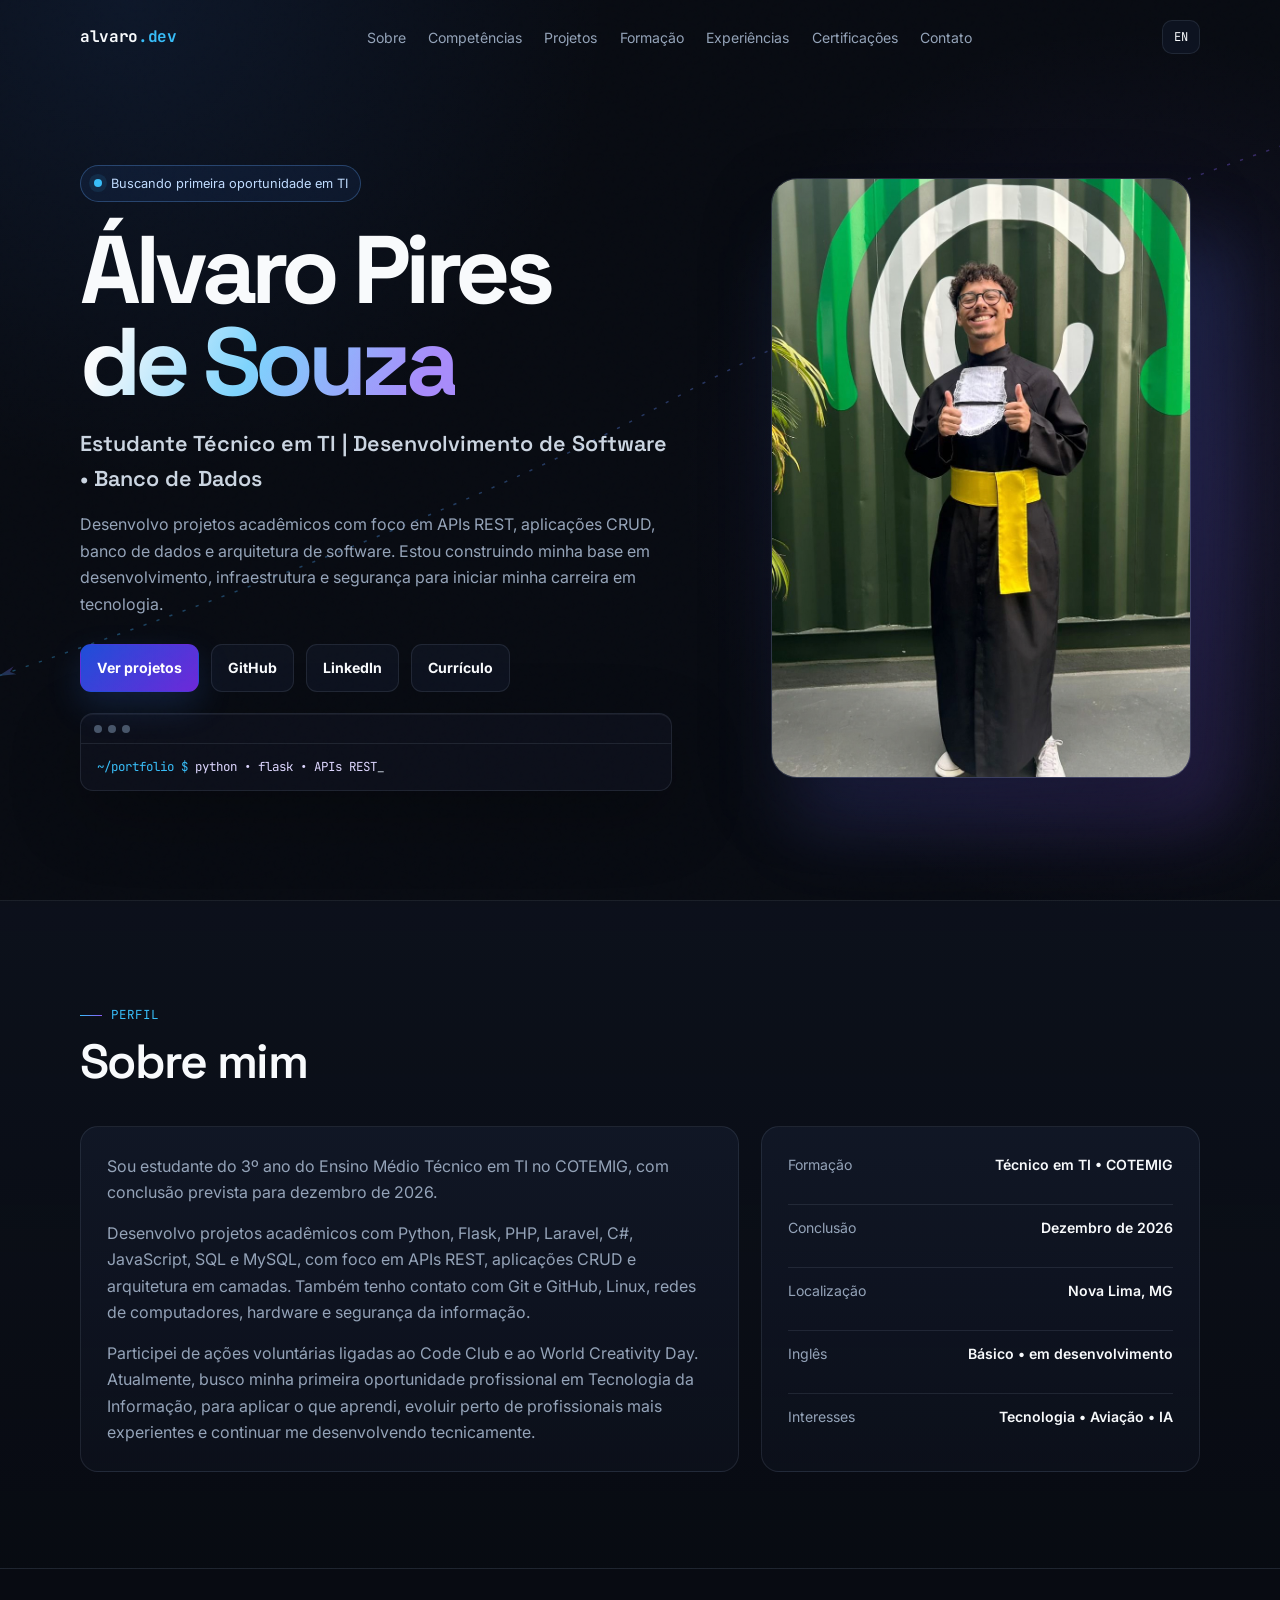
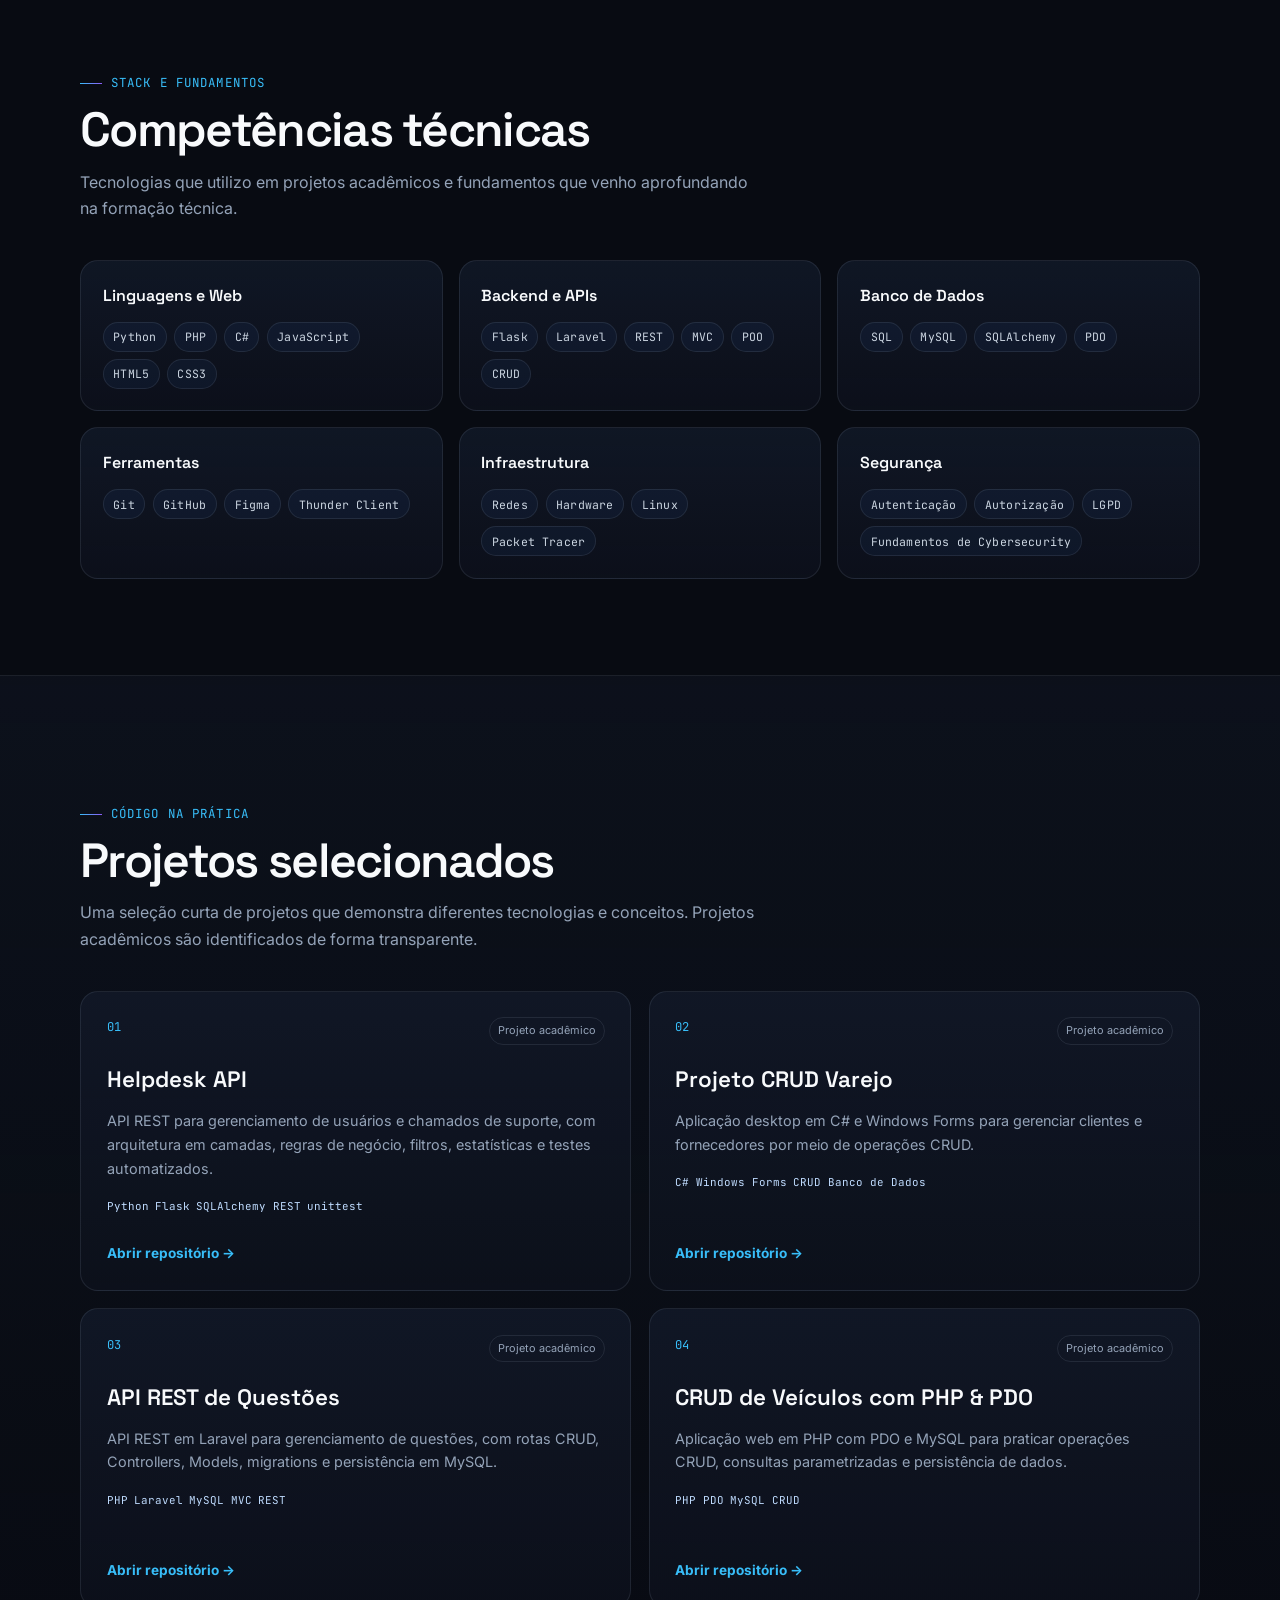
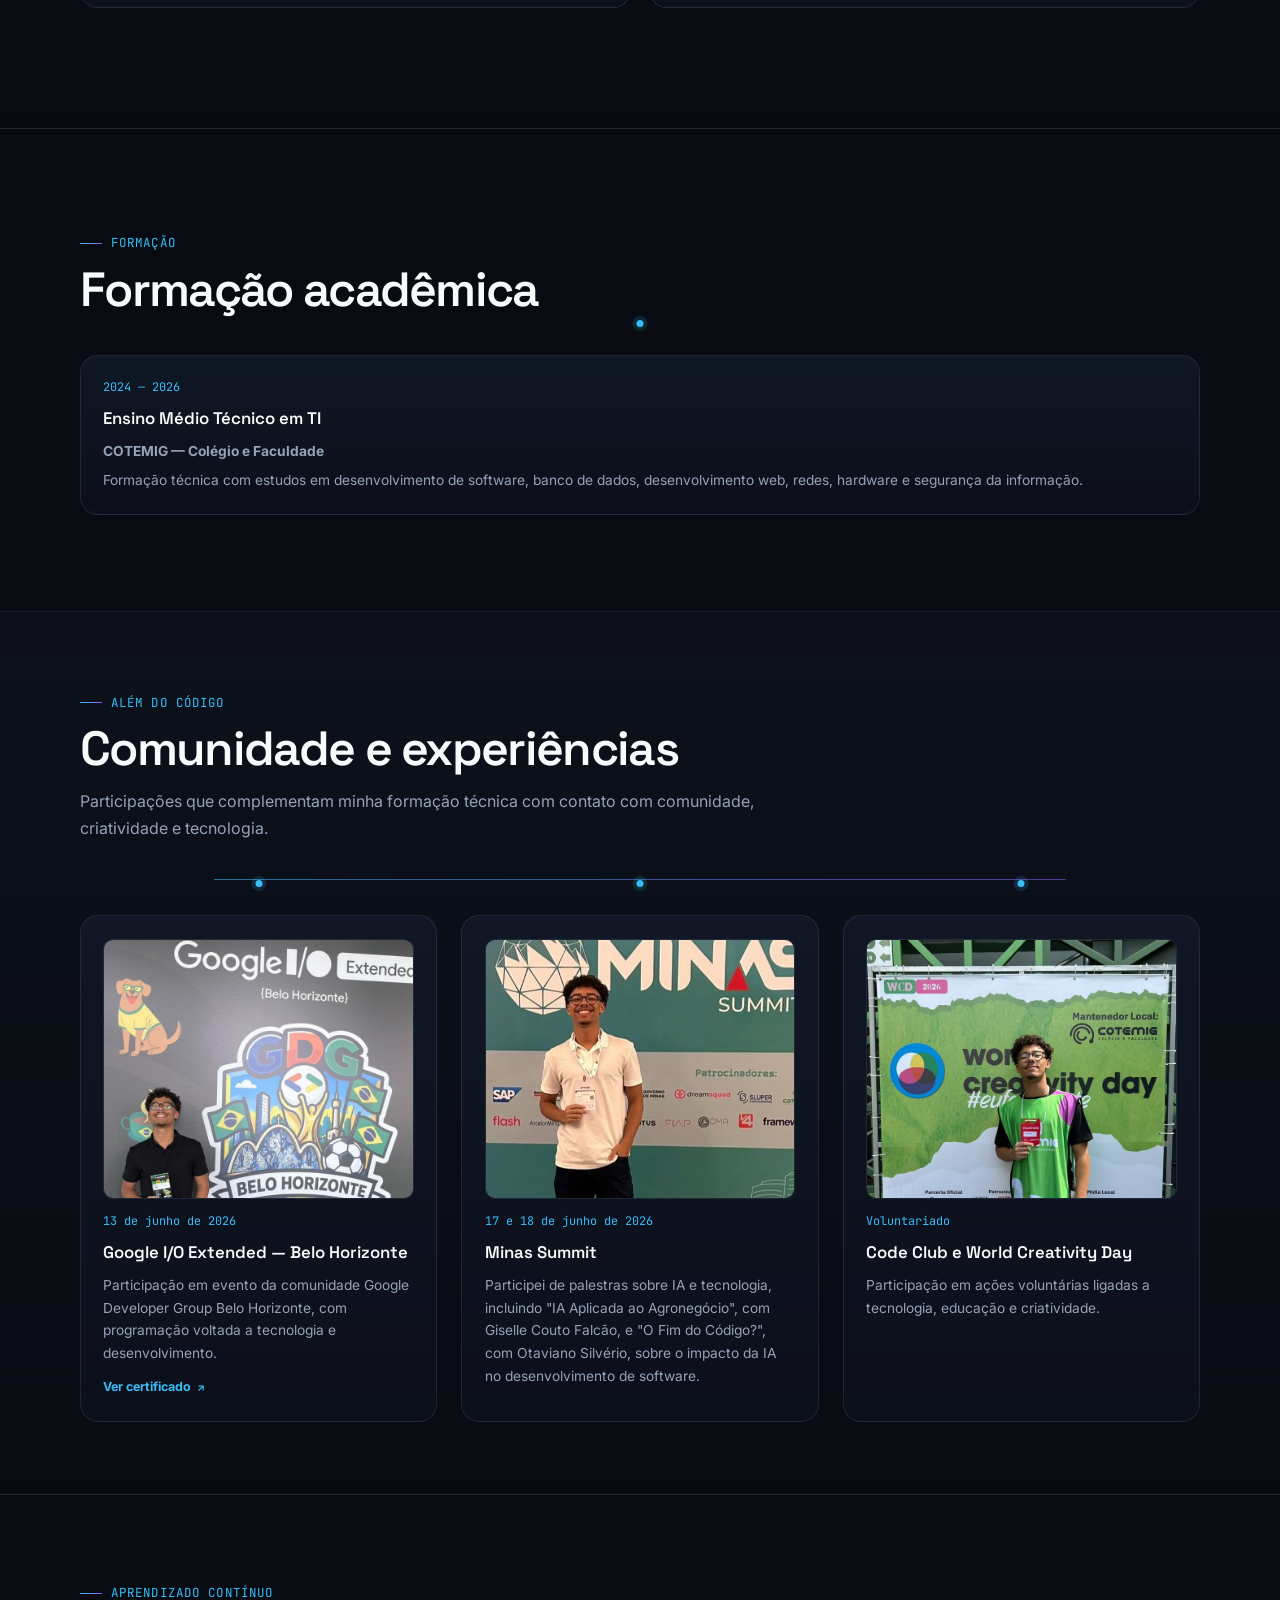
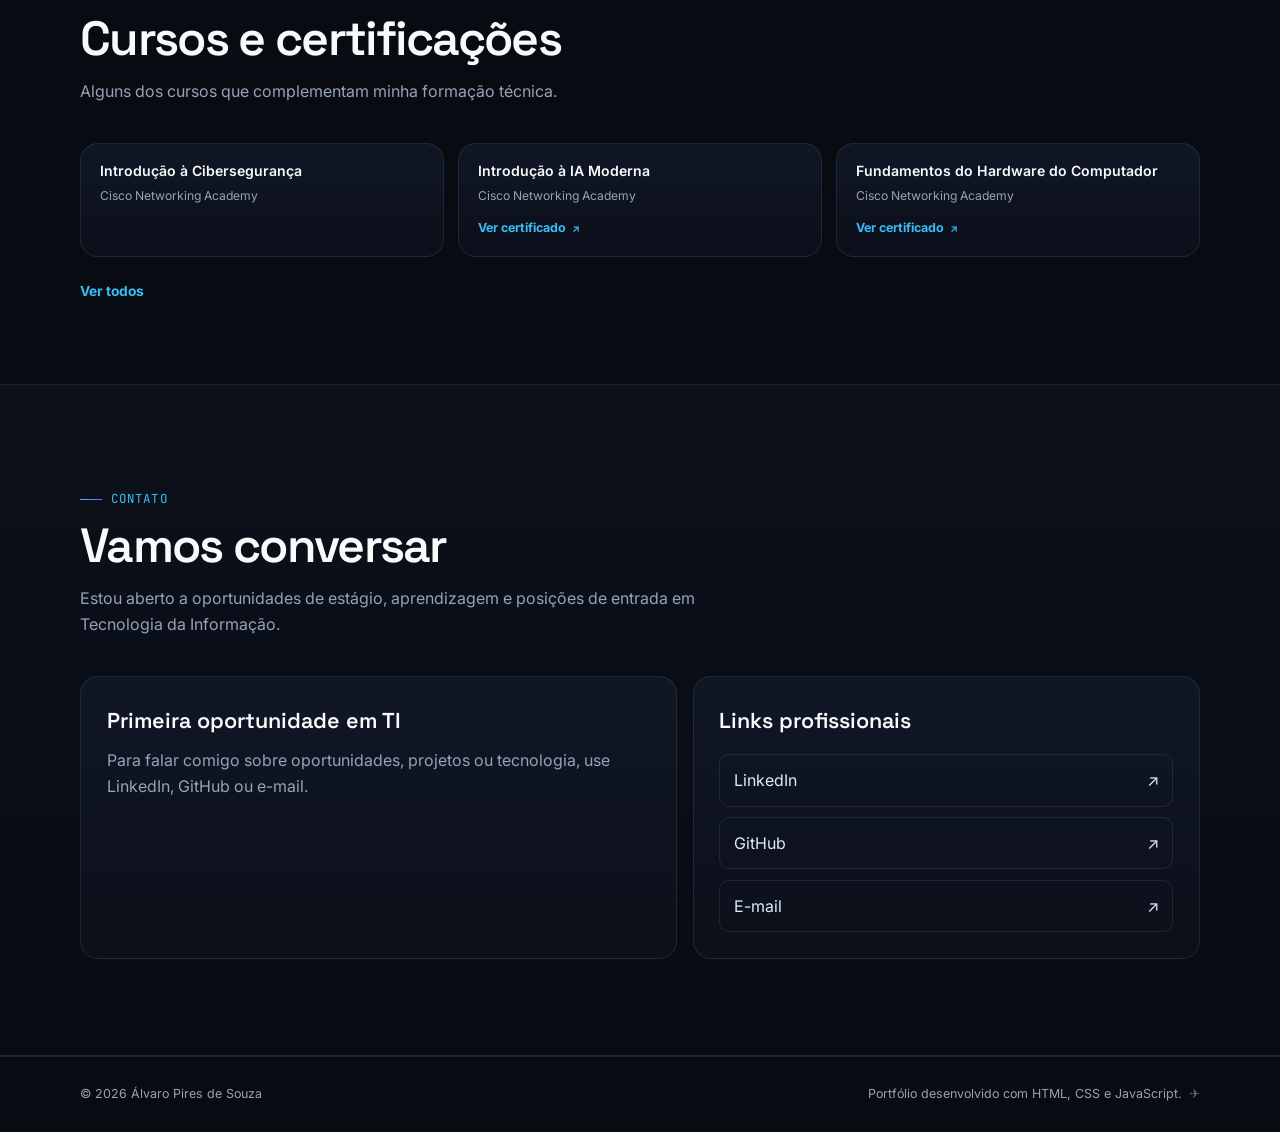
==== index.html @ 96dc8c8a "Corrigir carregamento das imagens" ====
<!DOCTYPE html>
<html lang="pt-BR">
<head>
  <meta charset="UTF-8" />
  <meta name="viewport" content="width=device-width, initial-scale=1.0" />
  <meta name="description" content="Portfólio de Álvaro Pires de Souza, estudante técnico em TI com projetos em desenvolvimento de software, APIs REST e banco de dados." />
  <meta name="theme-color" content="#080b12" />
  <meta property="og:title" content="Álvaro Pires de Souza — Portfólio" />
  <meta property="og:description" content="Estudante Técnico em TI | Desenvolvimento de Software • Banco de Dados" />
  <meta property="og:type" content="website" />
  <meta property="og:url" content="https://alvaro3105.github.io/Portfolio/" />
  <meta property="og:image" content="https://alvaro3105.github.io/Portfolio/assets/images/perfil.jpg" />
  <meta name="twitter:card" content="summary_large_image" />
  <meta name="twitter:title" content="Álvaro Pires de Souza — Portfólio" />
  <meta name="twitter:description" content="Estudante Técnico em TI | Desenvolvimento de Software • Banco de Dados" />
  <meta name="twitter:image" content="https://alvaro3105.github.io/Portfolio/assets/images/perfil.jpg" />
  <link rel="canonical" href="https://alvaro3105.github.io/Portfolio/" />
  <link rel="icon" type="image/svg+xml" href="assets/images/favicon.svg" />
  <title>Álvaro Pires de Souza — Portfólio</title>

  <link rel="preconnect" href="https://fonts.googleapis.com" />
  <link rel="preconnect" href="https://fonts.gstatic.com" crossorigin />
  <link href="https://fonts.googleapis.com/css2?family=Inter:wght@400;500;600;700&family=JetBrains+Mono:wght@400;500;600&family=Space+Grotesk:wght@500;600;700&display=swap" rel="stylesheet" />
  <link rel="stylesheet" href="assets/css/style.css" />
</head>
<body>
  <a class="skip-link" href="#main" data-i18n="skipLink">Pular para o conteúdo</a>

  <header class="site-header" id="siteHeader">
    <div class="container nav">
      <a class="logo" href="#hero" data-i18n-aria="homeLabel" aria-label="Página inicial">alvaro<span>.dev</span></a>

      <ul class="nav-links" id="navLinks">
        <li><a href="#sobre" data-i18n="navAbout">Sobre</a></li>
        <li><a href="#competencias" data-i18n="navSkills">Competências</a></li>
        <li><a href="#projetos" data-i18n="navProjects">Projetos</a></li>
        <li><a href="#formacao" data-i18n="navEducation">Formação</a></li>
        <li><a href="#experiencias" data-i18n="navJourney">Experiências</a></li>
        <li><a href="#certificacoes" data-i18n="navCertificates">Certificações</a></li>
        <li><a href="#contato" data-i18n="navContact">Contato</a></li>
      </ul>

      <div class="nav-actions">
        <button class="lang-switch" id="langSwitch" type="button" data-i18n-aria="langSwitchLabel" aria-label="Alternar idioma">EN</button>
        <button class="menu-btn" id="menuBtn" type="button" data-i18n-aria="menuOpen" aria-label="Abrir menu" aria-expanded="false" aria-controls="navLinks">☰</button>
      </div>
    </div>
  </header>

  <main id="main">
    <section class="hero" id="hero">
      <svg class="flight-path" viewBox="0 0 1200 800" preserveAspectRatio="xMidYMid slice" aria-hidden="true" focusable="false">
        <defs>
          <linearGradient id="routeGrad" x1="0%" y1="100%" x2="100%" y2="0%">
            <stop offset="0%" stop-color="#38BDF8" />
            <stop offset="100%" stop-color="#8B5CF6" />
          </linearGradient>
        </defs>
        <path id="flightRoute" class="route" d="M -50 650 Q 400 500 620 380 T 1250 120" fill="none" stroke="url(#routeGrad)" stroke-width="1.4" />
        <circle cx="-50" cy="650" r="4" fill="#38BDF8" />
        <circle cx="1250" cy="120" r="4" fill="#8B5CF6" />
        <g class="plane" opacity=".85">
          <path d="M -9 0 L 7 -4 L 2 0 L 7 4 Z" fill="url(#routeGrad)" />
          <animateMotion id="planeMotion" dur="46s" repeatCount="indefinite" rotate="auto" begin="indefinite">
            <mpath href="#flightRoute" />
          </animateMotion>
        </g>
      </svg>
      <div class="container hero-grid">
        <div class="hero-content">
          <div class="availability" data-i18n="availability">Buscando primeira oportunidade em TI</div>
          <h1>Álvaro Pires<br /><span class="gradient-text">de Souza</span></h1>
          <p class="hero-role" data-i18n="heroRole">Estudante Técnico em TI | Desenvolvimento de Software • Banco de Dados</p>
          <p class="hero-copy" data-i18n="heroCopy">Desenvolvo projetos acadêmicos com foco em APIs REST, aplicações CRUD, banco de dados e arquitetura de software. Estou construindo minha base em desenvolvimento, infraestrutura e segurança para iniciar minha carreira em tecnologia.</p>

          <div class="hero-actions">
            <a class="btn primary" href="#projetos" data-i18n="viewProjects">Ver projetos</a>
            <a class="btn secondary" href="https://github.com/Alvaro3105" target="_blank" rel="noopener" data-i18n="github">GitHub</a>
            <a class="btn secondary" href="https://www.linkedin.com/in/alvaro-pires-de-souza/" target="_blank" rel="noopener" data-i18n="linkedin">LinkedIn</a>
            <a class="btn secondary" href="assets/docs/Curriculo_Alvaro_Pires_de_Souza.pdf" target="_blank" rel="noopener" data-i18n="resume">Currículo</a>
          </div>

          <div class="terminal" data-i18n-aria="terminalLabel" aria-label="Tecnologias em destaque">
            <div class="terminal-top" aria-hidden="true"><i></i><i></i><i></i></div>
            <div class="terminal-line"><span class="prompt">~/portfolio $ </span><span class="typed" id="typedText"></span><span aria-hidden="true">_</span></div>
          </div>
        </div>

        <div class="hero-photo-wrap reveal">
          <img class="hero-photo" src="assets/images/perfil.jpg" alt="Álvaro Pires de Souza" data-i18n-alt="heroPhotoAlt" width="800" height="600" />
        </div>
      </div>
    </section>

    <section class="section alt" id="sobre">
      <div class="container">
        <div class="section-head reveal">
          <div>
            <span class="eyebrow" data-i18n="aboutEyebrow">Perfil</span>
            <h2 data-i18n="aboutTitle">Sobre mim</h2>
          </div>
        </div>

        <div class="about-grid">
          <article class="panel reveal">
            <p data-i18n="aboutP1">Sou estudante do 3º ano do Ensino Médio Técnico em TI no COTEMIG, com conclusão prevista para dezembro de 2026.</p>
            <p data-i18n="aboutP2">Desenvolvo projetos acadêmicos com Python, Flask, PHP, Laravel, C#, JavaScript, SQL e MySQL, com foco em APIs REST, aplicações CRUD e arquitetura em camadas. Também tenho contato com Git e GitHub, Linux, redes de computadores, hardware e segurança da informação.</p>
            <p data-i18n="aboutP3">Participei de ações voluntárias ligadas ao Code Club e ao World Creativity Day. Atualmente, busco minha primeira oportunidade profissional em Tecnologia da Informação, para aplicar o que aprendi, evoluir perto de profissionais mais experientes e continuar me desenvolvendo tecnicamente.</p>
          </article>

          <aside class="panel quick-facts reveal" data-i18n-aria="quickFactsLabel" aria-label="Informações rápidas">
            <div class="fact"><span data-i18n="factEducation">Formação</span><span data-i18n="factEducationValue">Técnico em TI • COTEMIG</span></div>
            <div class="fact"><span data-i18n="factConclusion">Conclusão</span><span data-i18n="factConclusionValue">Dezembro de 2026</span></div>
            <div class="fact"><span data-i18n="factLocation">Localização</span><span data-i18n="factLocationValue">Nova Lima, MG</span></div>
            <div class="fact"><span data-i18n="factEnglish">Inglês</span><span data-i18n="factEnglishValue">Básico • em desenvolvimento</span></div>
            <div class="fact"><span data-i18n="factInterests">Interesses</span><span data-i18n="factInterestsValue">Tecnologia • Aviação • IA</span></div>
          </aside>
        </div>
      </div>
    </section>

    <section class="section" id="competencias">
      <div class="container">
        <div class="section-head reveal">
          <div>
            <span class="eyebrow" data-i18n="skillsEyebrow">Stack e fundamentos</span>
            <h2 data-i18n="skillsTitle">Competências técnicas</h2>
            <p class="section-intro" data-i18n="skillsIntro">Tecnologias que utilizo em projetos acadêmicos e fundamentos que venho aprofundando na formação técnica.</p>
          </div>
        </div>

        <div class="skills-grid">
          <article class="skill-card reveal"><h3 data-i18n="langTitle">Linguagens e Web</h3><div class="pills"><span class="pill">Python</span><span class="pill">PHP</span><span class="pill">C#</span><span class="pill">JavaScript</span><span class="pill">HTML5</span><span class="pill">CSS3</span></div></article>
          <article class="skill-card reveal"><h3 data-i18n="backendTitle">Backend e APIs</h3><div class="pills"><span class="pill">Flask</span><span class="pill">Laravel</span><span class="pill">REST</span><span class="pill">MVC</span><span class="pill" data-i18n="skillOOP">POO</span><span class="pill">CRUD</span></div></article>
          <article class="skill-card reveal"><h3 data-i18n="dataTitle">Banco de Dados</h3><div class="pills"><span class="pill">SQL</span><span class="pill">MySQL</span><span class="pill">SQLAlchemy</span><span class="pill">PDO</span></div></article>
          <article class="skill-card reveal"><h3 data-i18n="toolsTitle">Ferramentas</h3><div class="pills"><span class="pill">Git</span><span class="pill">GitHub</span><span class="pill">Figma</span><span class="pill">Thunder Client</span></div></article>
          <article class="skill-card reveal"><h3 data-i18n="infraTitle">Infraestrutura</h3><div class="pills"><span class="pill" data-i18n="skillNetworks">Redes</span><span class="pill">Hardware</span><span class="pill">Linux</span><span class="pill">Packet Tracer</span></div></article>
          <article class="skill-card reveal"><h3 data-i18n="securityTitle">Segurança</h3><div class="pills"><span class="pill" data-i18n="skillAuth">Autenticação</span><span class="pill" data-i18n="skillAuthz">Autorização</span><span class="pill">LGPD</span><span class="pill" data-i18n="skillCyberFund">Fundamentos de Cybersecurity</span></div></article>
        </div>
      </div>
    </section>

    <section class="section alt" id="projetos">
      <div class="container">
        <div class="section-head reveal">
          <div>
            <span class="eyebrow" data-i18n="projectsEyebrow">Código na prática</span>
            <h2 data-i18n="projectsTitle">Projetos selecionados</h2>
            <p class="section-intro" data-i18n="projectsIntro">Uma seleção curta de projetos que demonstra diferentes tecnologias e conceitos. Projetos acadêmicos são identificados de forma transparente.</p>
          </div>
        </div>

        <div class="projects-grid">
          <article class="project-card reveal">
            <div class="project-top"><span class="project-number">01</span><span class="project-label" data-i18n="academic">Projeto acadêmico</span></div>
            <h3 data-i18n="projHelpdeskTitle">Helpdesk API</h3>
            <p data-i18n="helpdeskDesc">API REST para gerenciamento de usuários e chamados de suporte, com arquitetura em camadas, regras de negócio, filtros, estatísticas e testes automatizados.</p>
            <div class="project-tags"><span>Python</span><span>Flask</span><span>SQLAlchemy</span><span>REST</span><span>unittest</span></div>
            <a class="project-link" href="https://github.com/Alvaro3105/Heldesk" target="_blank" rel="noopener" data-i18n="repoLink">Abrir repositório →</a>
          </article>

          <article class="project-card reveal">
            <div class="project-top"><span class="project-number">02</span><span class="project-label" data-i18n="academic">Projeto acadêmico</span></div>
            <h3 data-i18n="projRetailTitle">Projeto CRUD Varejo</h3>
            <p data-i18n="retailDesc">Aplicação desktop em C# e Windows Forms para gerenciar clientes e fornecedores por meio de operações CRUD.</p>
            <div class="project-tags"><span>C#</span><span>Windows Forms</span><span>CRUD</span><span data-i18n="tagDatabase">Banco de Dados</span></div>
            <a class="project-link" href="https://github.com/Alvaro3105/projeto-final-crud-varejo" target="_blank" rel="noopener" data-i18n="repoLink">Abrir repositório →</a>
          </article>

          <article class="project-card reveal">
            <div class="project-top"><span class="project-number">03</span><span class="project-label" data-i18n="academic">Projeto acadêmico</span></div>
            <h3 data-i18n="projQuestionsTitle">API REST de Questões</h3>
            <p data-i18n="laravelDesc">API REST em Laravel para gerenciamento de questões, com rotas CRUD, Controllers, Models, migrations e persistência em MySQL.</p>
            <div class="project-tags"><span>PHP</span><span>Laravel</span><span>MySQL</span><span>MVC</span><span>REST</span></div>
            <a class="project-link" href="https://github.com/Alvaro3105/atividade_integrada" target="_blank" rel="noopener" data-i18n="repoLink">Abrir repositório →</a>
          </article>

          <article class="project-card reveal">
            <div class="project-top"><span class="project-number">04</span><span class="project-label" data-i18n="academic">Projeto acadêmico</span></div>
            <h3 data-i18n="projVehicleTitle">CRUD de Veículos com PHP &amp; PDO</h3>
            <p data-i18n="pdoDesc">Aplicação web em PHP com PDO e MySQL para praticar operações CRUD, consultas parametrizadas e persistência de dados.</p>
            <div class="project-tags"><span>PHP</span><span>PDO</span><span>MySQL</span><span>CRUD</span></div>
            <a class="project-link" href="https://github.com/Alvaro3105/CRUD-em-PHP-PDO" target="_blank" rel="noopener" data-i18n="repoLink">Abrir repositório →</a>
          </article>
        </div>
      </div>
    </section>

    <section class="section" id="formacao">
      <div class="container">
        <div class="section-head reveal"><div><span class="eyebrow" data-i18n="educationEyebrow">Formação</span><h2 data-i18n="educationTitle">Formação acadêmica</h2></div></div>
        <article class="timeline-item reveal">
          <div class="timeline-date" data-i18n="educationDate">2024 — 2026</div>
          <h3 data-i18n="educationName">Ensino Médio Técnico em TI</h3>
          <p><strong data-i18n="educationSchool">COTEMIG — Colégio e Faculdade</strong></p>
          <p data-i18n="educationDesc">Formação técnica com estudos em desenvolvimento de software, banco de dados, desenvolvimento web, redes, hardware e segurança da informação.</p>
        </article>
      </div>
    </section>

    <section class="section alt" id="experiencias">
      <div class="container">
        <div class="section-head reveal">
          <div>
            <span class="eyebrow" data-i18n="journeyEyebrow">Além do código</span>
            <h2 data-i18n="journeyTitle">Comunidade e experiências</h2>
            <p class="section-intro" data-i18n="journeyIntro">Participações que complementam minha formação técnica com contato com comunidade, criatividade e tecnologia.</p>
          </div>
        </div>

        <div class="timeline">
          <article class="timeline-item reveal">
            <img class="timeline-photo google-photo" src="assets/images/google-io.jpg" alt="Álvaro no Google I/O Extended Belo Horizonte" data-i18n-alt="googleAlt" width="760" height="1351" />
            <div class="timeline-date" data-i18n="googleDate">13 de junho de 2026</div>
            <h3 data-i18n="googleTitle">Google I/O Extended — Belo Horizonte</h3>
            <p data-i18n="googleDesc">Participação em evento da comunidade Google Developer Group Belo Horizonte, com programação voltada a tecnologia e desenvolvimento.</p>
            <a class="cert-view" href="assets/docs/certificados/google-io-extended-participacao.pdf" target="_blank" rel="noopener" data-i18n="certView">Ver certificado</a>
          </article>

          <article class="timeline-item reveal">
            <img class="timeline-photo minas-photo" src="assets/images/minas-summit.jpg" alt="Álvaro no Minas Summit" data-i18n-alt="minasAlt" width="497" height="884" />
            <div class="timeline-date" data-i18n="minasDate">17 e 18 de junho de 2026</div>
            <h3 data-i18n="minasTitle">Minas Summit</h3>
            <p data-i18n="minasDesc">Participei de palestras sobre IA e tecnologia, incluindo "IA Aplicada ao Agronegócio", com Giselle Couto Falcão, e "O Fim do Código?", com Otaviano Silvério.</p>
          </article>

          <article class="timeline-item reveal">
            <img class="timeline-photo wcd-photo" src="assets/images/world-creativity-day.jpg" alt="Álvaro em ação voluntária no World Creativity Day" data-i18n-alt="wcdAlt" width="760" height="1351" />
            <div class="timeline-date" data-i18n="volunteerDate">Voluntariado</div>
            <h3 data-i18n="volunteerTitle">Code Club e World Creativity Day</h3>
            <p data-i18n="volunteerDesc">Participação em ações voluntárias ligadas a tecnologia, educação e criatividade.</p>
          </article>
        </div>
      </div>
    </section>

    <section class="section" id="certificacoes">
      <div class="container">
        <div class="section-head reveal">
          <div>
            <span class="eyebrow" data-i18n="certificatesEyebrow">Aprendizado contínuo</span>
            <h2 data-i18n="certificatesTitle">Cursos e certificações</h2>
            <p class="section-intro" data-i18n="certificatesIntro">Alguns dos cursos que complementam minha formação técnica.</p>
          </div>
        </div>

        <div class="certificates-grid" id="certificatesGrid">
          <article class="certificate-card reveal"><h3 data-i18n="certCyber">Introdução à Cibersegurança</h3><p data-i18n="cisco">Cisco Networking Academy</p></article>
          <article class="certificate-card reveal"><h3 data-i18n="certAI">Introdução à IA Moderna</h3><p data-i18n="cisco">Cisco Networking Academy</p><a class="cert-view" href="assets/docs/certificados/cisco-introducao-ia-moderna.pdf" target="_blank" rel="noopener" data-i18n="certView">Ver certificado</a></article>
          <article class="certificate-card reveal"><h3 data-i18n="certHardware">Fundamentos do Hardware do Computador</h3><p data-i18n="cisco">Cisco Networking Academy</p><a class="cert-view" href="assets/docs/certificados/cisco-fundamentos-hardware.pdf" target="_blank" rel="noopener" data-i18n="certView">Ver certificado</a></article>
          <article class="certificate-card hidden-cert reveal"><h3 data-i18n="certPacket">Começando com Cisco Packet Tracer</h3><p data-i18n="cisco">Cisco Networking Academy</p></article>
          <article class="certificate-card hidden-cert reveal"><h3 data-i18n="certWeb">Crie um Site Simples usando HTML, CSS e JavaScript</h3><p data-i18n="bradesco">Fundação Bradesco • 2026</p><a class="cert-view" href="assets/docs/certificados/fundacao-bradesco-site-simples.pdf" target="_blank" rel="noopener" data-i18n="certView">Ver certificado</a></article>
          <article class="certificate-card hidden-cert reveal"><h3 data-i18n="certDigital">Conscientização Digital</h3><p data-i18n="cisco">Cisco Networking Academy</p><a class="cert-view" href="assets/docs/certificados/cisco-conscientizacao-digital.pdf" target="_blank" rel="noopener" data-i18n="certView">Ver certificado</a></article>
          <article class="certificate-card hidden-cert reveal"><h3 data-i18n="certDevices">Using Computer and Mobile Devices</h3><p data-i18n="cisco">Cisco Networking Academy</p><a class="cert-view" href="assets/docs/certificados/cisco-using-computer-mobile-devices.pdf" target="_blank" rel="noopener" data-i18n="certView">Ver certificado</a></article>
          <article class="certificate-card hidden-cert reveal"><h3 data-i18n="certCoke">Coletivo Coca-Cola Jovem</h3><p data-i18n="coke">Coletivo Coca-Cola • 2026</p><a class="cert-view" href="assets/docs/certificados/coletivo-coca-cola-jovem.pdf" target="_blank" rel="noopener" data-i18n="certView">Ver certificado</a></article>
        </div>
        <div class="cert-actions reveal"><button type="button" class="text-button" id="certToggle" aria-expanded="false" aria-controls="certificatesGrid" data-i18n="showAll">Ver todos</button></div>
      </div>
    </section>

    <section class="section alt" id="contato">
      <div class="container">
        <div class="section-head reveal">
          <div>
            <span class="eyebrow" data-i18n="contactEyebrow">Contato</span>
            <h2 data-i18n="contactTitle">Vamos conversar</h2>
            <p class="section-intro" data-i18n="contactIntro">Estou aberto a oportunidades de estágio, aprendizagem e posições de entrada em Tecnologia da Informação.</p>
          </div>
        </div>

        <div class="contact-wrap">
          <article class="contact-card reveal">
            <h3 data-i18n="contactCardTitle">Primeira oportunidade em TI</h3>
            <p data-i18n="contactCardText">Para falar comigo sobre oportunidades, projetos ou tecnologia, use LinkedIn, GitHub ou e-mail.</p>
          </article>
          <aside class="contact-card reveal">
            <h3 data-i18n="contactLinksTitle">Links profissionais</h3>
            <div class="contact-links">
              <a href="https://www.linkedin.com/in/alvaro-pires-de-souza/" target="_blank" rel="noopener"><span>LinkedIn</span><span>↗</span></a>
              <a href="https://github.com/Alvaro3105" target="_blank" rel="noopener"><span>GitHub</span><span>↗</span></a>
              <a href="mailto:ap4321316@gmail.com"><span data-i18n="contactEmailLabel">E-mail</span><span>↗</span></a>
            </div>
          </aside>
        </div>
      </div>
    </section>
  </main>

  <footer>
    <div class="container footer-inner">
      <span>© <span id="year"></span> Álvaro Pires de Souza</span>
      <span class="footer-tech"><span data-i18n="footer">Portfólio desenvolvido com HTML, CSS e JavaScript.</span> <span class="footer-plane" aria-hidden="true">✈</span></span>
    </div>
  </footer>

  <script src="assets/js/main.js" defer></script>
</body>
</html>
---- assets/css/style.css ----
:root {
  --bg: #080b12;
  --bg-soft: #0d111c;
  --surface: #111827;
  --surface-2: #151d2d;
  --text: #f8fafc;
  --muted: #94a3b8;
  --blue: #3b82f6;
  --blue-light: #38bdf8;
  --purple: #8b5cf6;
  --blue-deep: #1d4ed8;
  --purple-deep: #6d28d9;
  --border: rgba(148, 163, 184, 0.14);
  --border-strong: rgba(96, 165, 250, 0.3);
  --shadow: 0 24px 70px rgba(0, 0, 0, 0.28);
  --radius: 18px;
  --ease: cubic-bezier(.16, .8, .24, 1);
  --display: "Space Grotesk", system-ui, sans-serif;
  --body: "Inter", system-ui, sans-serif;
  --mono: "JetBrains Mono", ui-monospace, monospace;
}

* { box-sizing: border-box; margin: 0; padding: 0; }
html { scroll-behavior: smooth; scroll-padding-top: 90px; }
body {
  background:
    radial-gradient(circle at 10% 0%, rgba(59, 130, 246, .10), transparent 30rem),
    radial-gradient(circle at 88% 8%, rgba(139, 92, 246, .10), transparent 28rem),
    var(--bg);
  color: var(--text);
  font-family: var(--body);
  line-height: 1.65;
  overflow-x: hidden;
  position: relative;
}
body::after {
  content: "";
  position: fixed;
  inset: 0;
  z-index: 2;
  opacity: .035;
  mix-blend-mode: overlay;
  pointer-events: none;
  background-image: url("data:image/svg+xml,%3Csvg xmlns='http://www.w3.org/2000/svg' viewBox='0 0 220 220'%3E%3Cfilter id='n'%3E%3CfeTurbulence type='fractalNoise' baseFrequency='0.85' numOctaves='2' stitchTiles='stitch'/%3E%3C/filter%3E%3Crect width='100%25' height='100%25' filter='url(%23n)'/%3E%3C/svg%3E");
}

a { color: inherit; }
button, a { -webkit-tap-highlight-color: transparent; }
img { max-width: 100%; display: block; }
::selection { background: rgba(59, 130, 246, .32); color: #fff; }

a:focus-visible, button:focus-visible, [tabindex]:focus-visible {
  outline: 2px solid var(--blue-light);
  outline-offset: 3px;
  border-radius: 6px;
}

.skip-link {
  position: fixed;
  left: 1rem;
  top: -5rem;
  z-index: 999;
  padding: .7rem 1rem;
  border-radius: 10px;
  background: var(--text);
  color: var(--bg);
  text-decoration: none;
  font-weight: 700;
}
.skip-link:focus { top: 1rem; }

.container { width: min(1120px, calc(100% - 2.5rem)); margin-inline: auto; }
.section { padding: 6rem 0; position: relative; }
.section.alt { background: linear-gradient(180deg, rgba(17,24,39,.42), rgba(8,11,18,.2)); border-block: 1px solid var(--border); }
.section-head { display: flex; align-items: end; justify-content: space-between; gap: 2rem; margin-bottom: 2.4rem; }
.eyebrow {
  display: inline-flex;
  align-items: center;
  gap: .55rem;
  font-family: var(--mono);
  color: var(--blue-light);
  font-size: .78rem;
  letter-spacing: .09em;
  text-transform: uppercase;
  margin-bottom: .7rem;
}
.eyebrow::before { content: ""; width: 22px; height: 1px; background: linear-gradient(90deg, var(--blue-light), var(--purple)); }
.section h2 { font-family: var(--display); font-weight: 600; font-size: clamp(2rem, 4vw, 3rem); line-height: 1.06; letter-spacing: -.035em; }
.section-intro { max-width: 680px; color: var(--muted); margin-top: .8rem; }

/* Nav */
.site-header {
  position: fixed;
  inset: 0 0 auto;
  z-index: 100;
  border-bottom: 1px solid transparent;
  transition: background .25s var(--ease), border-color .25s var(--ease);
}
.site-header.scrolled { background: rgba(8, 11, 18, .86); backdrop-filter: blur(18px); border-color: var(--border); }
.nav { min-height: 74px; display: flex; align-items: center; justify-content: space-between; gap: 1rem; }
.logo { font-family: var(--mono); font-weight: 700; text-decoration: none; letter-spacing: -.02em; }
.logo span { color: var(--blue-light); }
.nav-links { display: flex; gap: 1.4rem; list-style: none; align-items: center; }
.nav-links a { text-decoration: none; color: var(--muted); font-size: .88rem; transition: color .2s var(--ease); }
.nav-links a:hover, .nav-links a:focus-visible { color: var(--text); }
.nav-actions { display: flex; align-items: center; gap: .65rem; }
.lang-switch {
  border: 1px solid var(--border);
  background: rgba(17,24,39,.7);
  color: var(--text);
  border-radius: 10px;
  padding: .48rem .7rem;
  font-family: var(--mono);
  font-size: .76rem;
  cursor: pointer;
  transition: border-color .2s var(--ease), background .2s var(--ease);
}
.lang-switch:hover { border-color: var(--border-strong); background: var(--surface-2); }
.menu-btn { display: none; background: transparent; color: var(--text); border: 1px solid var(--border); border-radius: 10px; width: 42px; height: 42px; font-size: 1.15rem; }

/* Hero */
.hero { min-height: 100vh; display: grid; align-items: center; padding: 8.5rem 0 5rem; position: relative; isolation: isolate; }
.hero-grid { display: grid; grid-template-columns: 1.15fr .85fr; align-items: center; gap: clamp(2.5rem, 7vw, 6rem); }

/* Aviação */
.flight-path { position: absolute; inset: 0; z-index: -1; opacity: .34; pointer-events: none; }
.flight-path path.route { stroke-dasharray: 3 10; }
.flight-path circle { opacity: .8; }
@media (prefers-reduced-motion: no-preference) {
  .flight-path .route { animation: flight-dash 70s linear infinite; }
}
@keyframes flight-dash { to { stroke-dashoffset: -2000; } }
@media (max-width: 900px) { .flight-path { opacity: .2; } }

.availability {
  display: inline-flex; align-items: center; gap: .55rem;
  padding: .45rem .8rem;
  border: 1px solid var(--border-strong);
  background: rgba(59,130,246,.08);
  border-radius: 999px;
  color: #bfdbfe;
  font-size: .8rem;
  margin-bottom: 1.35rem;
}
.availability::before { content: ""; width: 8px; height: 8px; border-radius: 50%; background: var(--blue-light); box-shadow: 0 0 0 5px rgba(56,189,248,.10); }
@media (prefers-reduced-motion: no-preference) {
  .availability::before { animation: pulse-dot 2.6s ease-in-out infinite; }
}
@keyframes pulse-dot {
  0%, 100% { box-shadow: 0 0 0 5px rgba(56,189,248,.10); }
  50% { box-shadow: 0 0 0 8px rgba(56,189,248,.16); }
}
.hero h1 { font-family: var(--display); font-weight: 700; font-size: clamp(3.2rem, 7.5vw, 6.2rem); line-height: .96; letter-spacing: -.06em; margin-bottom: 1.1rem; }
.gradient-text { background: linear-gradient(115deg, #f8fafc 10%, #7dd3fc 46%, #a78bfa 88%); -webkit-background-clip: text; background-clip: text; color: transparent; }
.hero-role { color: #cbd5e1; font-family: var(--display); font-size: clamp(1.05rem, 2vw, 1.35rem); font-weight: 600; margin-bottom: .9rem; }
.hero-copy { color: var(--muted); max-width: 640px; font-size: 1rem; }
.hero-actions { display: flex; flex-wrap: wrap; gap: .75rem; margin-top: 1.7rem; }
.btn {
  display: inline-flex; align-items: center; justify-content: center; gap: .5rem;
  min-height: 44px;
  padding: .7rem 1rem;
  border-radius: 11px;
  text-decoration: none;
  font-weight: 700;
  font-size: .88rem;
  border: 1px solid var(--border);
  transition: transform .2s var(--ease), border-color .2s var(--ease), background .2s var(--ease), box-shadow .25s var(--ease);
}
.btn:hover { transform: translateY(-2px); }
.btn.primary { background: linear-gradient(135deg, var(--blue-deep), var(--purple-deep)); color: #fff; border-color: transparent; box-shadow: 0 14px 34px rgba(59,130,246,.18); }
.btn.primary:hover { box-shadow: 0 18px 46px rgba(59,130,246,.3); }
.btn.secondary { background: rgba(17,24,39,.62); color: var(--text); }
.btn.secondary:hover { border-color: var(--border-strong); background: var(--surface-2); }
.terminal {
  margin-top: 1.35rem;
  width: min(100%, 620px);
  border: 1px solid var(--border);
  background: rgba(13,17,28,.86);
  border-radius: 13px;
  overflow: hidden;
  box-shadow: var(--shadow), inset 0 1px 0 rgba(248,250,252,.05);
}
.terminal-top { display: flex; gap: 6px; padding: .65rem .8rem; border-bottom: 1px solid var(--border); }
.terminal-top i { width: 8px; height: 8px; border-radius: 50%; background: #475569; }
.terminal-line { padding: .8rem 1rem; font-family: var(--mono); font-size: .78rem; color: #cbd5e1; min-height: 46px; }
.terminal-line .prompt { color: var(--blue-light); }
.terminal-line .typed { color: #ddd6fe; }

.hero-photo-wrap { position: relative; isolation: isolate; }
.hero-photo-wrap::before {
  content: "";
  position: absolute;
  inset: 10% -7% -8% 7%;
  border-radius: 28px;
  background: linear-gradient(135deg, rgba(59,130,246,.24), rgba(139,92,246,.2));
  filter: blur(35px);
  z-index: -1;
}
.hero-photo {
  width: min(100%, 420px);
  margin-inline: auto;
  aspect-ratio: 3 / 4;
  object-fit: cover;
  object-position: center 90%;
  border-radius: 26px;
  border: 1px solid rgba(148,163,184,.24);
  box-shadow: var(--shadow);
}

/* Cards */
.about-grid { display: grid; grid-template-columns: 1.2fr .8fr; gap: 1.4rem; }
.panel, .project-card, .skill-card, .timeline-item, .certificate-card, .contact-card {
  border: 1px solid var(--border);
  background: linear-gradient(180deg, rgba(17,24,39,.9), rgba(13,17,28,.82));
  border-radius: var(--radius);
}
.panel { padding: 1.6rem; }
.panel p { color: var(--muted); }
.panel p + p { margin-top: .9rem; }
.quick-facts { display: grid; gap: .7rem; }
.fact { display: flex; justify-content: space-between; gap: 1rem; padding-bottom: .65rem; border-bottom: 1px solid var(--border); font-size: .88rem; }
.fact:last-child { border-bottom: 0; padding-bottom: 0; }
.fact span:first-child { color: var(--muted); }
.fact span:last-child { text-align: right; font-weight: 600; }

.skills-grid { display: grid; grid-template-columns: repeat(3, 1fr); gap: 1rem; }
.skill-card { padding: 1.35rem; transition: border-color .25s var(--ease); }
.skill-card:hover { border-color: var(--border-strong); }
.skill-card h3 { font-family: var(--display); font-weight: 600; font-size: 1rem; margin-bottom: .8rem; }
.pills { display: flex; flex-wrap: wrap; gap: .45rem; }
.pill { padding: .28rem .6rem; border-radius: 999px; border: 1px solid var(--border); background: rgba(59,130,246,.06); color: #cbd5e1; font-family: var(--mono); font-size: .72rem; letter-spacing: .015em; }

.projects-grid { display: grid; grid-template-columns: repeat(2, 1fr); gap: 1.1rem; }
.project-card {
  padding: 1.6rem;
  display: flex;
  flex-direction: column;
  min-height: 300px;
  position: relative;
  overflow: hidden;
  transition: transform .3s var(--ease), border-color .3s var(--ease);
}
.project-card::before {
  content: "";
  position: absolute;
  inset: 0 0 auto 0;
  height: 2px;
  background: linear-gradient(90deg, var(--blue-light), var(--purple));
  opacity: 0;
  transition: opacity .3s var(--ease);
}
.project-card:hover { transform: translateY(-4px); border-color: var(--border-strong); }
.project-card:hover::before { opacity: 1; }
.project-top { display: flex; align-items: flex-start; justify-content: space-between; gap: 1rem; }
.project-number { font-family: var(--mono); color: var(--blue-light); font-size: .76rem; }
.project-label { padding: .24rem .5rem; border-radius: 999px; border: 1px solid var(--border); color: var(--muted); font-size: .68rem; }
.project-card h3 { font-family: var(--display); font-weight: 600; font-size: 1.4rem; margin: 1.1rem 0 .6rem; }
.project-card p { color: var(--muted); font-size: .9rem; }
.project-tags { display: flex; flex-wrap: wrap; gap: .4rem; margin: 1.1rem 0 1.3rem; }
.project-tags span { font-family: var(--mono); font-size: .68rem; color: #bfdbfe; }
.project-link { margin-top: auto; text-decoration: none; font-weight: 700; font-size: .85rem; color: var(--blue-light); transition: color .2s var(--ease); }
.project-link:hover { color: #fff; }

.timeline { position: relative; display: grid; grid-template-columns: repeat(3, 1fr); gap: 1.5rem; padding-top: 2.25rem; }
.timeline::before {
  content: "";
  position: absolute;
  top: 0;
  left: 12%;
  right: 12%;
  height: 1px;
  background: linear-gradient(90deg, rgba(56,189,248,.55), rgba(139,92,246,.55));
}
.timeline-item { padding: 1.4rem; position: relative; }
.timeline-item::after {
  content: "";
  position: absolute;
  top: -2.25rem;
  left: 50%;
  transform: translateX(-50%);
  width: 7px;
  height: 7px;
  border-radius: 50%;
  background: var(--blue-light);
  box-shadow: 0 0 0 4px rgba(56,189,248,.15);
}
.timeline-date { color: var(--blue-light); font-family: var(--mono); font-size: .74rem; margin-bottom: .45rem; }
.timeline-item h3 { font-family: var(--display); font-weight: 600; font-size: 1.05rem; }
.timeline-item p { color: var(--muted); font-size: .86rem; margin-top: .45rem; }

.certificates-grid { display: grid; grid-template-columns: repeat(3, 1fr); gap: .85rem; }
.certificate-card { padding: 1.05rem 1.2rem; }
.certificate-card h3 { font-size: .88rem; line-height: 1.35; font-weight: 600; }
.certificate-card p { color: var(--muted); font-size: .76rem; margin-top: .4rem; }
.certificate-card.hidden-cert { display: none; }
.show-all-certs .certificate-card.hidden-cert { display: block; }
.cert-actions { margin-top: 1.25rem; }
.text-button { background: transparent; color: var(--blue-light); border: 0; font: 700 .86rem var(--body); cursor: pointer; padding: .3rem 0; }
.cert-view { display: inline-flex; align-items: center; gap: .35rem; margin-top: .75rem; color: var(--blue-light); text-decoration: none; font-size: .78rem; font-weight: 700; }
.cert-view:hover { color: #fff; }
.cert-view::after { content: "↗"; font-size: .82em; }

.timeline-photo {
  width: min(100%, 360px);
  height: clamp(180px, 22vw, 260px);
  aspect-ratio: 4 / 3;
  object-fit: cover;
  border-radius: 10px;
  border: 1px solid var(--border);
  margin-bottom: .85rem;
  margin-inline: auto;
}
#experiencias { padding-block: 4.5rem; }
#projetos { padding-block: 7.5rem; }
#certificacoes { padding-block: 5rem; }
.google-photo { object-position: center 27%; }
.minas-photo { object-position: center 28%; }
.wcd-photo { object-position: center 26%; }

.contact-wrap { display: grid; grid-template-columns: 1fr .85fr; gap: 1rem; }
.contact-card { padding: 1.6rem; }
.contact-card h3 { font-family: var(--display); font-weight: 600; font-size: 1.35rem; margin-bottom: .55rem; }
.contact-card p { color: var(--muted); }
.contact-links { display: grid; gap: .65rem; margin-top: 1rem; }
.contact-links a { display: flex; align-items: center; justify-content: space-between; gap: 1rem; text-decoration: none; padding: .75rem .85rem; border: 1px solid var(--border); border-radius: 10px; color: #dbeafe; transition: border-color .2s var(--ease), background .2s var(--ease); }
.contact-links a:hover { border-color: var(--border-strong); background: var(--surface-2); }

footer { border-top: 1px solid var(--border); padding: 1.7rem 0; color: var(--muted); font-size: .78rem; }
.footer-inner { display: flex; justify-content: space-between; gap: 1rem; align-items: center; flex-wrap: wrap; }
.footer-tech { display: inline-flex; align-items: center; }
.footer-plane { margin-left: .45rem; opacity: .6; }

.reveal { opacity: 0; transform: translateY(18px); transition: opacity .55s var(--ease), transform .55s var(--ease); }
.reveal.visible { opacity: 1; transform: translateY(0); }

@media (max-width: 900px) {
  .nav-links { position: fixed; top: 74px; left: 1rem; right: 1rem; display: none; flex-direction: column; align-items: stretch; gap: 0; padding: .7rem; background: rgba(13,17,28,.97); border: 1px solid var(--border); border-radius: 14px; box-shadow: var(--shadow); }
  .nav-links.open { display: flex; }
  .nav-links a { display: block; padding: .8rem; }
  .menu-btn { display: inline-grid; place-items: center; }
  .hero-grid, .about-grid, .contact-wrap { grid-template-columns: 1fr; }
  .hero-copy { max-width: 100%; }
  .hero-photo-wrap { width: min(70vw, 330px); margin: 2rem auto 0; }
  .skills-grid { grid-template-columns: repeat(2, 1fr); }
  .certificates-grid { grid-template-columns: repeat(2, 1fr); }
  .timeline { grid-template-columns: 1fr; padding-top: 0; }
  .timeline::before, .timeline-item::after { display: none; }
  #projetos { padding-block: 6rem; }
}

@media (max-width: 620px) {
  .container { width: min(100% - 1.4rem, 1120px); }
  .section { padding: 4.5rem 0; }
  #experiencias { padding-block: 3.25rem; }
  #projetos { padding-block: 4.5rem; }
  #certificacoes { padding-block: 4rem; }
  .hero { padding-top: 6.5rem; }
  .hero h1 { font-size: clamp(2.65rem, 15vw, 4rem); }
  .hero-actions .btn { flex: 1 1 46%; }
  .skills-grid, .projects-grid, .timeline, .certificates-grid { grid-template-columns: 1fr; }
  .section-head { align-items: flex-start; flex-direction: column; }
  .footer-inner { flex-direction: column; align-items: flex-start; }
  .nav { min-height: 68px; }
  .nav-links { top: 68px; }
}

@media (prefers-reduced-motion: reduce) {
  html { scroll-behavior: auto; }
  *, *::before, *::after { animation: none !important; transition: none !important; }
  .reveal { opacity: 1; transform: none; }
}
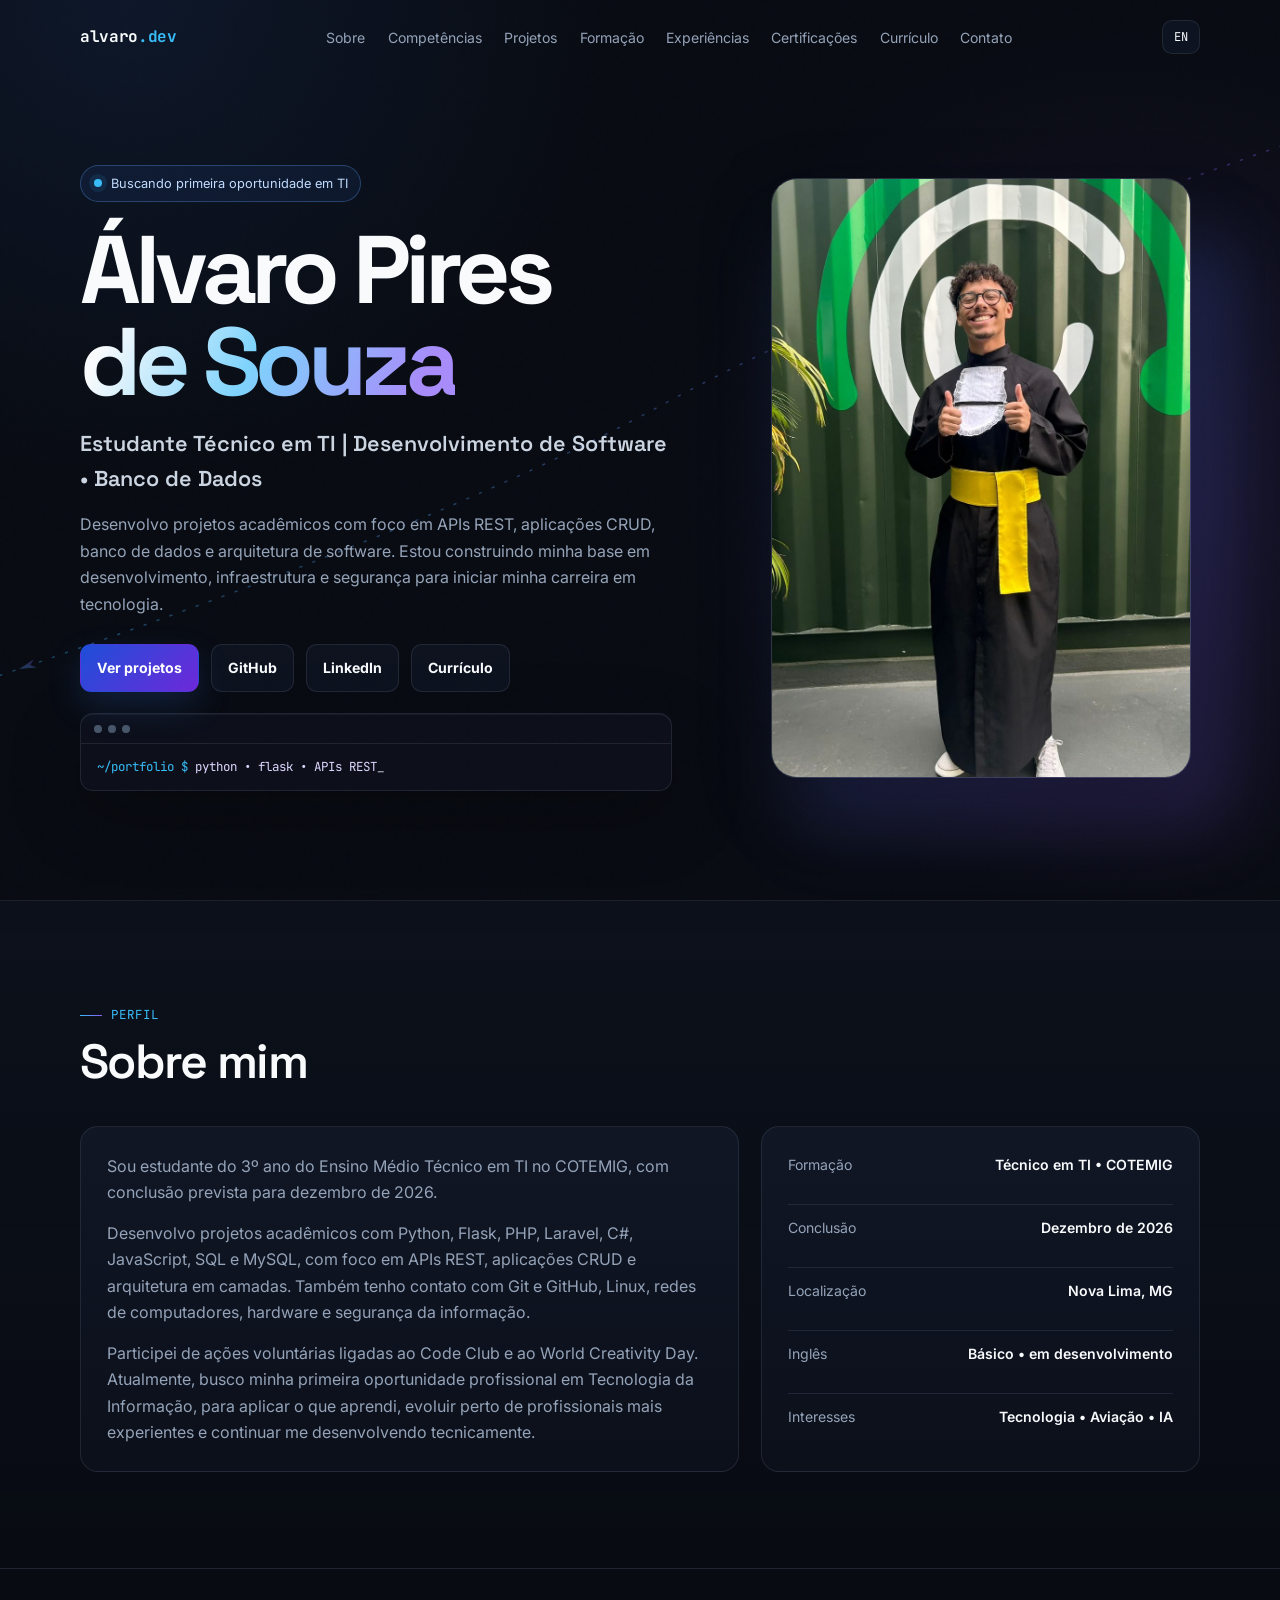
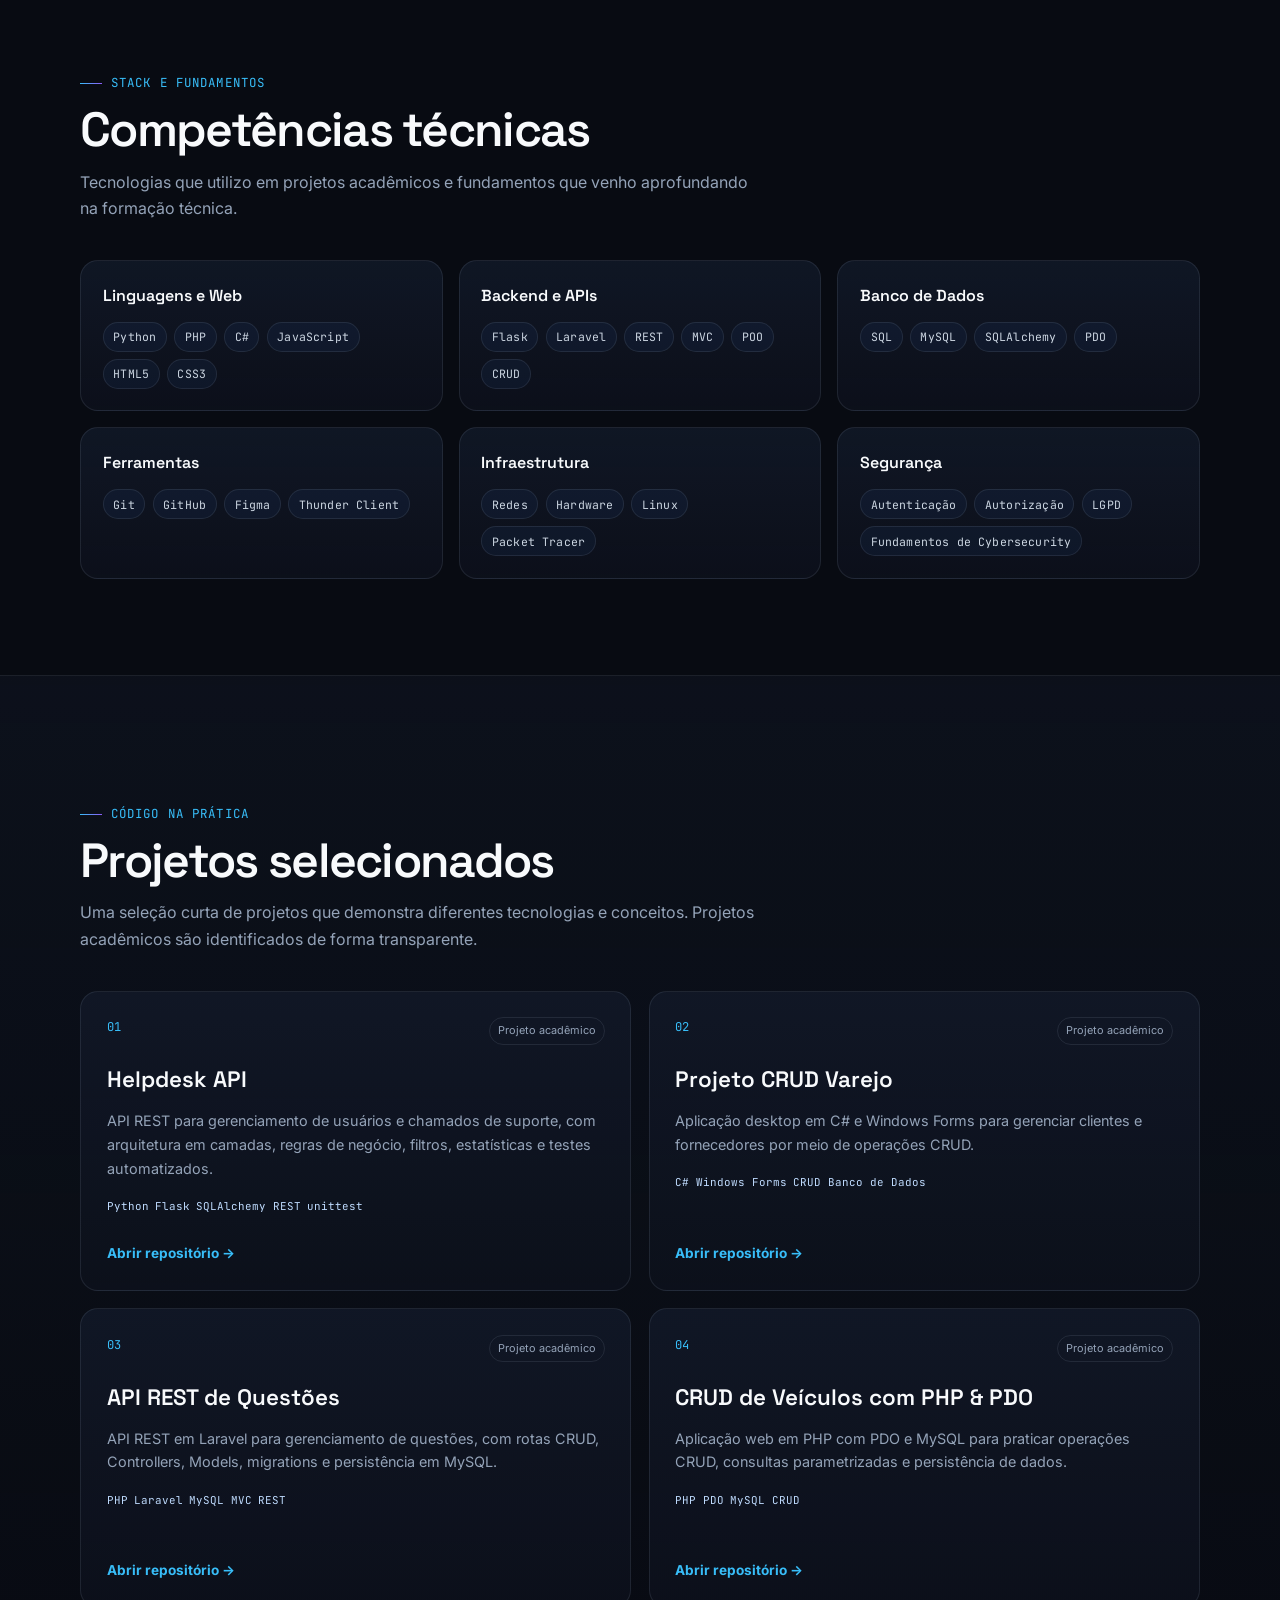
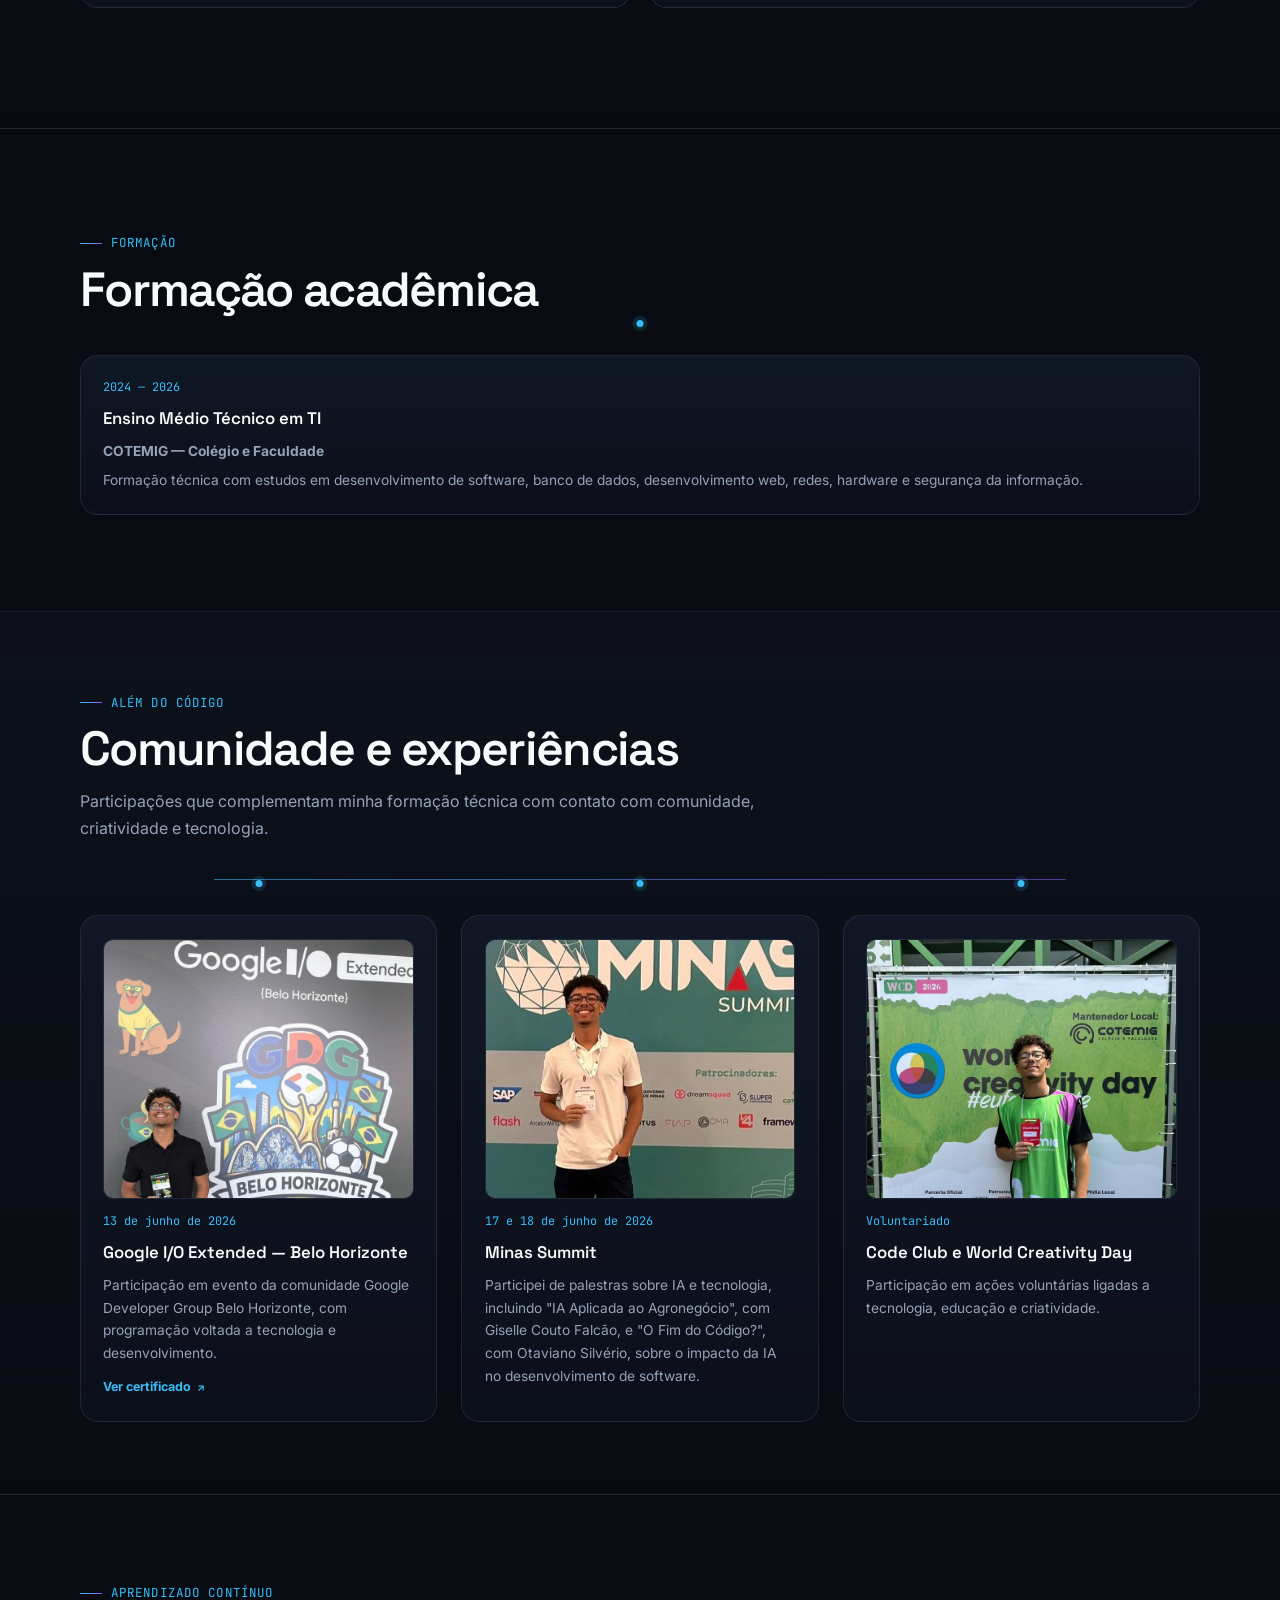
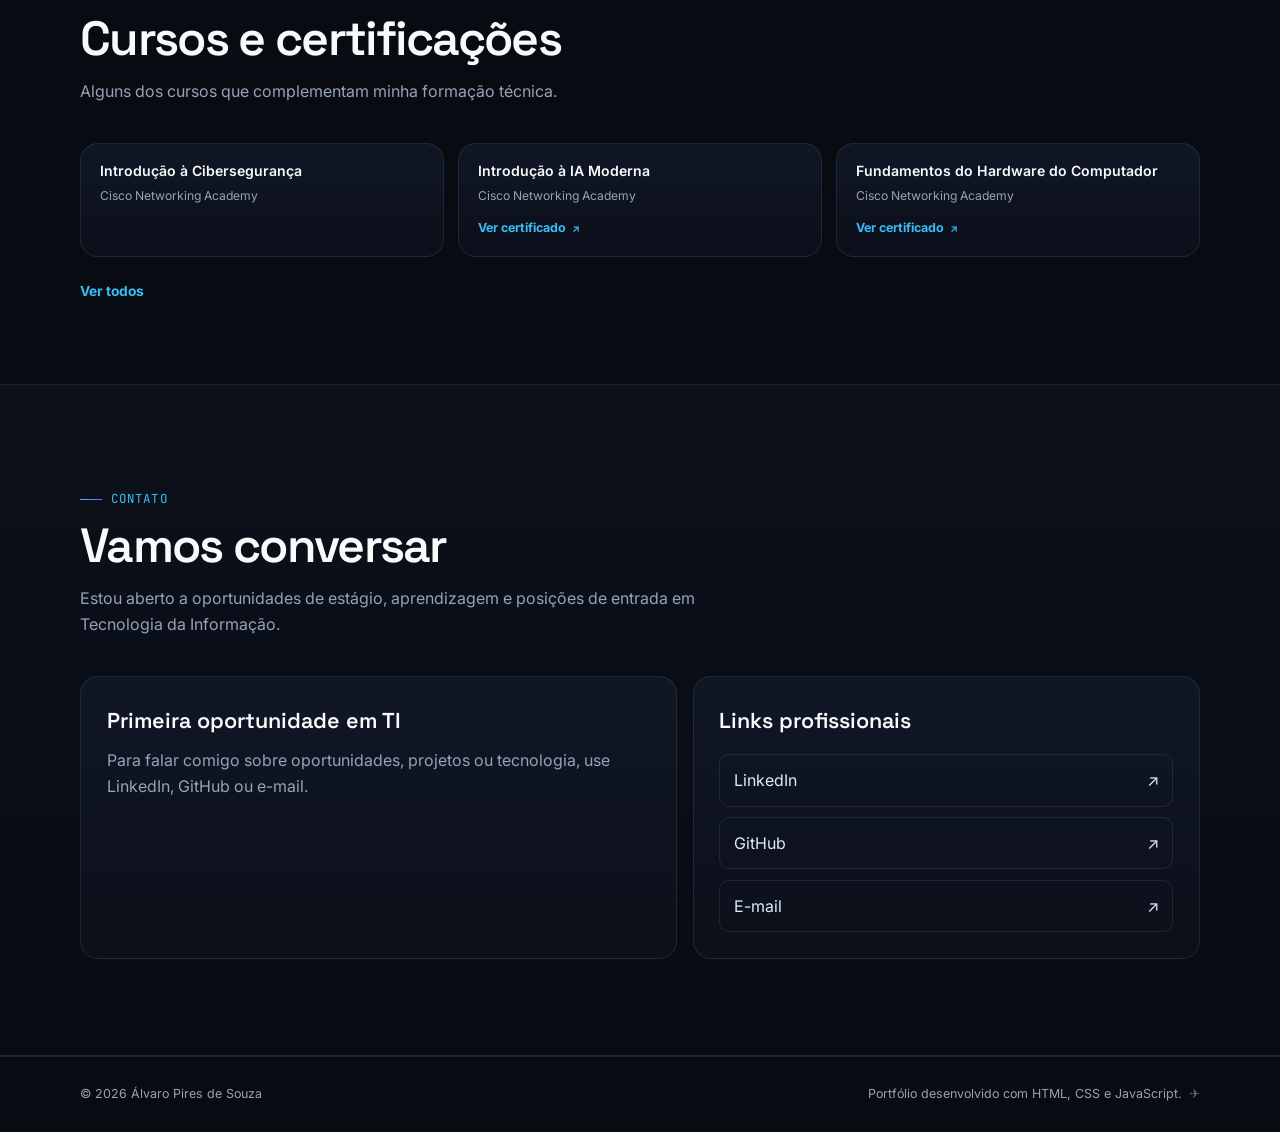
==== commit 58021d2a: "Adicionar download do currículo ao portfólio" ====
--- a/index.html
+++ b/index.html
@@ -37,6 +37,7 @@
         <li><a href="#formacao" data-i18n="navEducation">Formação</a></li>
         <li><a href="#experiencias" data-i18n="navJourney">Experiências</a></li>
         <li><a href="#certificacoes" data-i18n="navCertificates">Certificações</a></li>
+        <li><a href="assets/docs/Curriculo_Alvaro_Pires_de_Souza.pdf" download="Curriculo_Alvaro_Pires_de_Souza.pdf" data-i18n="resume">Currículo</a></li>
         <li><a href="#contato" data-i18n="navContact">Contato</a></li>
       </ul>
 
@@ -77,7 +78,7 @@
             <a class="btn primary" href="#projetos" data-i18n="viewProjects">Ver projetos</a>
             <a class="btn secondary" href="https://github.com/Alvaro3105" target="_blank" rel="noopener" data-i18n="github">GitHub</a>
             <a class="btn secondary" href="https://www.linkedin.com/in/alvaro-pires-de-souza/" target="_blank" rel="noopener" data-i18n="linkedin">LinkedIn</a>
-            <a class="btn secondary" href="assets/docs/Curriculo_Alvaro_Pires_de_Souza.pdf" target="_blank" rel="noopener" data-i18n="resume">Currículo</a>
+            <a class="btn secondary" href="assets/docs/Curriculo_Alvaro_Pires_de_Souza.pdf" download="Curriculo_Alvaro_Pires_de_Souza.pdf" data-i18n="resume">Currículo</a>
           </div>
 
           <div class="terminal" data-i18n-aria="terminalLabel" aria-label="Tecnologias em destaque">
@@ -295,4 +296,4 @@
 
   <script src="assets/js/main.js" defer></script>
 </body>
-</html>
+</html>
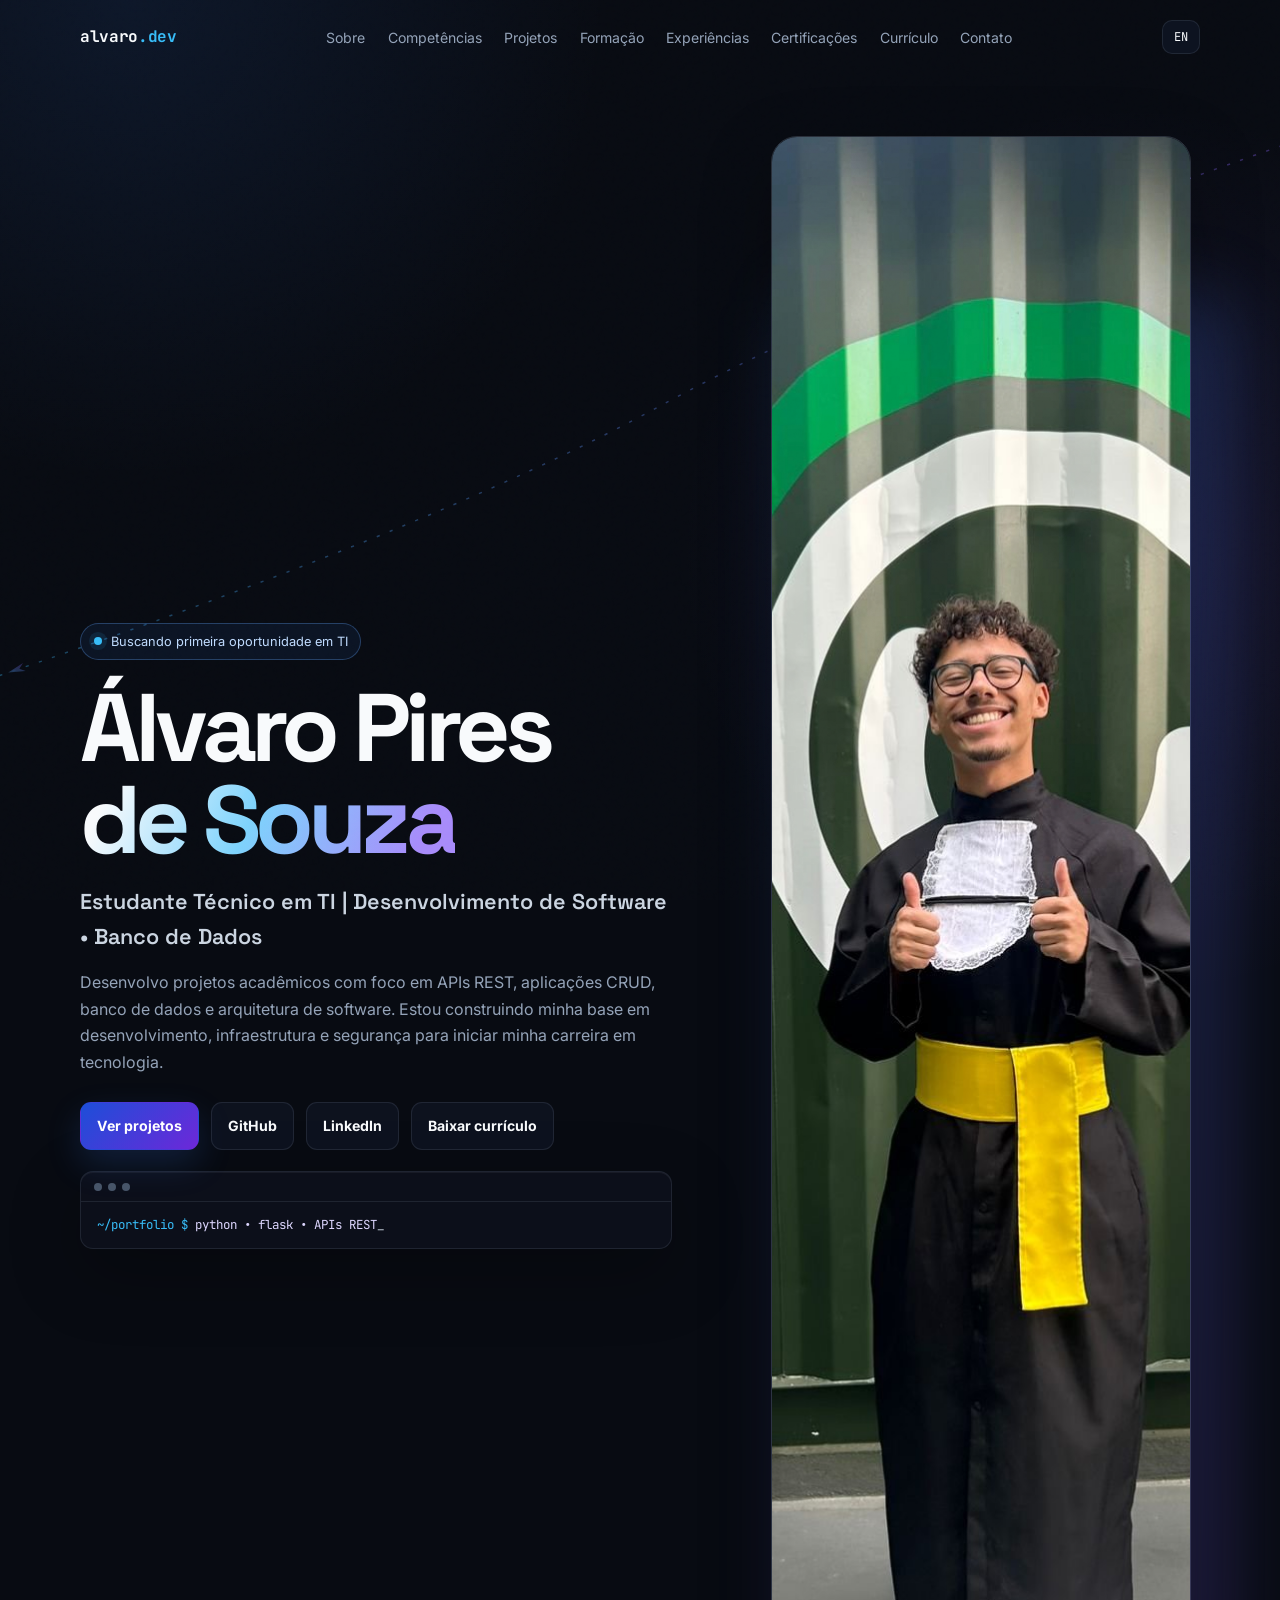
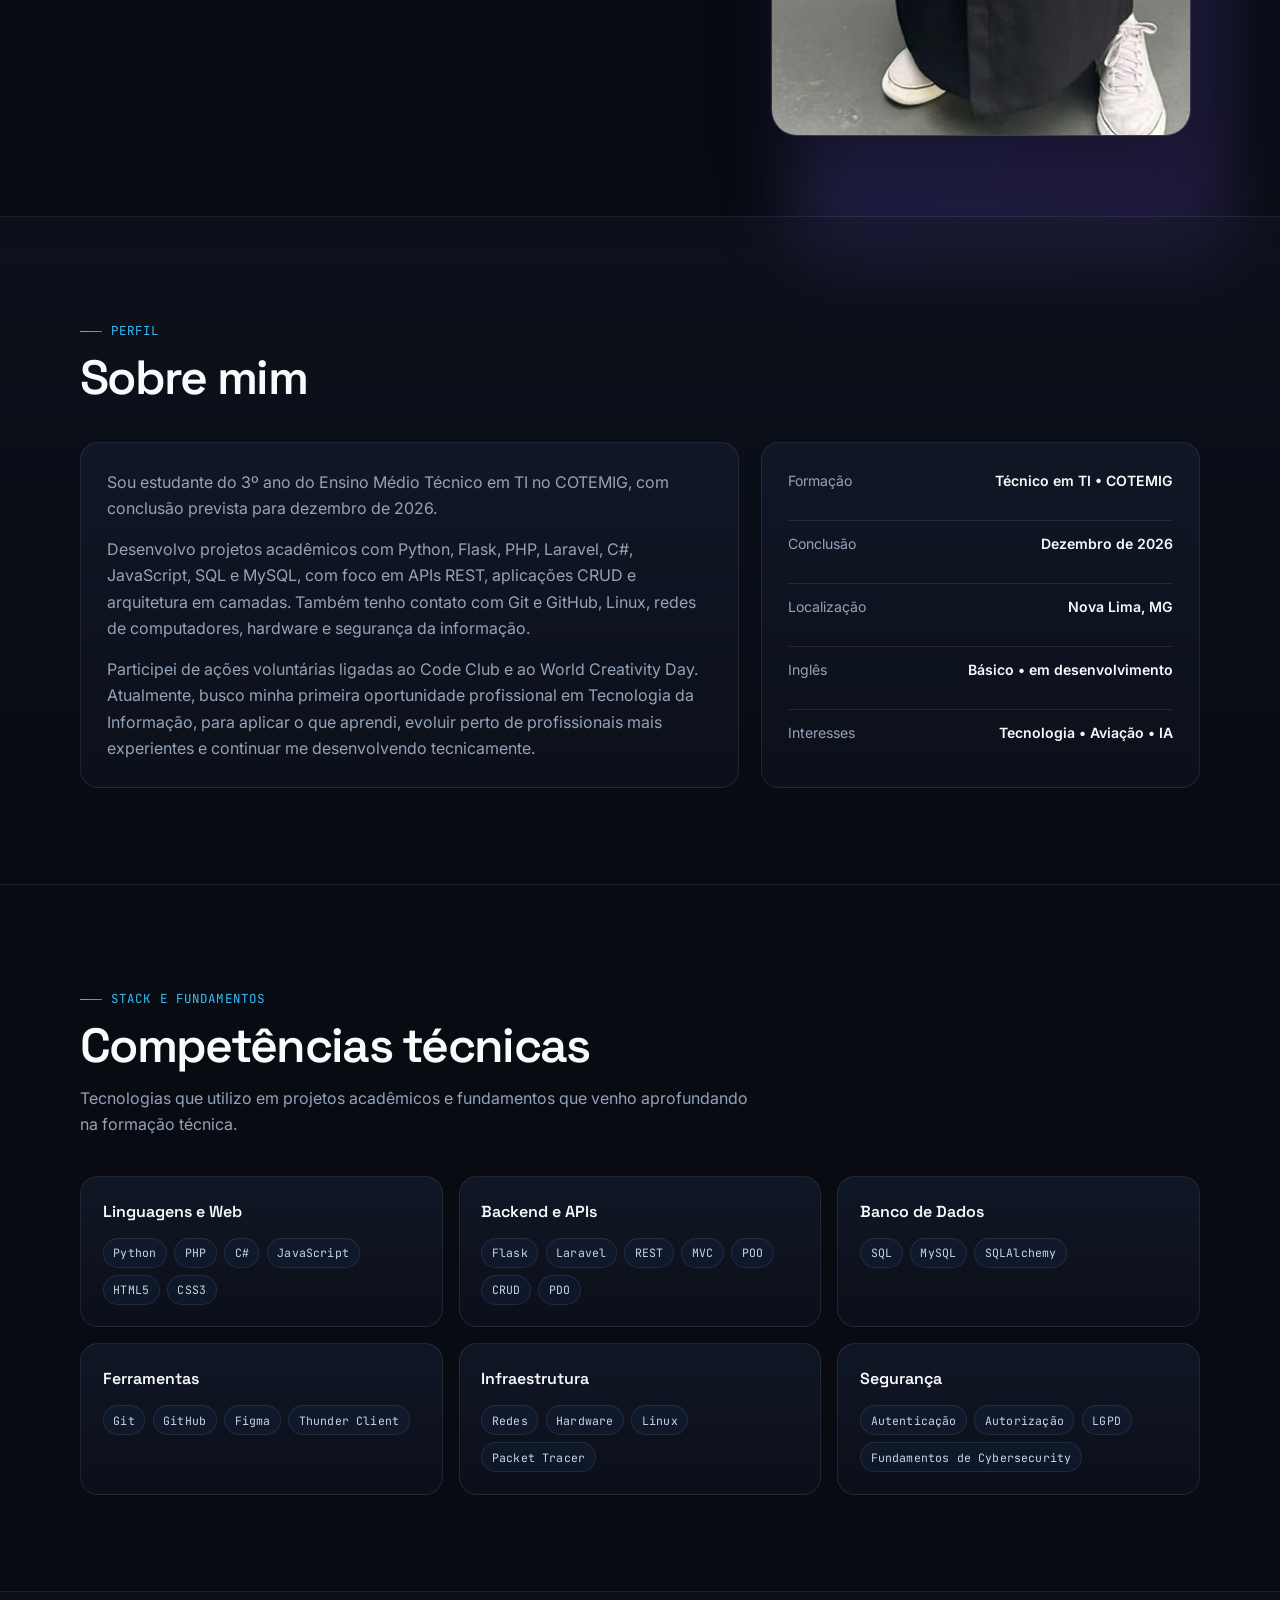
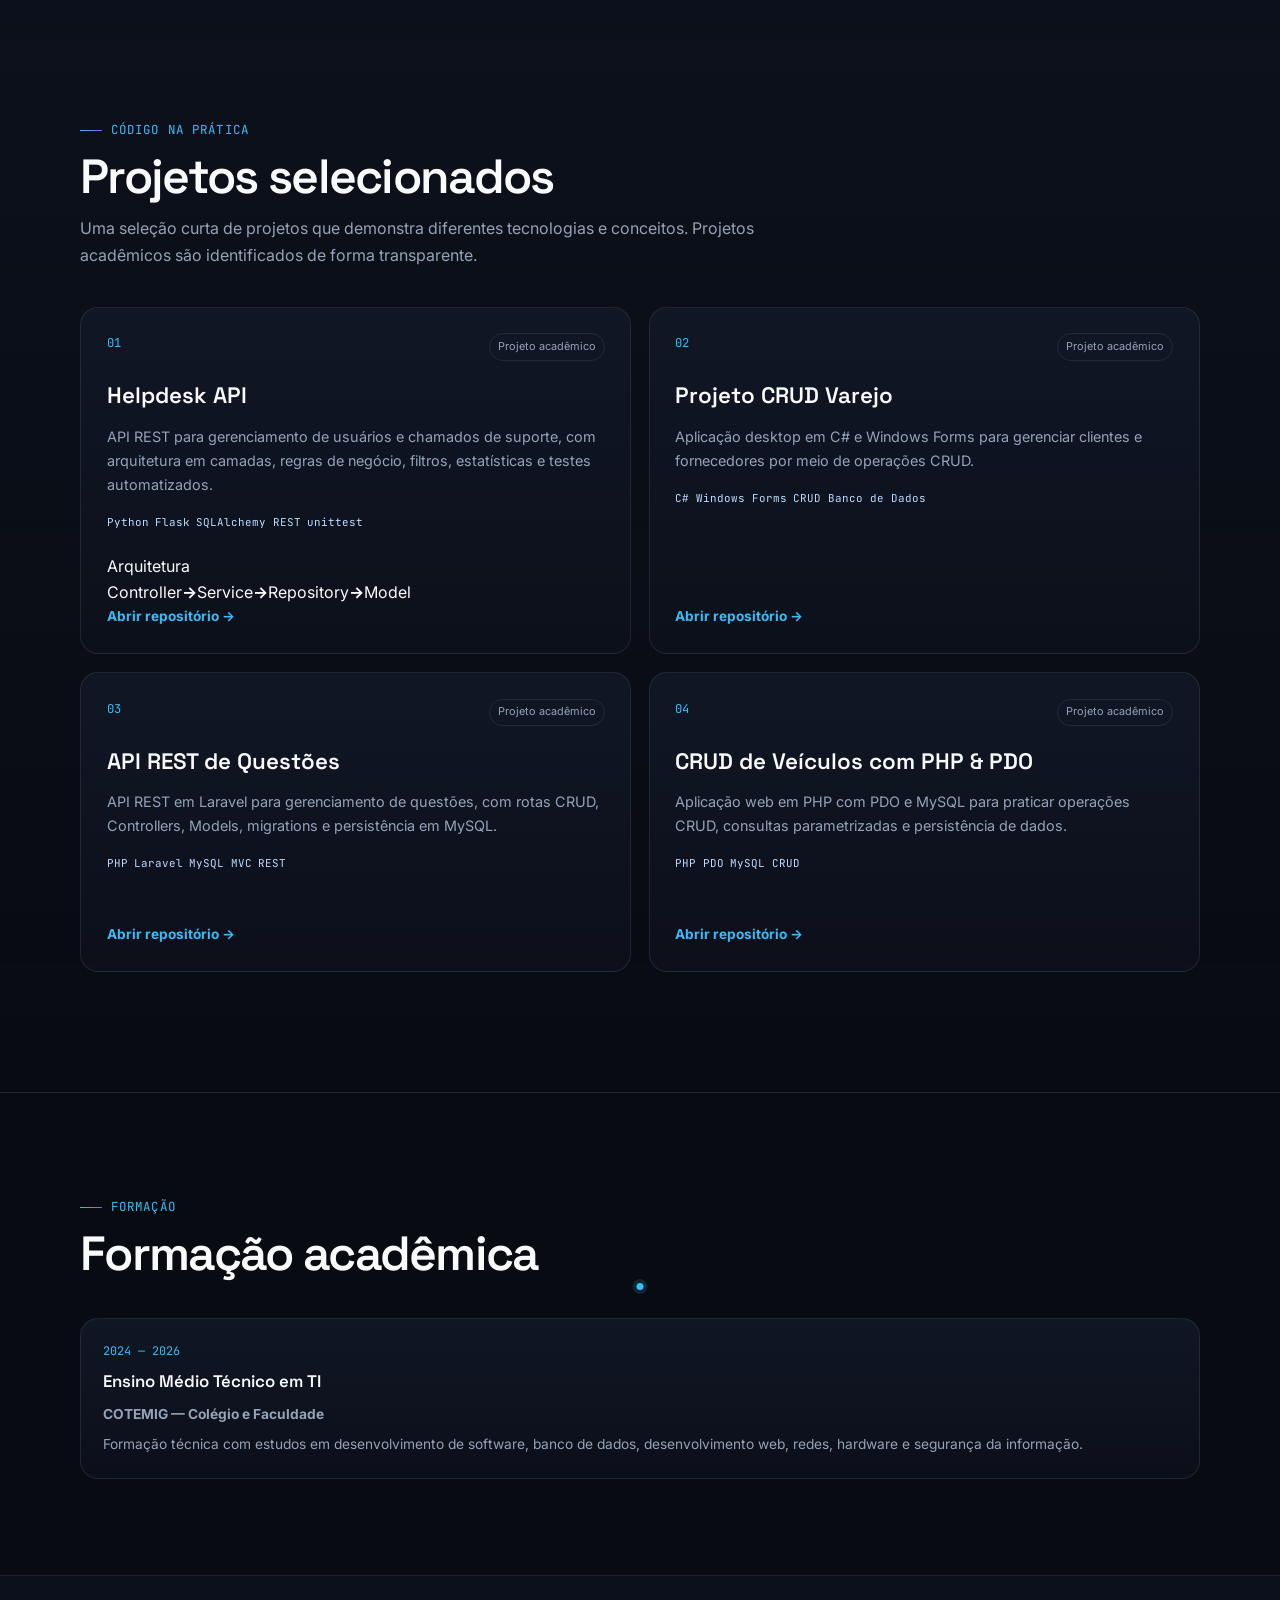
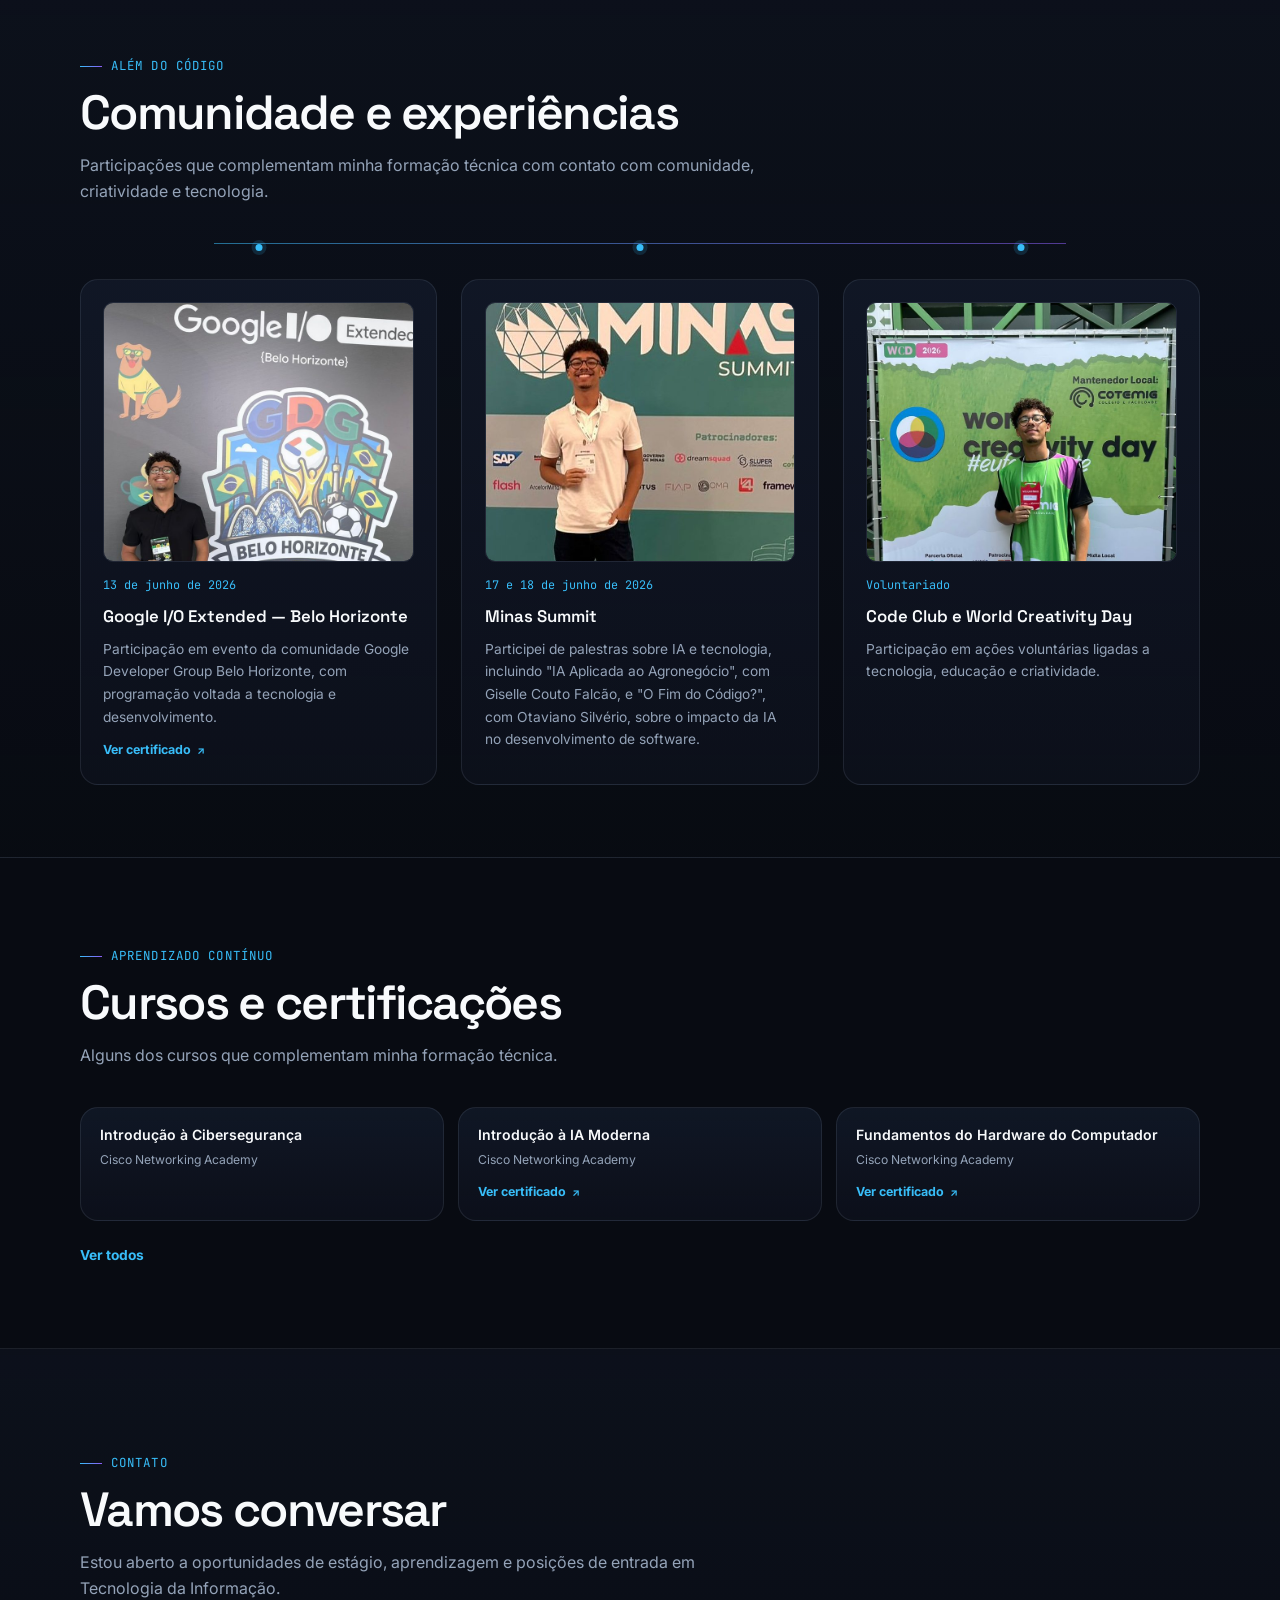
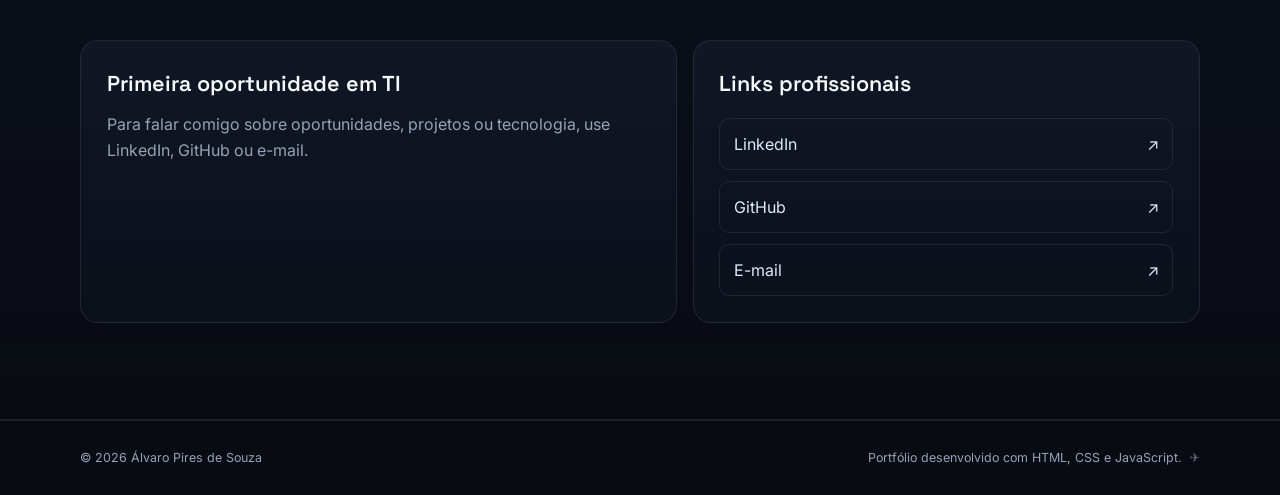
==== commit fd58732a: "Melhorar acessibilidade, performance e apresentação dos projetos" ====
--- a/index.html
+++ b/index.html
@@ -10,10 +10,14 @@
   <meta property="og:type" content="website" />
   <meta property="og:url" content="https://alvaro3105.github.io/Portfolio/" />
   <meta property="og:image" content="https://alvaro3105.github.io/Portfolio/assets/images/perfil.jpg" />
+  <meta property="og:image:width" content="900" />
+  <meta property="og:image:height" content="1600" />
+  <meta property="og:image:alt" content="Álvaro Pires de Souza" />
   <meta name="twitter:card" content="summary_large_image" />
   <meta name="twitter:title" content="Álvaro Pires de Souza — Portfólio" />
   <meta name="twitter:description" content="Estudante Técnico em TI | Desenvolvimento de Software • Banco de Dados" />
   <meta name="twitter:image" content="https://alvaro3105.github.io/Portfolio/assets/images/perfil.jpg" />
+  <meta name="twitter:image:alt" content="Álvaro Pires de Souza" />
   <link rel="canonical" href="https://alvaro3105.github.io/Portfolio/" />
   <link rel="icon" type="image/svg+xml" href="assets/images/favicon.svg" />
   <title>Álvaro Pires de Souza — Portfólio</title>
@@ -37,7 +41,7 @@
         <li><a href="#formacao" data-i18n="navEducation">Formação</a></li>
         <li><a href="#experiencias" data-i18n="navJourney">Experiências</a></li>
         <li><a href="#certificacoes" data-i18n="navCertificates">Certificações</a></li>
-        <li><a href="assets/docs/Curriculo_Alvaro_Pires_de_Souza.pdf" download="Curriculo_Alvaro_Pires_de_Souza.pdf" data-i18n="resume">Currículo</a></li>
+        <li><a href="assets/docs/Curriculo_Alvaro_Pires_de_Souza.pdf" download="Curriculo_Alvaro_Pires_de_Souza.pdf" data-i18n="resumeNav">Currículo</a></li>
         <li><a href="#contato" data-i18n="navContact">Contato</a></li>
       </ul>
 
@@ -78,7 +82,7 @@
             <a class="btn primary" href="#projetos" data-i18n="viewProjects">Ver projetos</a>
             <a class="btn secondary" href="https://github.com/Alvaro3105" target="_blank" rel="noopener" data-i18n="github">GitHub</a>
             <a class="btn secondary" href="https://www.linkedin.com/in/alvaro-pires-de-souza/" target="_blank" rel="noopener" data-i18n="linkedin">LinkedIn</a>
-            <a class="btn secondary" href="assets/docs/Curriculo_Alvaro_Pires_de_Souza.pdf" download="Curriculo_Alvaro_Pires_de_Souza.pdf" data-i18n="resume">Currículo</a>
+            <a class="btn secondary" href="assets/docs/Curriculo_Alvaro_Pires_de_Souza.pdf" download="Curriculo_Alvaro_Pires_de_Souza.pdf" data-i18n="resumeDownload">Baixar currículo</a>
           </div>
 
           <div class="terminal" data-i18n-aria="terminalLabel" aria-label="Tecnologias em destaque">
@@ -88,7 +92,7 @@
         </div>
 
         <div class="hero-photo-wrap reveal">
-          <img class="hero-photo" src="assets/images/perfil.jpg" alt="Álvaro Pires de Souza" data-i18n-alt="heroPhotoAlt" width="800" height="600" />
+          <img class="hero-photo" src="assets/images/perfil.jpg" alt="Álvaro Pires de Souza" data-i18n-alt="heroPhotoAlt" width="900" height="1600" decoding="async" fetchpriority="high" />
         </div>
       </div>
     </section>
@@ -132,11 +136,11 @@
 
         <div class="skills-grid">
           <article class="skill-card reveal"><h3 data-i18n="langTitle">Linguagens e Web</h3><div class="pills"><span class="pill">Python</span><span class="pill">PHP</span><span class="pill">C#</span><span class="pill">JavaScript</span><span class="pill">HTML5</span><span class="pill">CSS3</span></div></article>
-          <article class="skill-card reveal"><h3 data-i18n="backendTitle">Backend e APIs</h3><div class="pills"><span class="pill">Flask</span><span class="pill">Laravel</span><span class="pill">REST</span><span class="pill">MVC</span><span class="pill" data-i18n="skillOOP">POO</span><span class="pill">CRUD</span></div></article>
-          <article class="skill-card reveal"><h3 data-i18n="dataTitle">Banco de Dados</h3><div class="pills"><span class="pill">SQL</span><span class="pill">MySQL</span><span class="pill">SQLAlchemy</span><span class="pill">PDO</span></div></article>
+          <article class="skill-card reveal"><h3 data-i18n="backendTitle">Backend e APIs</h3><div class="pills"><span class="pill">Flask</span><span class="pill">Laravel</span><span class="pill">REST</span><span class="pill">MVC</span><span class="pill" data-i18n="skillOOP">POO</span><span class="pill">CRUD</span><span class="pill">PDO</span></div></article>
+          <article class="skill-card reveal"><h3 data-i18n="dataTitle">Banco de Dados</h3><div class="pills"><span class="pill">SQL</span><span class="pill">MySQL</span><span class="pill">SQLAlchemy</span></div></article>
           <article class="skill-card reveal"><h3 data-i18n="toolsTitle">Ferramentas</h3><div class="pills"><span class="pill">Git</span><span class="pill">GitHub</span><span class="pill">Figma</span><span class="pill">Thunder Client</span></div></article>
           <article class="skill-card reveal"><h3 data-i18n="infraTitle">Infraestrutura</h3><div class="pills"><span class="pill" data-i18n="skillNetworks">Redes</span><span class="pill">Hardware</span><span class="pill">Linux</span><span class="pill">Packet Tracer</span></div></article>
-          <article class="skill-card reveal"><h3 data-i18n="securityTitle">Segurança</h3><div class="pills"><span class="pill" data-i18n="skillAuth">Autenticação</span><span class="pill" data-i18n="skillAuthz">Autorização</span><span class="pill">LGPD</span><span class="pill" data-i18n="skillCyberFund">Fundamentos de Cybersecurity</span></div></article>
+          <article class="skill-card reveal"><h3 data-i18n="securityTitle">Segurança</h3><div class="pills"><span class="pill" data-i18n="skillAuth">Autenticação</span><span class="pill" data-i18n="skillAuthz">Autorização</span><span class="pill">LGPD</span><span class="pill" data-i18n="skillCyberFund">Fundamentos de Cibersegurança</span></div></article>
         </div>
       </div>
     </section>
@@ -157,6 +161,10 @@
             <h3 data-i18n="projHelpdeskTitle">Helpdesk API</h3>
             <p data-i18n="helpdeskDesc">API REST para gerenciamento de usuários e chamados de suporte, com arquitetura em camadas, regras de negócio, filtros, estatísticas e testes automatizados.</p>
             <div class="project-tags"><span>Python</span><span>Flask</span><span>SQLAlchemy</span><span>REST</span><span>unittest</span></div>
+            <div class="architecture-block" aria-label="Fluxo da arquitetura do Helpdesk">
+              <span class="architecture-label" data-i18n="architectureTitle">Arquitetura</span>
+              <div class="architecture-flow" aria-hidden="true"><span>Controller</span><b>→</b><span>Service</span><b>→</b><span>Repository</span><b>→</b><span>Model</span></div>
+            </div>
             <a class="project-link" href="https://github.com/Alvaro3105/Heldesk" target="_blank" rel="noopener" data-i18n="repoLink">Abrir repositório →</a>
           </article>
 
@@ -211,7 +219,7 @@
 
         <div class="timeline">
           <article class="timeline-item reveal">
-            <img class="timeline-photo google-photo" src="assets/images/google-io.jpg" alt="Álvaro no Google I/O Extended Belo Horizonte" data-i18n-alt="googleAlt" width="760" height="1351" />
+            <img class="timeline-photo google-photo" src="assets/images/google-io.jpg" loading="lazy" decoding="async" alt="Álvaro no Google I/O Extended Belo Horizonte" data-i18n-alt="googleAlt" width="760" height="1351" />
             <div class="timeline-date" data-i18n="googleDate">13 de junho de 2026</div>
             <h3 data-i18n="googleTitle">Google I/O Extended — Belo Horizonte</h3>
             <p data-i18n="googleDesc">Participação em evento da comunidade Google Developer Group Belo Horizonte, com programação voltada a tecnologia e desenvolvimento.</p>
@@ -219,14 +227,14 @@
           </article>
 
           <article class="timeline-item reveal">
-            <img class="timeline-photo minas-photo" src="assets/images/minas-summit.jpg" alt="Álvaro no Minas Summit" data-i18n-alt="minasAlt" width="497" height="884" />
+            <img class="timeline-photo minas-photo" src="assets/images/minas-summit.jpg" loading="lazy" decoding="async" alt="Álvaro no Minas Summit" data-i18n-alt="minasAlt" width="497" height="884" />
             <div class="timeline-date" data-i18n="minasDate">17 e 18 de junho de 2026</div>
             <h3 data-i18n="minasTitle">Minas Summit</h3>
             <p data-i18n="minasDesc">Participei de palestras sobre IA e tecnologia, incluindo "IA Aplicada ao Agronegócio", com Giselle Couto Falcão, e "O Fim do Código?", com Otaviano Silvério.</p>
           </article>
 
           <article class="timeline-item reveal">
-            <img class="timeline-photo wcd-photo" src="assets/images/world-creativity-day.jpg" alt="Álvaro em ação voluntária no World Creativity Day" data-i18n-alt="wcdAlt" width="760" height="1351" />
+            <img class="timeline-photo wcd-photo" src="assets/images/world-creativity-day.jpg" loading="lazy" decoding="async" alt="Álvaro em ação voluntária no World Creativity Day" data-i18n-alt="wcdAlt" width="760" height="1351" />
             <div class="timeline-date" data-i18n="volunteerDate">Voluntariado</div>
             <h3 data-i18n="volunteerTitle">Code Club e World Creativity Day</h3>
             <p data-i18n="volunteerDesc">Participação em ações voluntárias ligadas a tecnologia, educação e criatividade.</p>
@@ -241,7 +249,7 @@
           <div>
             <span class="eyebrow" data-i18n="certificatesEyebrow">Aprendizado contínuo</span>
             <h2 data-i18n="certificatesTitle">Cursos e certificações</h2>
-            <p class="section-intro" data-i18n="certificatesIntro">Alguns dos cursos que complementam minha formação técnica.</p>
+            <p class="section-intro" data-i18n="certificatesIntro">Cursos que complementam minha formação técnica. Quando o PDF foi fornecido, o certificado pode ser aberto diretamente.</p>
           </div>
         </div>
 
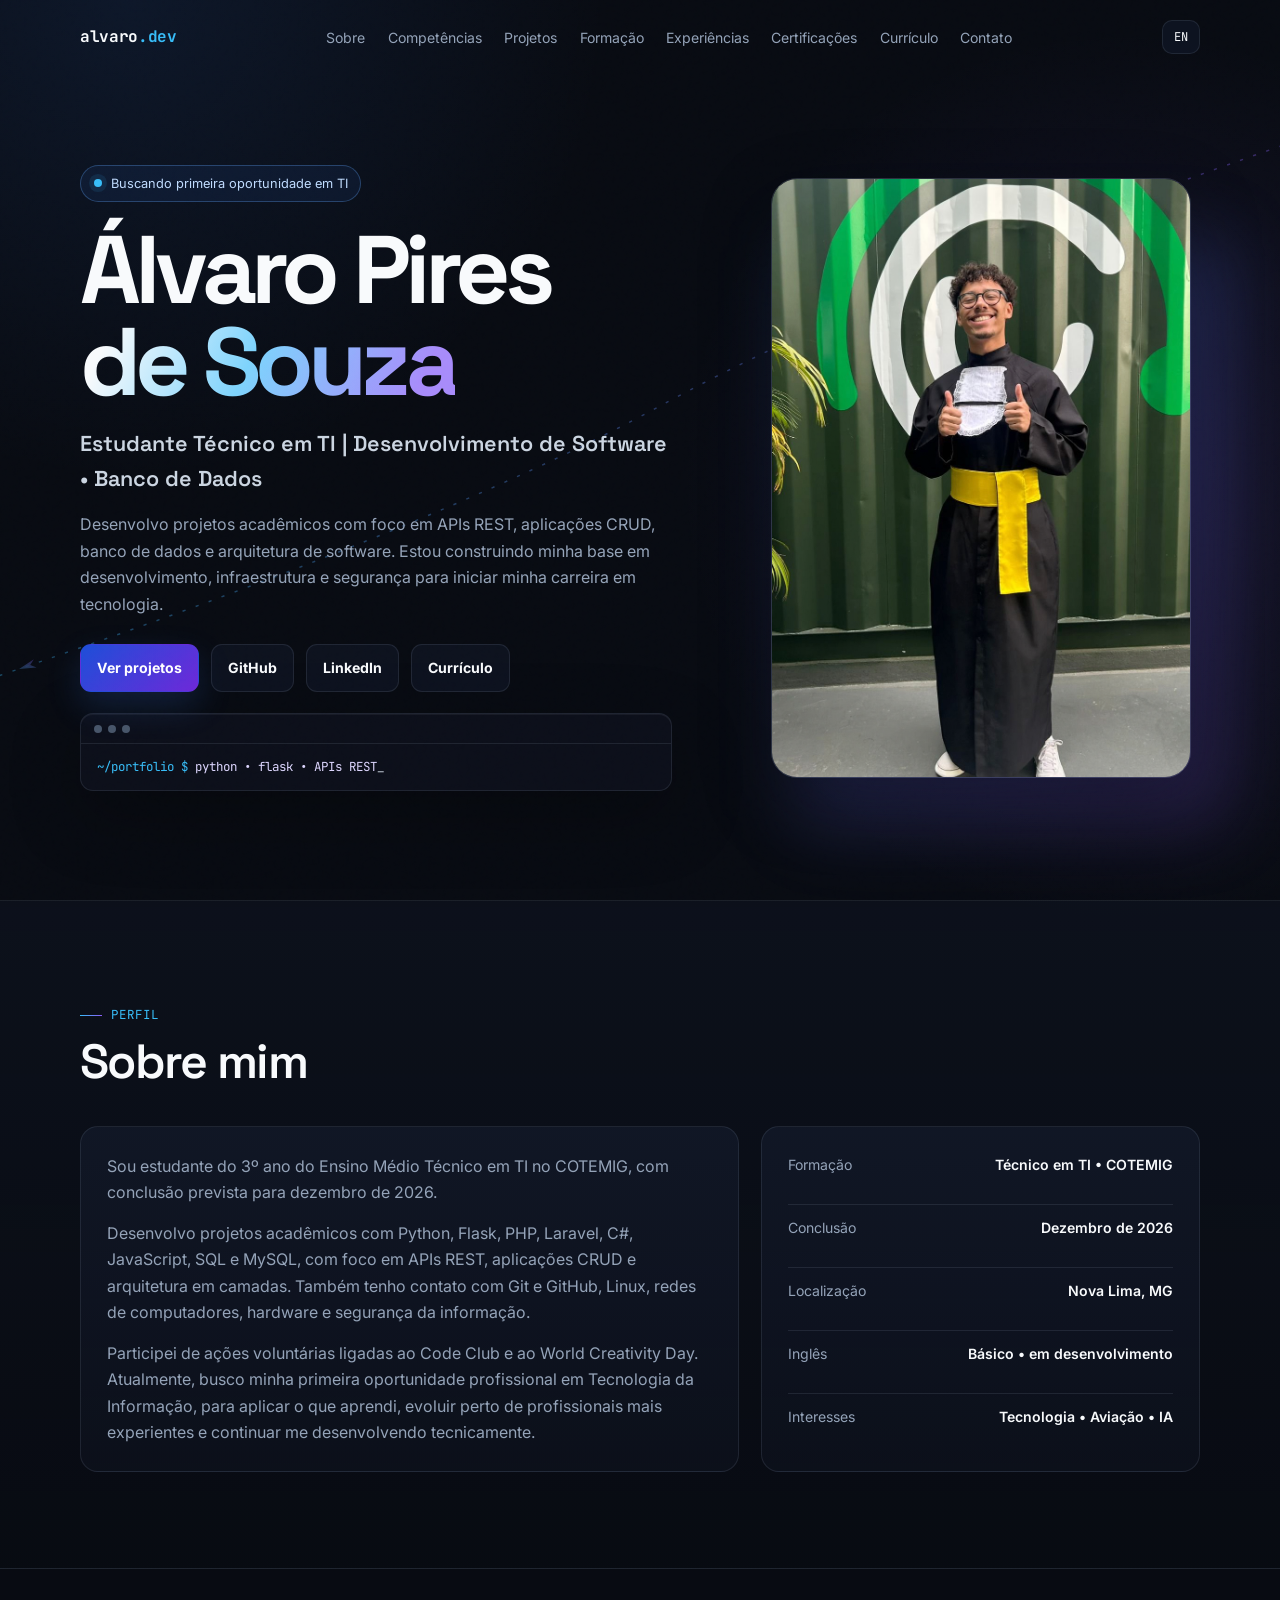
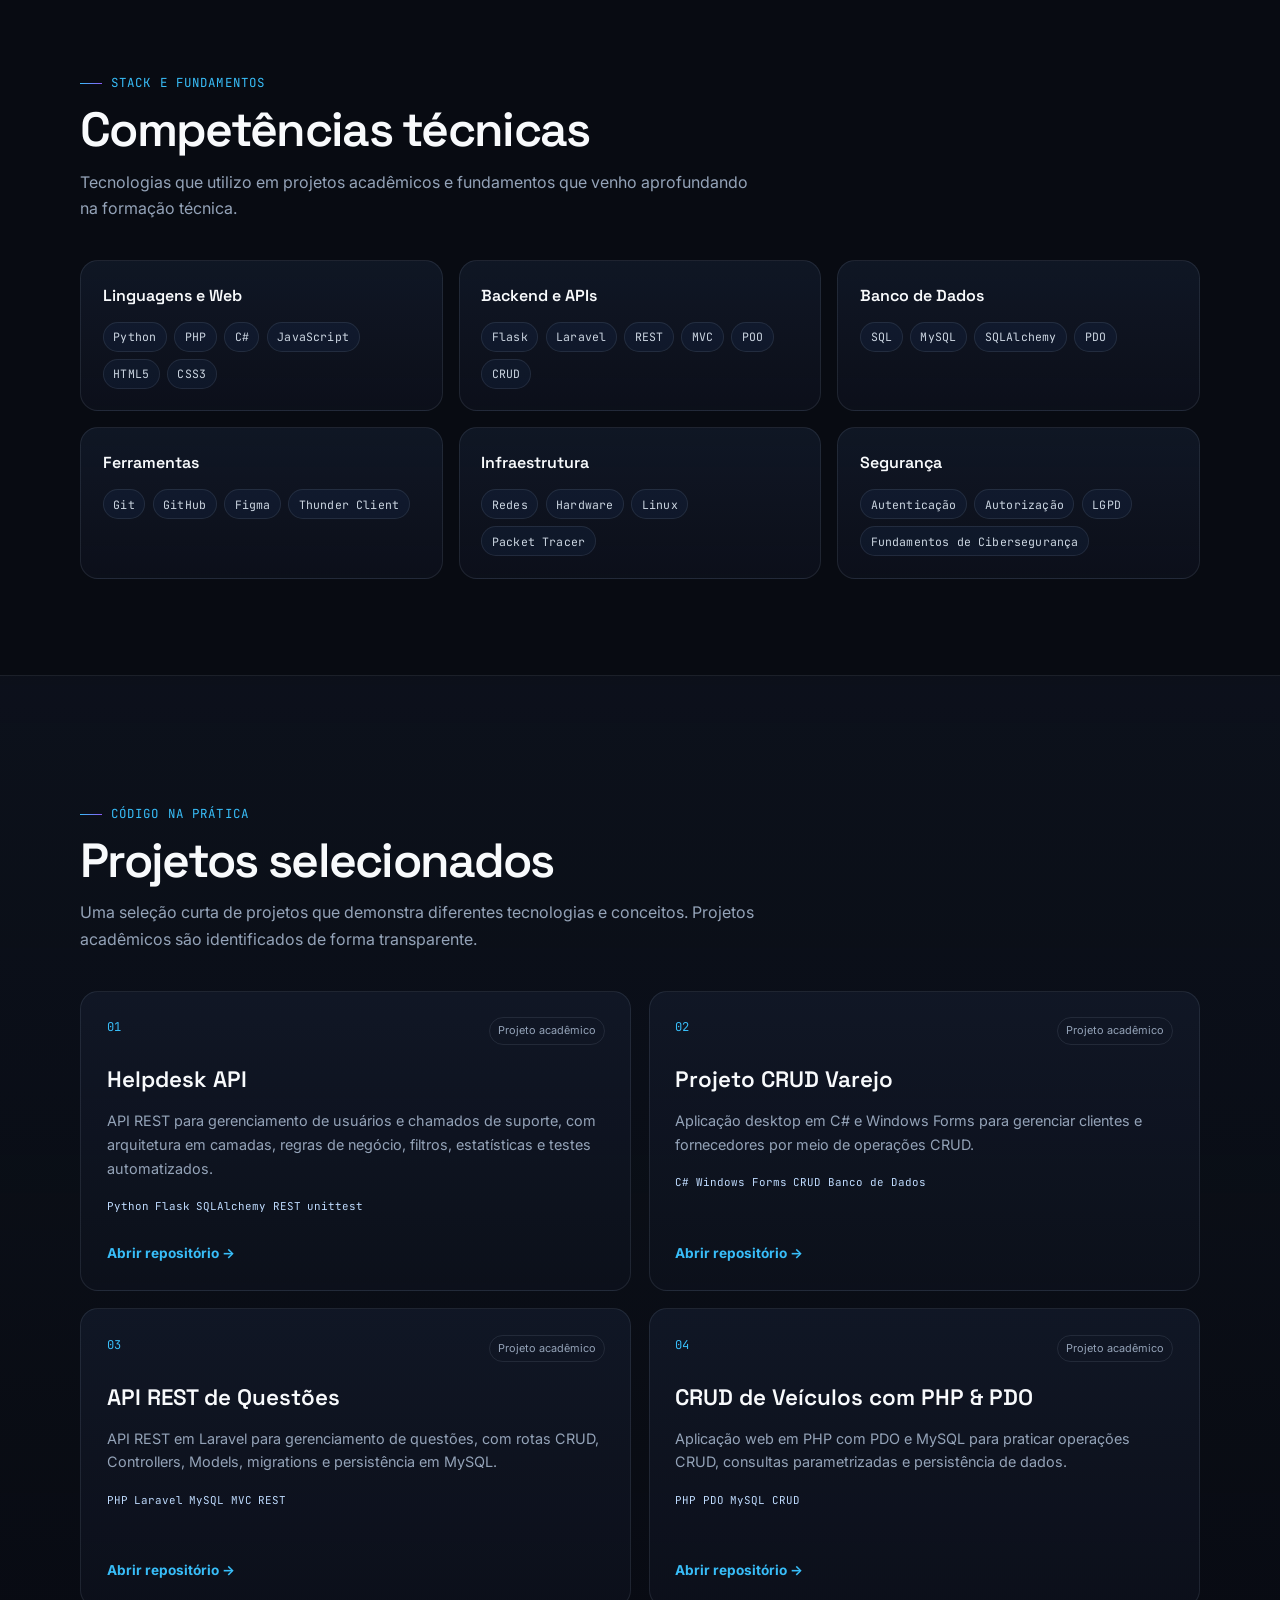
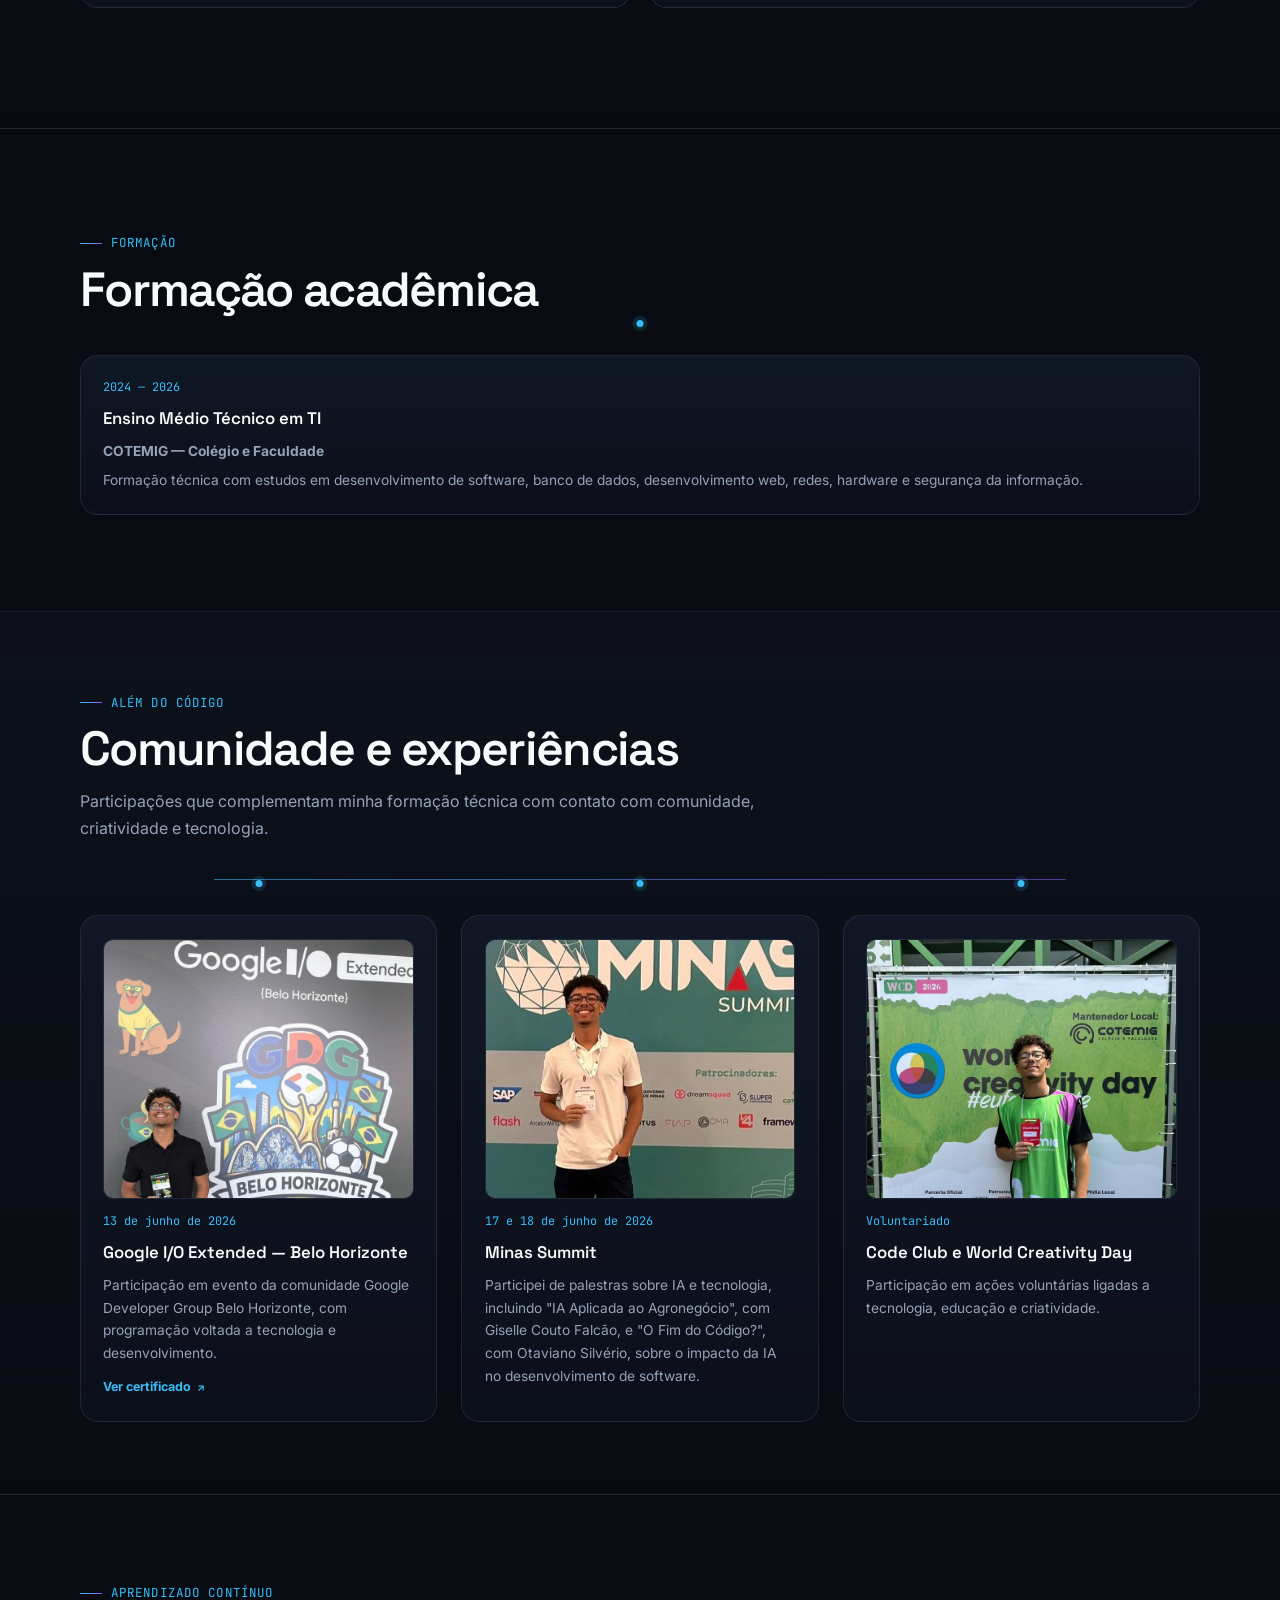
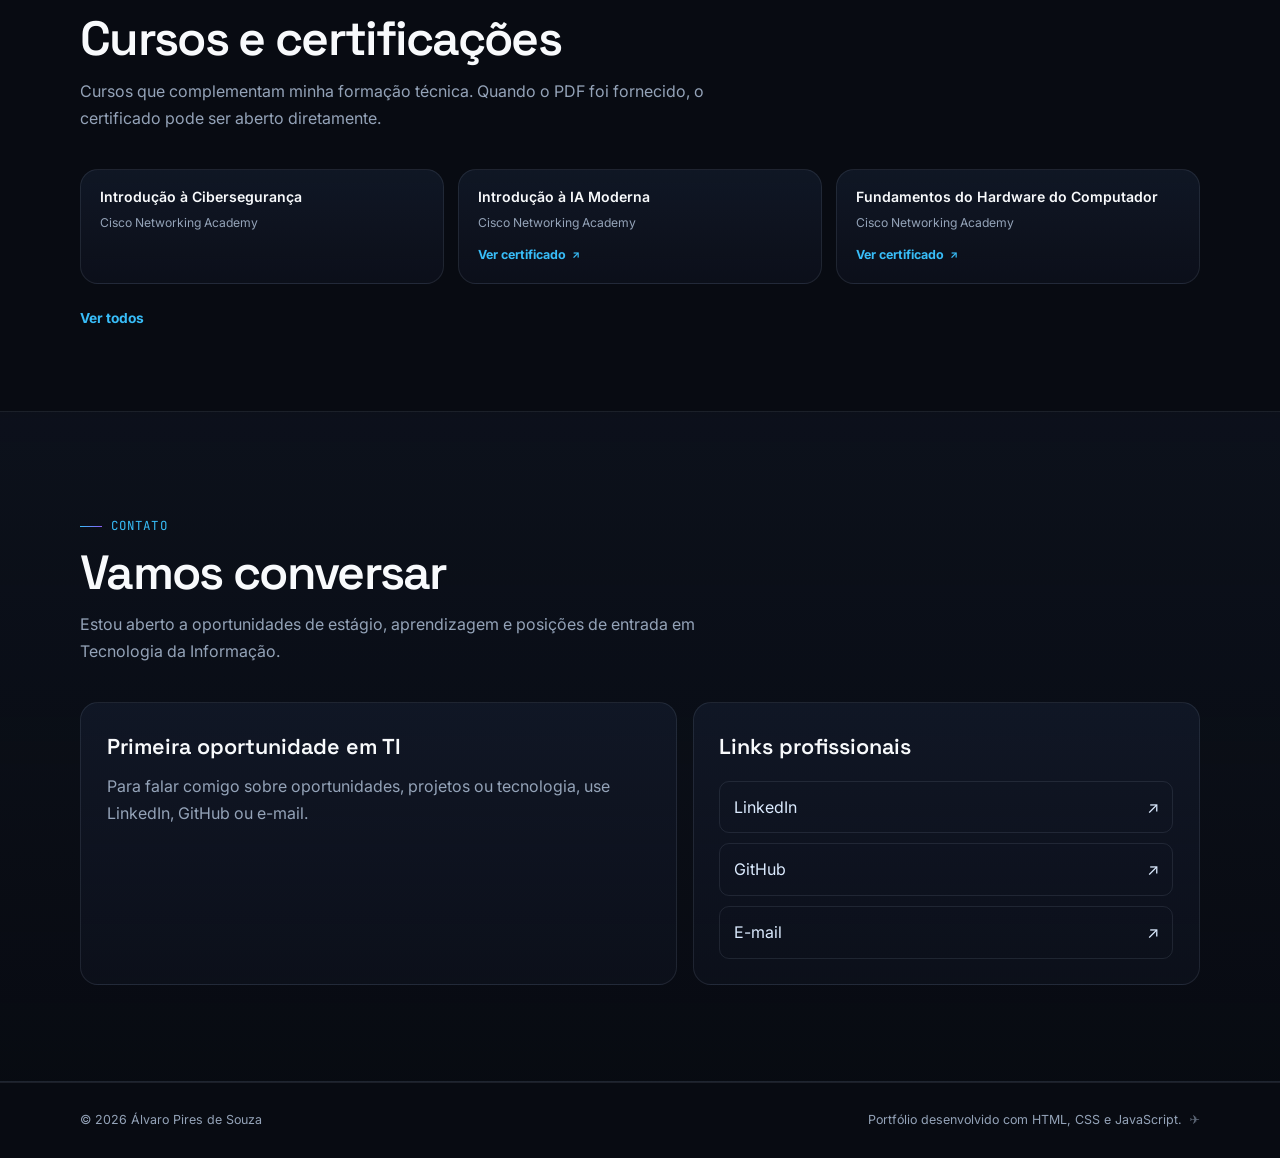
==== commit 409bb549: "Restaurar visual anterior do portfólio" ====
--- a/index.html
+++ b/index.html
@@ -10,14 +10,10 @@
   <meta property="og:type" content="website" />
   <meta property="og:url" content="https://alvaro3105.github.io/Portfolio/" />
   <meta property="og:image" content="https://alvaro3105.github.io/Portfolio/assets/images/perfil.jpg" />
-  <meta property="og:image:width" content="900" />
-  <meta property="og:image:height" content="1600" />
-  <meta property="og:image:alt" content="Álvaro Pires de Souza" />
   <meta name="twitter:card" content="summary_large_image" />
   <meta name="twitter:title" content="Álvaro Pires de Souza — Portfólio" />
   <meta name="twitter:description" content="Estudante Técnico em TI | Desenvolvimento de Software • Banco de Dados" />
   <meta name="twitter:image" content="https://alvaro3105.github.io/Portfolio/assets/images/perfil.jpg" />
-  <meta name="twitter:image:alt" content="Álvaro Pires de Souza" />
   <link rel="canonical" href="https://alvaro3105.github.io/Portfolio/" />
   <link rel="icon" type="image/svg+xml" href="assets/images/favicon.svg" />
   <title>Álvaro Pires de Souza — Portfólio</title>
@@ -41,7 +37,7 @@
         <li><a href="#formacao" data-i18n="navEducation">Formação</a></li>
         <li><a href="#experiencias" data-i18n="navJourney">Experiências</a></li>
         <li><a href="#certificacoes" data-i18n="navCertificates">Certificações</a></li>
-        <li><a href="assets/docs/Curriculo_Alvaro_Pires_de_Souza.pdf" download="Curriculo_Alvaro_Pires_de_Souza.pdf" data-i18n="resumeNav">Currículo</a></li>
+        <li><a href="assets/docs/Curriculo_Alvaro_Pires_de_Souza.pdf" download="Curriculo_Alvaro_Pires_de_Souza.pdf" data-i18n="resume">Currículo</a></li>
         <li><a href="#contato" data-i18n="navContact">Contato</a></li>
       </ul>
 
@@ -82,7 +78,7 @@
             <a class="btn primary" href="#projetos" data-i18n="viewProjects">Ver projetos</a>
             <a class="btn secondary" href="https://github.com/Alvaro3105" target="_blank" rel="noopener" data-i18n="github">GitHub</a>
             <a class="btn secondary" href="https://www.linkedin.com/in/alvaro-pires-de-souza/" target="_blank" rel="noopener" data-i18n="linkedin">LinkedIn</a>
-            <a class="btn secondary" href="assets/docs/Curriculo_Alvaro_Pires_de_Souza.pdf" download="Curriculo_Alvaro_Pires_de_Souza.pdf" data-i18n="resumeDownload">Baixar currículo</a>
+            <a class="btn secondary" href="assets/docs/Curriculo_Alvaro_Pires_de_Souza.pdf" download="Curriculo_Alvaro_Pires_de_Souza.pdf" data-i18n="resume">Currículo</a>
           </div>
 
           <div class="terminal" data-i18n-aria="terminalLabel" aria-label="Tecnologias em destaque">
@@ -92,7 +88,7 @@
         </div>
 
         <div class="hero-photo-wrap reveal">
-          <img class="hero-photo" src="assets/images/perfil.jpg" alt="Álvaro Pires de Souza" data-i18n-alt="heroPhotoAlt" width="900" height="1600" decoding="async" fetchpriority="high" />
+          <img class="hero-photo" src="assets/images/perfil.jpg" alt="Álvaro Pires de Souza" data-i18n-alt="heroPhotoAlt" width="800" height="600" />
         </div>
       </div>
     </section>
@@ -136,11 +132,11 @@
 
         <div class="skills-grid">
           <article class="skill-card reveal"><h3 data-i18n="langTitle">Linguagens e Web</h3><div class="pills"><span class="pill">Python</span><span class="pill">PHP</span><span class="pill">C#</span><span class="pill">JavaScript</span><span class="pill">HTML5</span><span class="pill">CSS3</span></div></article>
-          <article class="skill-card reveal"><h3 data-i18n="backendTitle">Backend e APIs</h3><div class="pills"><span class="pill">Flask</span><span class="pill">Laravel</span><span class="pill">REST</span><span class="pill">MVC</span><span class="pill" data-i18n="skillOOP">POO</span><span class="pill">CRUD</span><span class="pill">PDO</span></div></article>
-          <article class="skill-card reveal"><h3 data-i18n="dataTitle">Banco de Dados</h3><div class="pills"><span class="pill">SQL</span><span class="pill">MySQL</span><span class="pill">SQLAlchemy</span></div></article>
+          <article class="skill-card reveal"><h3 data-i18n="backendTitle">Backend e APIs</h3><div class="pills"><span class="pill">Flask</span><span class="pill">Laravel</span><span class="pill">REST</span><span class="pill">MVC</span><span class="pill" data-i18n="skillOOP">POO</span><span class="pill">CRUD</span></div></article>
+          <article class="skill-card reveal"><h3 data-i18n="dataTitle">Banco de Dados</h3><div class="pills"><span class="pill">SQL</span><span class="pill">MySQL</span><span class="pill">SQLAlchemy</span><span class="pill">PDO</span></div></article>
           <article class="skill-card reveal"><h3 data-i18n="toolsTitle">Ferramentas</h3><div class="pills"><span class="pill">Git</span><span class="pill">GitHub</span><span class="pill">Figma</span><span class="pill">Thunder Client</span></div></article>
           <article class="skill-card reveal"><h3 data-i18n="infraTitle">Infraestrutura</h3><div class="pills"><span class="pill" data-i18n="skillNetworks">Redes</span><span class="pill">Hardware</span><span class="pill">Linux</span><span class="pill">Packet Tracer</span></div></article>
-          <article class="skill-card reveal"><h3 data-i18n="securityTitle">Segurança</h3><div class="pills"><span class="pill" data-i18n="skillAuth">Autenticação</span><span class="pill" data-i18n="skillAuthz">Autorização</span><span class="pill">LGPD</span><span class="pill" data-i18n="skillCyberFund">Fundamentos de Cibersegurança</span></div></article>
+          <article class="skill-card reveal"><h3 data-i18n="securityTitle">Segurança</h3><div class="pills"><span class="pill" data-i18n="skillAuth">Autenticação</span><span class="pill" data-i18n="skillAuthz">Autorização</span><span class="pill">LGPD</span><span class="pill" data-i18n="skillCyberFund">Fundamentos de Cybersecurity</span></div></article>
         </div>
       </div>
     </section>
@@ -161,10 +157,6 @@
             <h3 data-i18n="projHelpdeskTitle">Helpdesk API</h3>
             <p data-i18n="helpdeskDesc">API REST para gerenciamento de usuários e chamados de suporte, com arquitetura em camadas, regras de negócio, filtros, estatísticas e testes automatizados.</p>
             <div class="project-tags"><span>Python</span><span>Flask</span><span>SQLAlchemy</span><span>REST</span><span>unittest</span></div>
-            <div class="architecture-block" aria-label="Fluxo da arquitetura do Helpdesk">
-              <span class="architecture-label" data-i18n="architectureTitle">Arquitetura</span>
-              <div class="architecture-flow" aria-hidden="true"><span>Controller</span><b>→</b><span>Service</span><b>→</b><span>Repository</span><b>→</b><span>Model</span></div>
-            </div>
             <a class="project-link" href="https://github.com/Alvaro3105/Heldesk" target="_blank" rel="noopener" data-i18n="repoLink">Abrir repositório →</a>
           </article>
 
@@ -219,7 +211,7 @@
 
         <div class="timeline">
           <article class="timeline-item reveal">
-            <img class="timeline-photo google-photo" src="assets/images/google-io.jpg" loading="lazy" decoding="async" alt="Álvaro no Google I/O Extended Belo Horizonte" data-i18n-alt="googleAlt" width="760" height="1351" />
+            <img class="timeline-photo google-photo" src="assets/images/google-io.jpg" alt="Álvaro no Google I/O Extended Belo Horizonte" data-i18n-alt="googleAlt" width="760" height="1351" />
             <div class="timeline-date" data-i18n="googleDate">13 de junho de 2026</div>
             <h3 data-i18n="googleTitle">Google I/O Extended — Belo Horizonte</h3>
             <p data-i18n="googleDesc">Participação em evento da comunidade Google Developer Group Belo Horizonte, com programação voltada a tecnologia e desenvolvimento.</p>
@@ -227,14 +219,14 @@
           </article>
 
           <article class="timeline-item reveal">
-            <img class="timeline-photo minas-photo" src="assets/images/minas-summit.jpg" loading="lazy" decoding="async" alt="Álvaro no Minas Summit" data-i18n-alt="minasAlt" width="497" height="884" />
+            <img class="timeline-photo minas-photo" src="assets/images/minas-summit.jpg" alt="Álvaro no Minas Summit" data-i18n-alt="minasAlt" width="497" height="884" />
             <div class="timeline-date" data-i18n="minasDate">17 e 18 de junho de 2026</div>
             <h3 data-i18n="minasTitle">Minas Summit</h3>
             <p data-i18n="minasDesc">Participei de palestras sobre IA e tecnologia, incluindo "IA Aplicada ao Agronegócio", com Giselle Couto Falcão, e "O Fim do Código?", com Otaviano Silvério.</p>
           </article>
 
           <article class="timeline-item reveal">
-            <img class="timeline-photo wcd-photo" src="assets/images/world-creativity-day.jpg" loading="lazy" decoding="async" alt="Álvaro em ação voluntária no World Creativity Day" data-i18n-alt="wcdAlt" width="760" height="1351" />
+            <img class="timeline-photo wcd-photo" src="assets/images/world-creativity-day.jpg" alt="Álvaro em ação voluntária no World Creativity Day" data-i18n-alt="wcdAlt" width="760" height="1351" />
             <div class="timeline-date" data-i18n="volunteerDate">Voluntariado</div>
             <h3 data-i18n="volunteerTitle">Code Club e World Creativity Day</h3>
             <p data-i18n="volunteerDesc">Participação em ações voluntárias ligadas a tecnologia, educação e criatividade.</p>
@@ -249,7 +241,7 @@
           <div>
             <span class="eyebrow" data-i18n="certificatesEyebrow">Aprendizado contínuo</span>
             <h2 data-i18n="certificatesTitle">Cursos e certificações</h2>
-            <p class="section-intro" data-i18n="certificatesIntro">Cursos que complementam minha formação técnica. Quando o PDF foi fornecido, o certificado pode ser aberto diretamente.</p>
+            <p class="section-intro" data-i18n="certificatesIntro">Alguns dos cursos que complementam minha formação técnica.</p>
           </div>
         </div>
 
--- a/assets/css/style.css
+++ b/assets/css/style.css
@@ -130,7 +130,7 @@
   .flight-path .route { animation: flight-dash 70s linear infinite; }
 }
 @keyframes flight-dash { to { stroke-dashoffset: -2000; } }
-@media (max-width: 900px) { .flight-path { opacity: .2; } }
+@media (max-width: 1024px) { .flight-path { opacity: .2; } }
 
 .availability {
   display: inline-flex; align-items: center; gap: .55rem;
@@ -333,7 +333,7 @@
 .reveal { opacity: 0; transform: translateY(18px); transition: opacity .55s var(--ease), transform .55s var(--ease); }
 .reveal.visible { opacity: 1; transform: translateY(0); }
 
-@media (max-width: 900px) {
+@media (max-width: 1024px) {
   .nav-links { position: fixed; top: 74px; left: 1rem; right: 1rem; display: none; flex-direction: column; align-items: stretch; gap: 0; padding: .7rem; background: rgba(13,17,28,.97); border: 1px solid var(--border); border-radius: 14px; box-shadow: var(--shadow); }
   .nav-links.open { display: flex; }
   .nav-links a { display: block; padding: .8rem; }
@@ -369,3 +369,44 @@
   *, *::before, *::after { animation: none !important; transition: none !important; }
   .reveal { opacity: 1; transform: none; }
 }
+
+
+/* Evidence of architecture used in the Helpdesk project */
+.architecture-block {
+  margin-top: 1rem;
+  padding: .85rem .9rem;
+  border: 1px solid var(--border);
+  border-radius: 12px;
+  background: rgba(15, 23, 42, .42);
+}
+.architecture-label {
+  display: block;
+  margin-bottom: .6rem;
+  color: var(--muted);
+  font-size: .72rem;
+  font-family: "JetBrains Mono", monospace;
+  text-transform: uppercase;
+  letter-spacing: .08em;
+}
+.architecture-flow {
+  display: flex;
+  align-items: center;
+  flex-wrap: wrap;
+  gap: .45rem;
+  color: var(--text);
+  font-family: "JetBrains Mono", monospace;
+  font-size: .72rem;
+}
+.architecture-flow span {
+  padding: .35rem .5rem;
+  border: 1px solid var(--border-strong);
+  border-radius: 8px;
+  background: rgba(59, 130, 246, .06);
+}
+.architecture-flow b {
+  color: var(--blue-light);
+  font-weight: 500;
+}
+@media (max-width: 620px) {
+  .architecture-flow { gap: .35rem; font-size: .68rem; }
+}
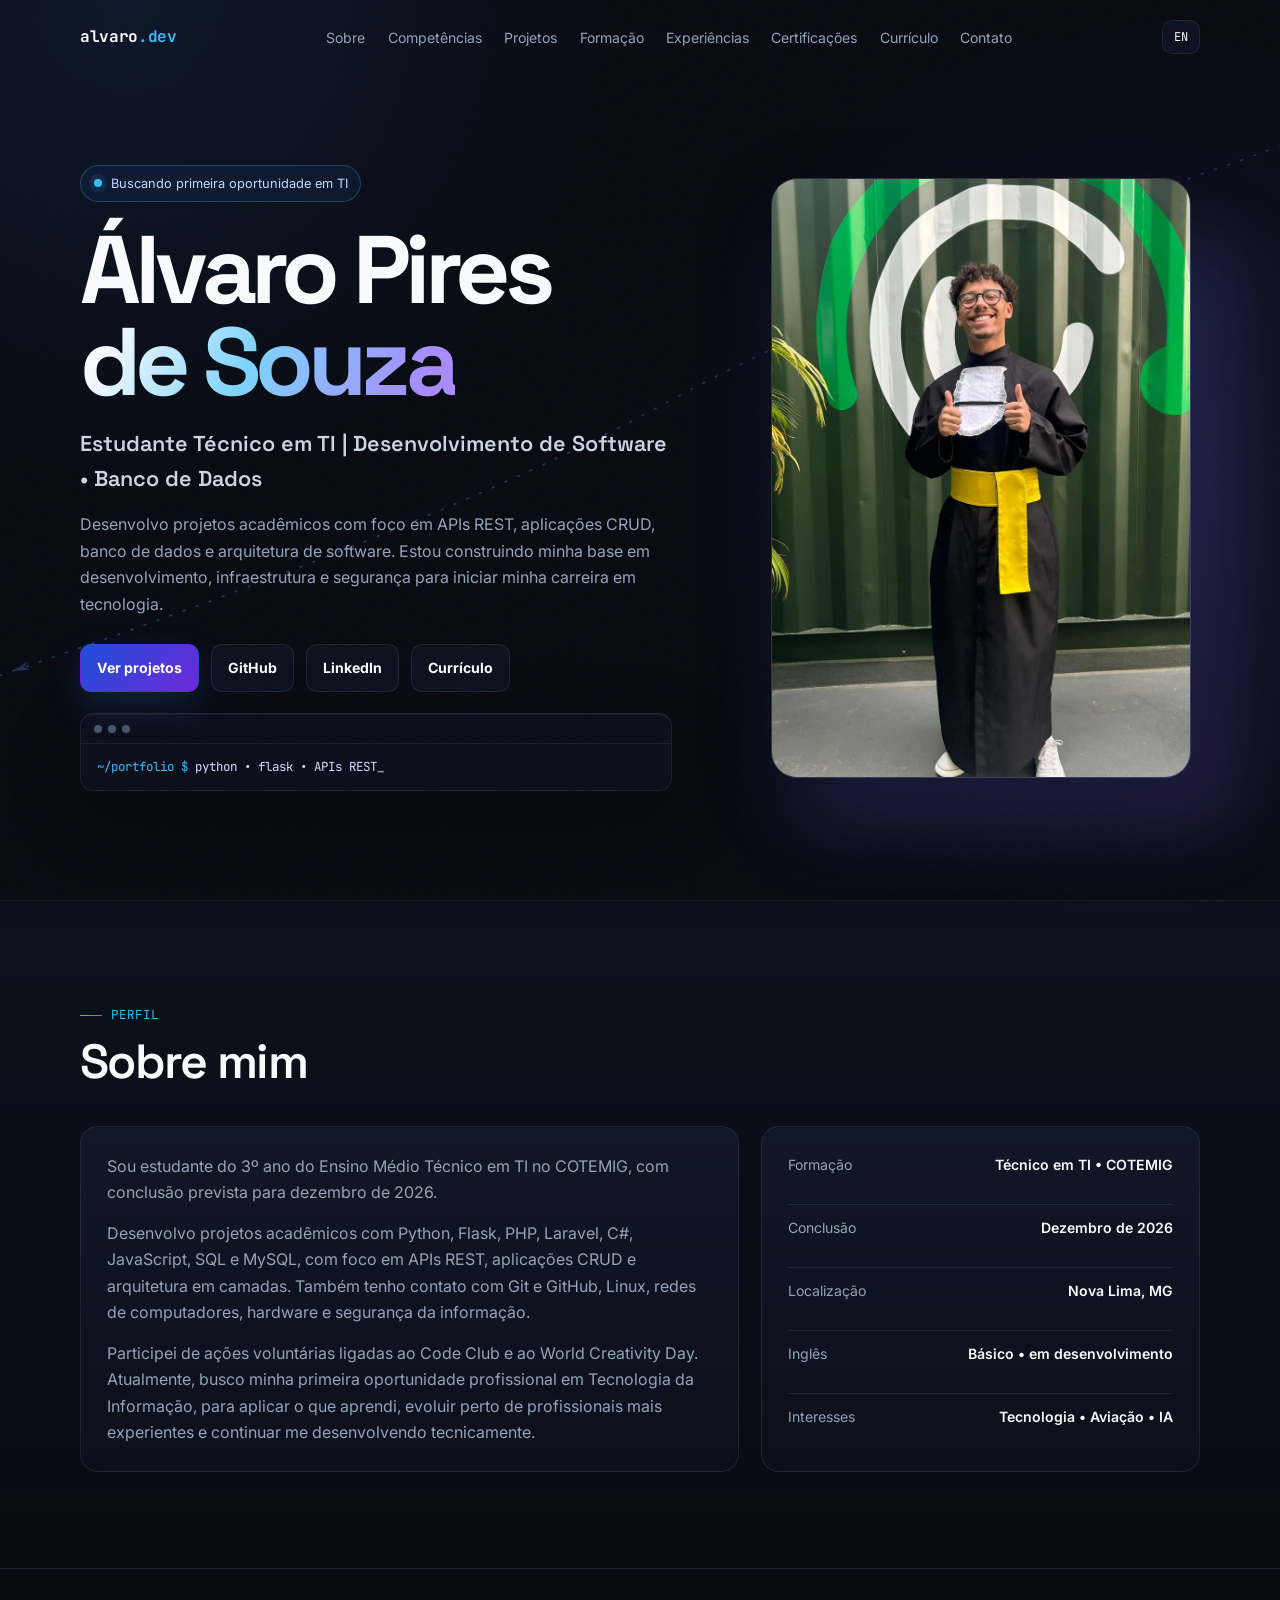
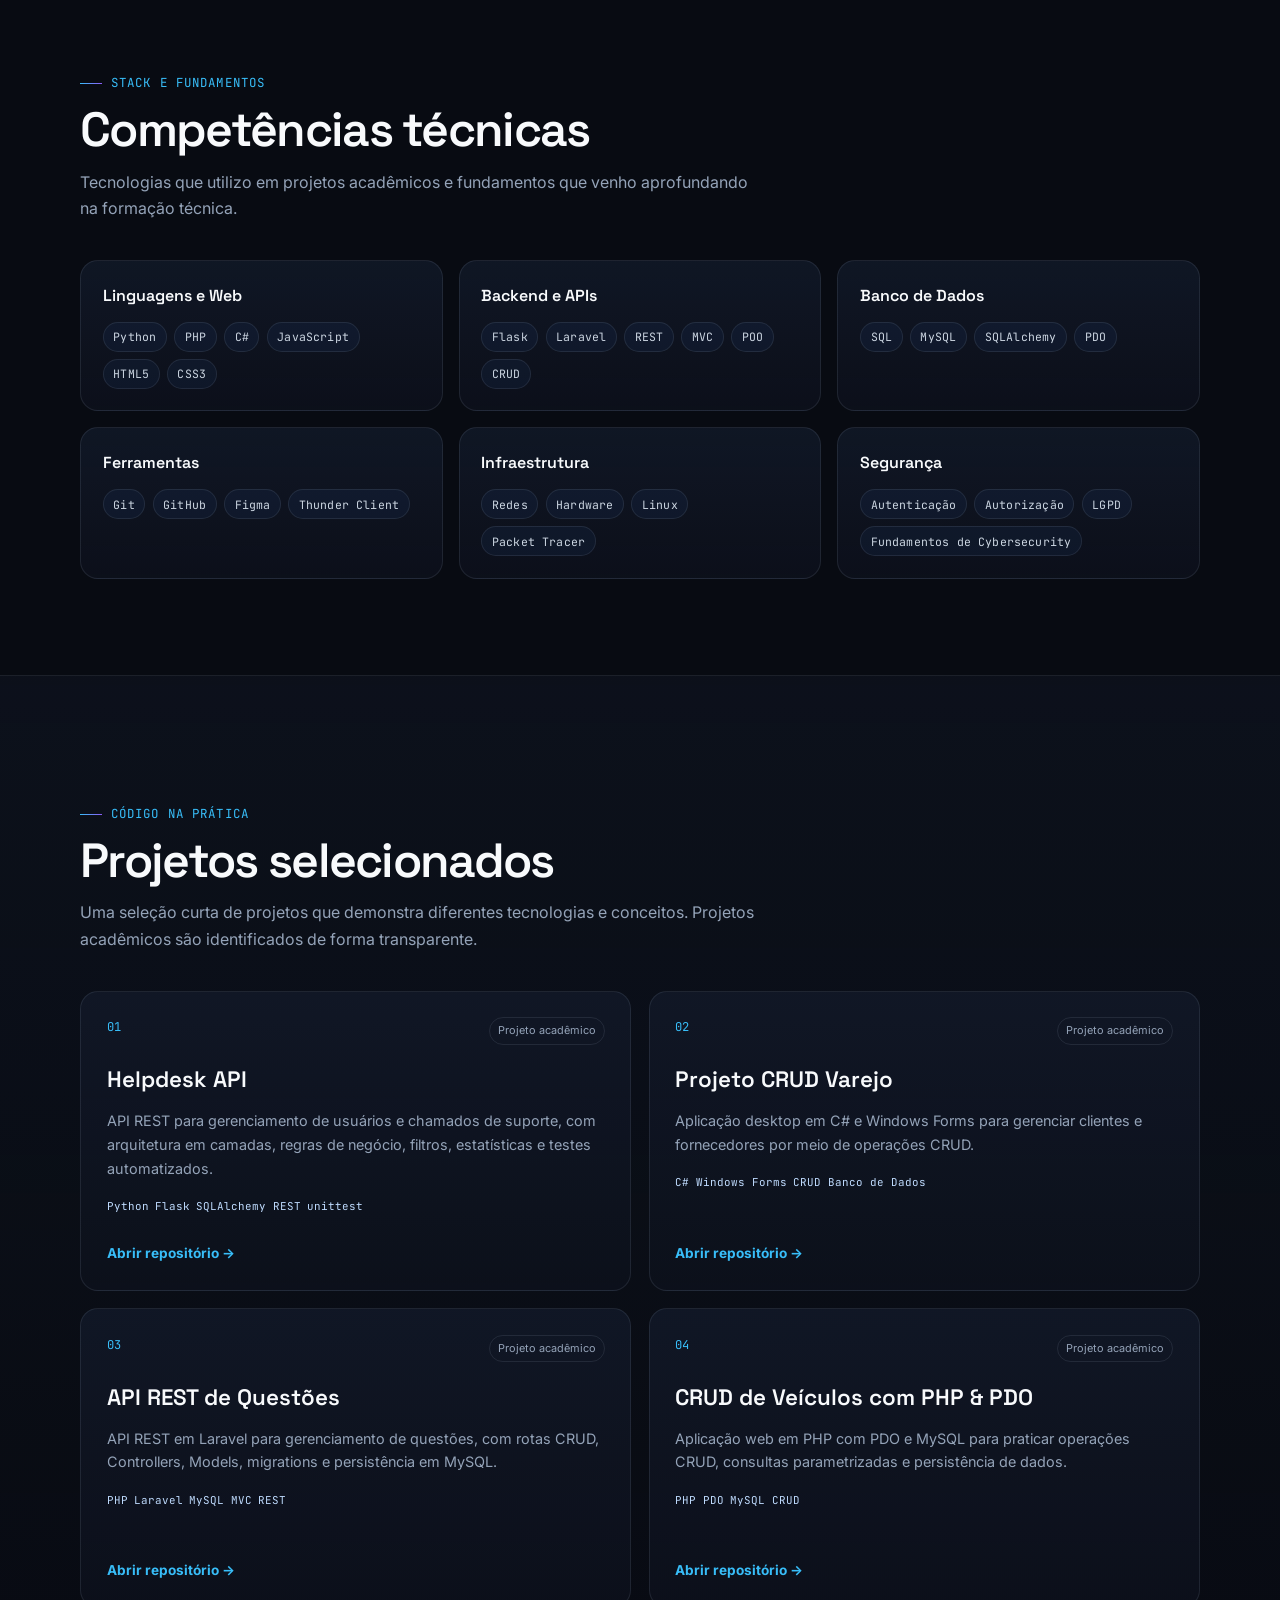
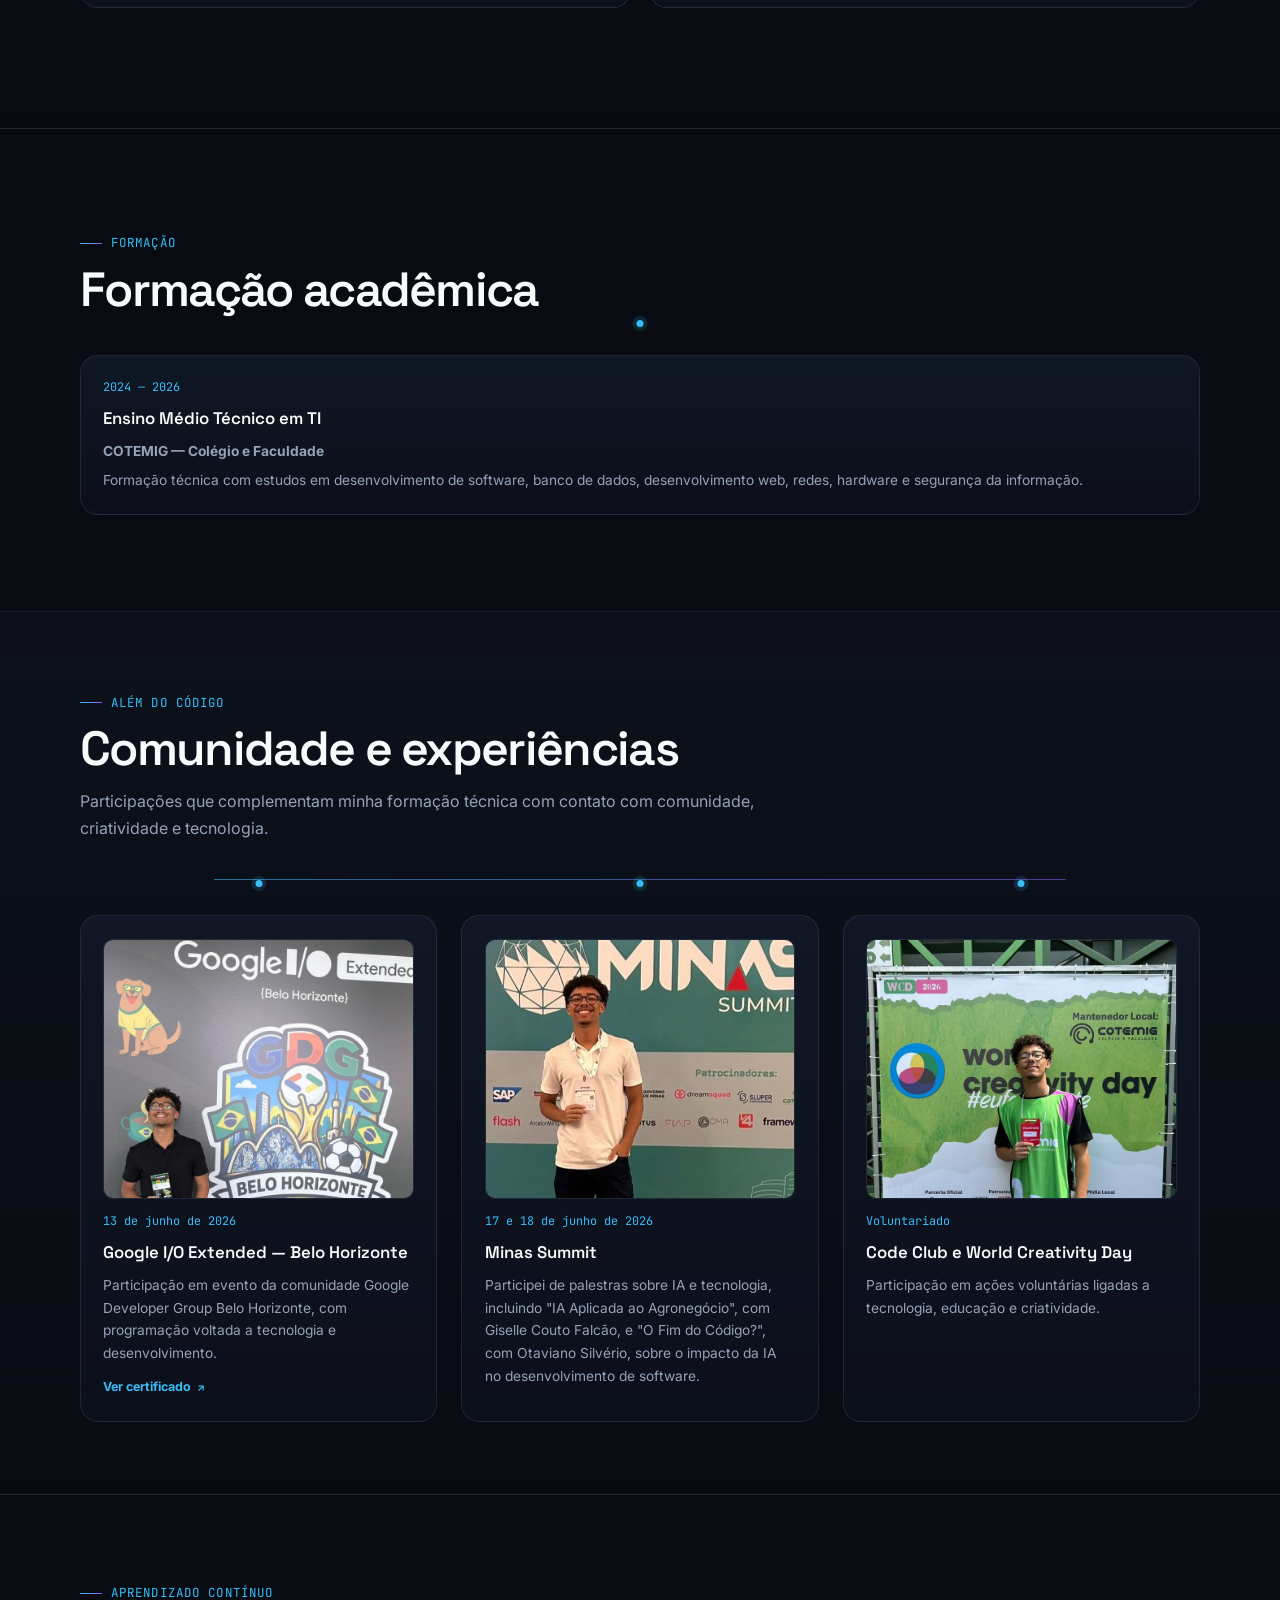
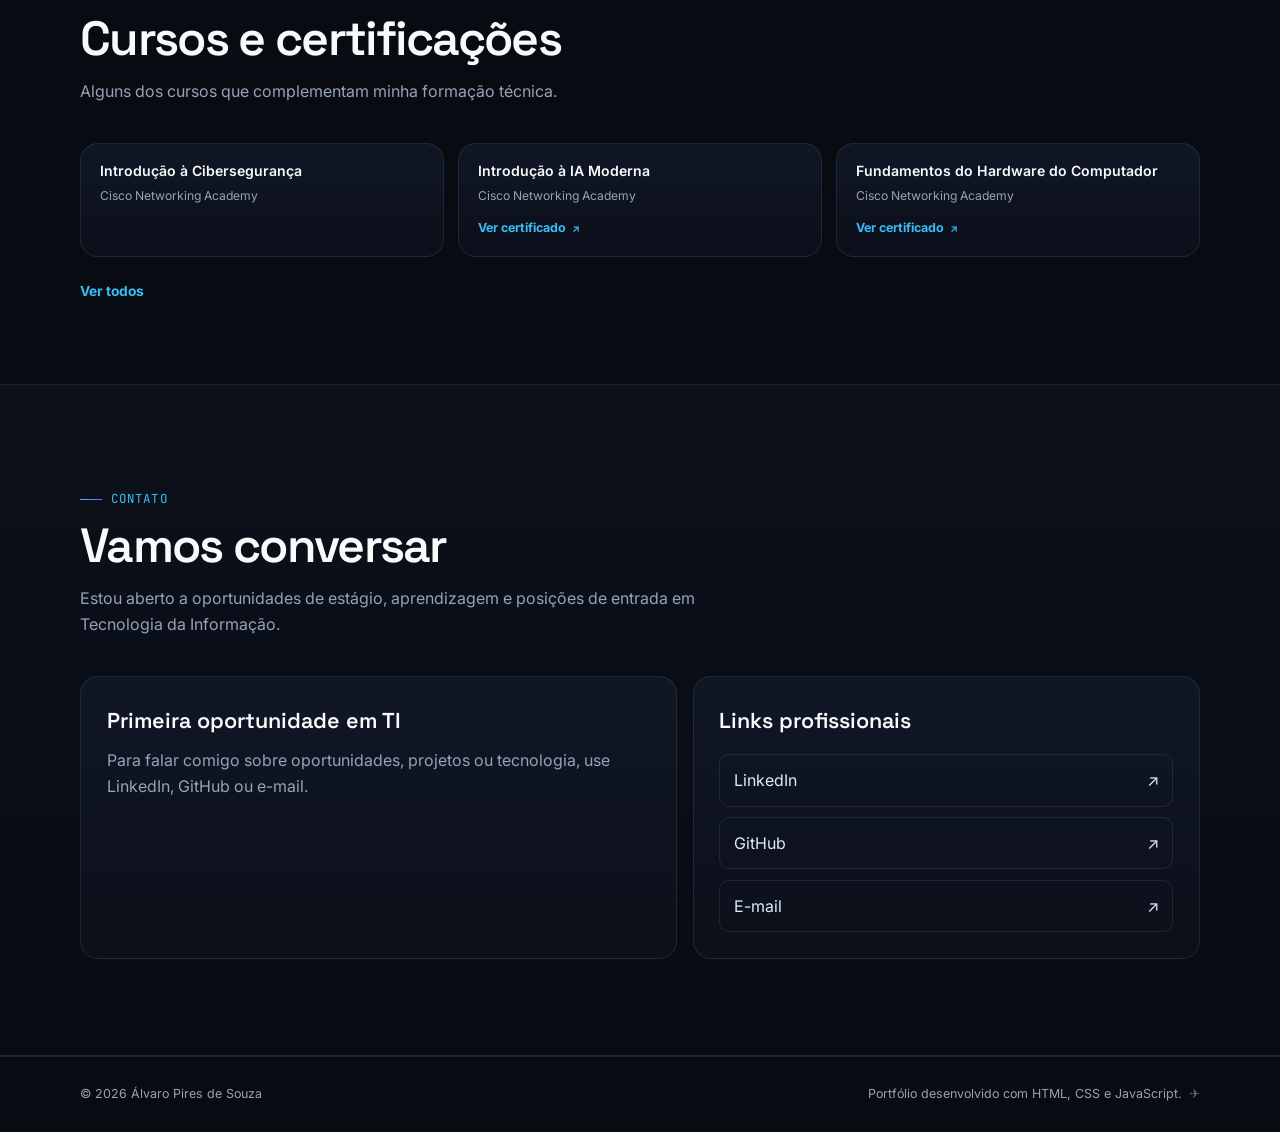
==== commit f53b232e: "Atualizar link do projeto Helpdesk" ====
--- a/index.html
+++ b/index.html
@@ -157,7 +157,7 @@
             <h3 data-i18n="projHelpdeskTitle">Helpdesk API</h3>
             <p data-i18n="helpdeskDesc">API REST para gerenciamento de usuários e chamados de suporte, com arquitetura em camadas, regras de negócio, filtros, estatísticas e testes automatizados.</p>
             <div class="project-tags"><span>Python</span><span>Flask</span><span>SQLAlchemy</span><span>REST</span><span>unittest</span></div>
-            <a class="project-link" href="https://github.com/Alvaro3105/Heldesk" target="_blank" rel="noopener" data-i18n="repoLink">Abrir repositório →</a>
+            <a class="project-link" href="https://github.com/Alvaro3105/Helpdesk" target="_blank" rel="noopener" data-i18n="repoLink">Abrir repositório →</a>
           </article>
 
           <article class="project-card reveal">
--- a/assets/css/style.css
+++ b/assets/css/style.css
@@ -130,7 +130,7 @@
   .flight-path .route { animation: flight-dash 70s linear infinite; }
 }
 @keyframes flight-dash { to { stroke-dashoffset: -2000; } }
-@media (max-width: 1024px) { .flight-path { opacity: .2; } }
+@media (max-width: 900px) { .flight-path { opacity: .2; } }
 
 .availability {
   display: inline-flex; align-items: center; gap: .55rem;
@@ -333,7 +333,7 @@
 .reveal { opacity: 0; transform: translateY(18px); transition: opacity .55s var(--ease), transform .55s var(--ease); }
 .reveal.visible { opacity: 1; transform: translateY(0); }
 
-@media (max-width: 1024px) {
+@media (max-width: 900px) {
   .nav-links { position: fixed; top: 74px; left: 1rem; right: 1rem; display: none; flex-direction: column; align-items: stretch; gap: 0; padding: .7rem; background: rgba(13,17,28,.97); border: 1px solid var(--border); border-radius: 14px; box-shadow: var(--shadow); }
   .nav-links.open { display: flex; }
   .nav-links a { display: block; padding: .8rem; }
@@ -369,44 +369,3 @@
   *, *::before, *::after { animation: none !important; transition: none !important; }
   .reveal { opacity: 1; transform: none; }
 }
-
-
-/* Evidence of architecture used in the Helpdesk project */
-.architecture-block {
-  margin-top: 1rem;
-  padding: .85rem .9rem;
-  border: 1px solid var(--border);
-  border-radius: 12px;
-  background: rgba(15, 23, 42, .42);
-}
-.architecture-label {
-  display: block;
-  margin-bottom: .6rem;
-  color: var(--muted);
-  font-size: .72rem;
-  font-family: "JetBrains Mono", monospace;
-  text-transform: uppercase;
-  letter-spacing: .08em;
-}
-.architecture-flow {
-  display: flex;
-  align-items: center;
-  flex-wrap: wrap;
-  gap: .45rem;
-  color: var(--text);
-  font-family: "JetBrains Mono", monospace;
-  font-size: .72rem;
-}
-.architecture-flow span {
-  padding: .35rem .5rem;
-  border: 1px solid var(--border-strong);
-  border-radius: 8px;
-  background: rgba(59, 130, 246, .06);
-}
-.architecture-flow b {
-  color: var(--blue-light);
-  font-weight: 500;
-}
-@media (max-width: 620px) {
-  .architecture-flow { gap: .35rem; font-size: .68rem; }
-}
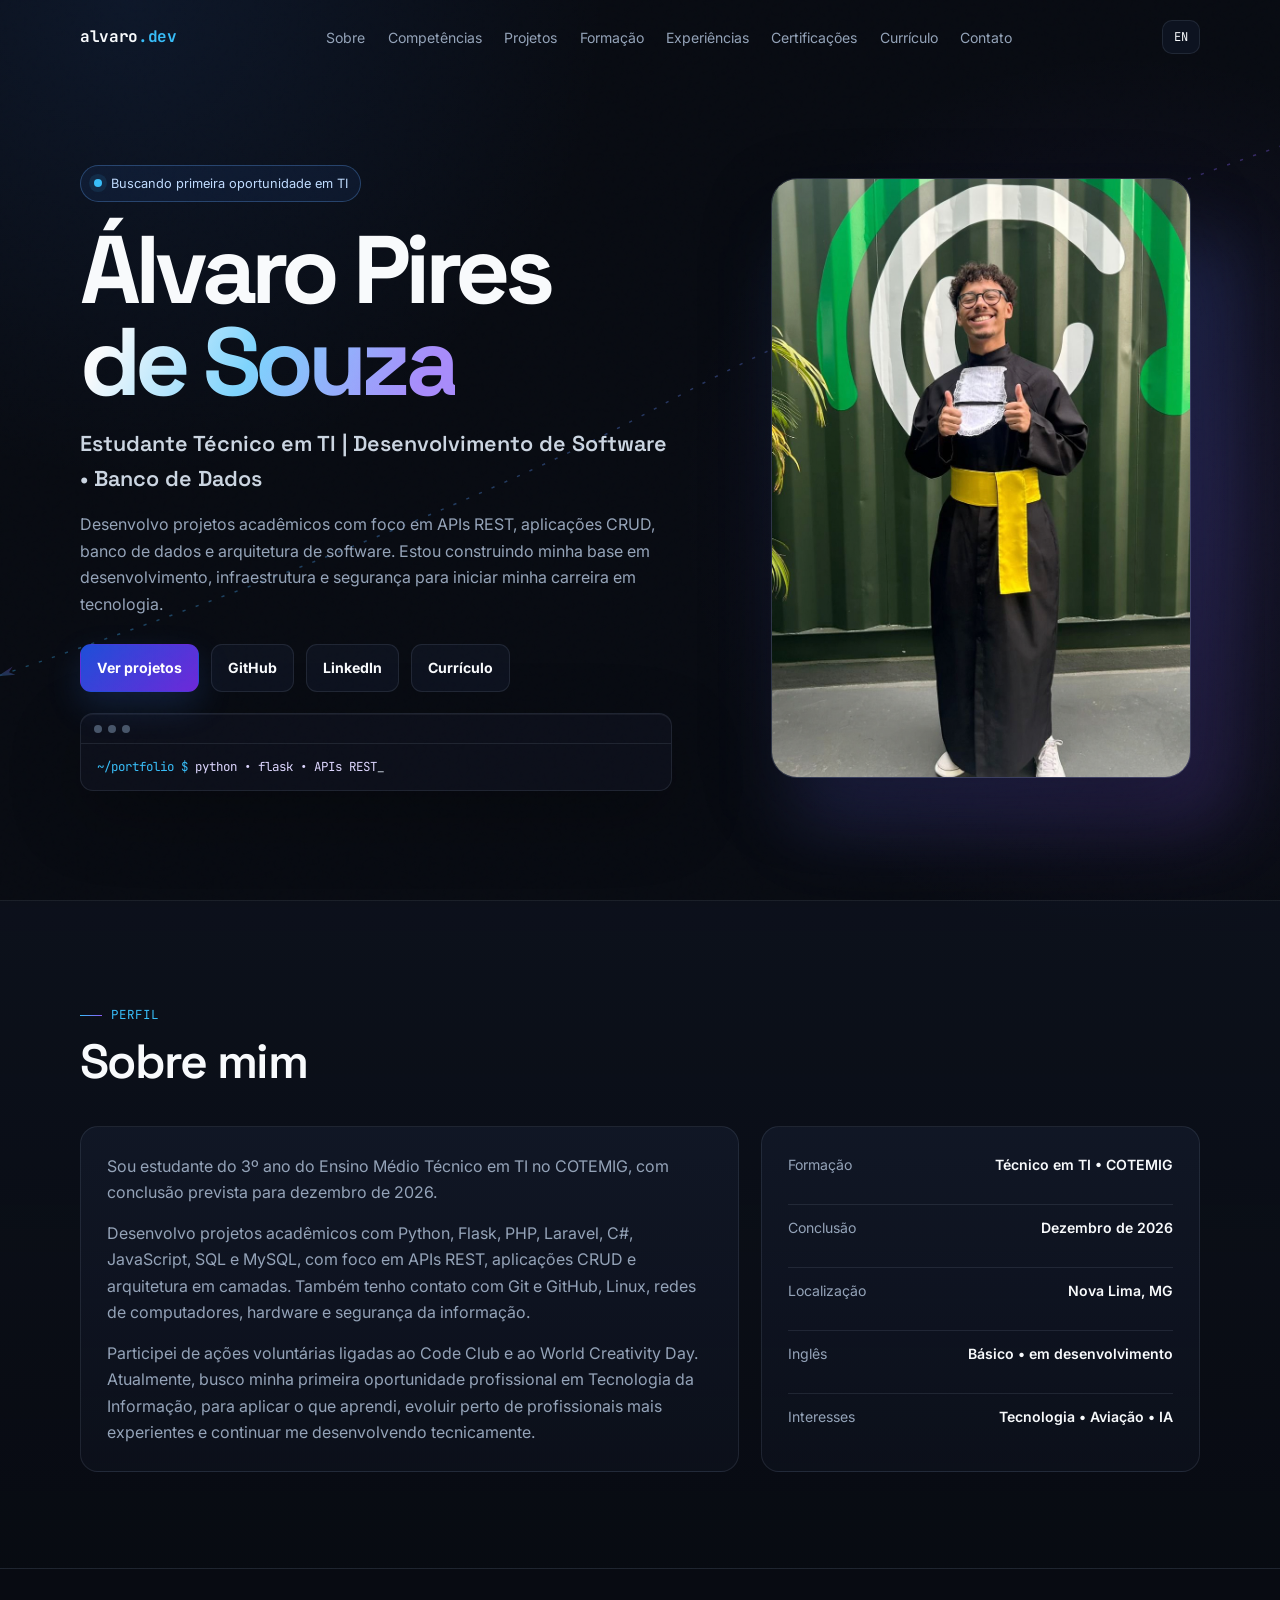
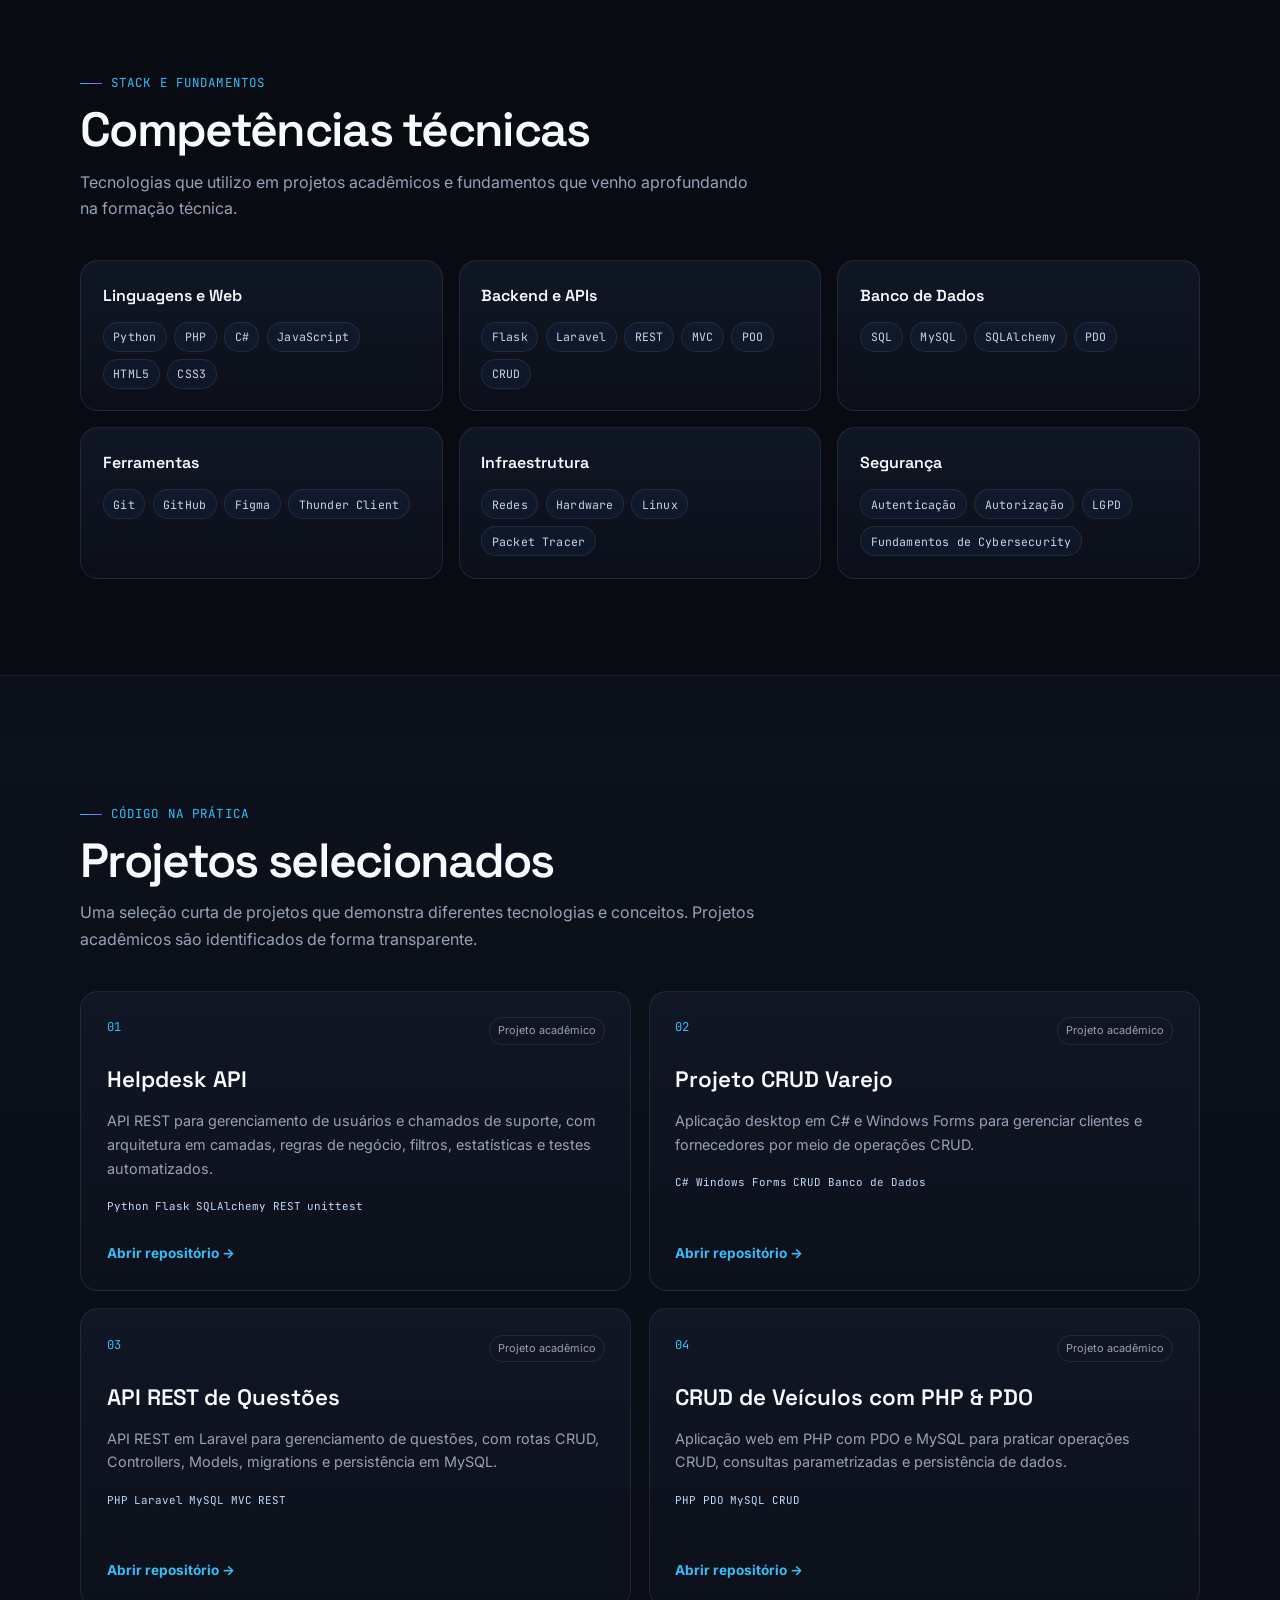
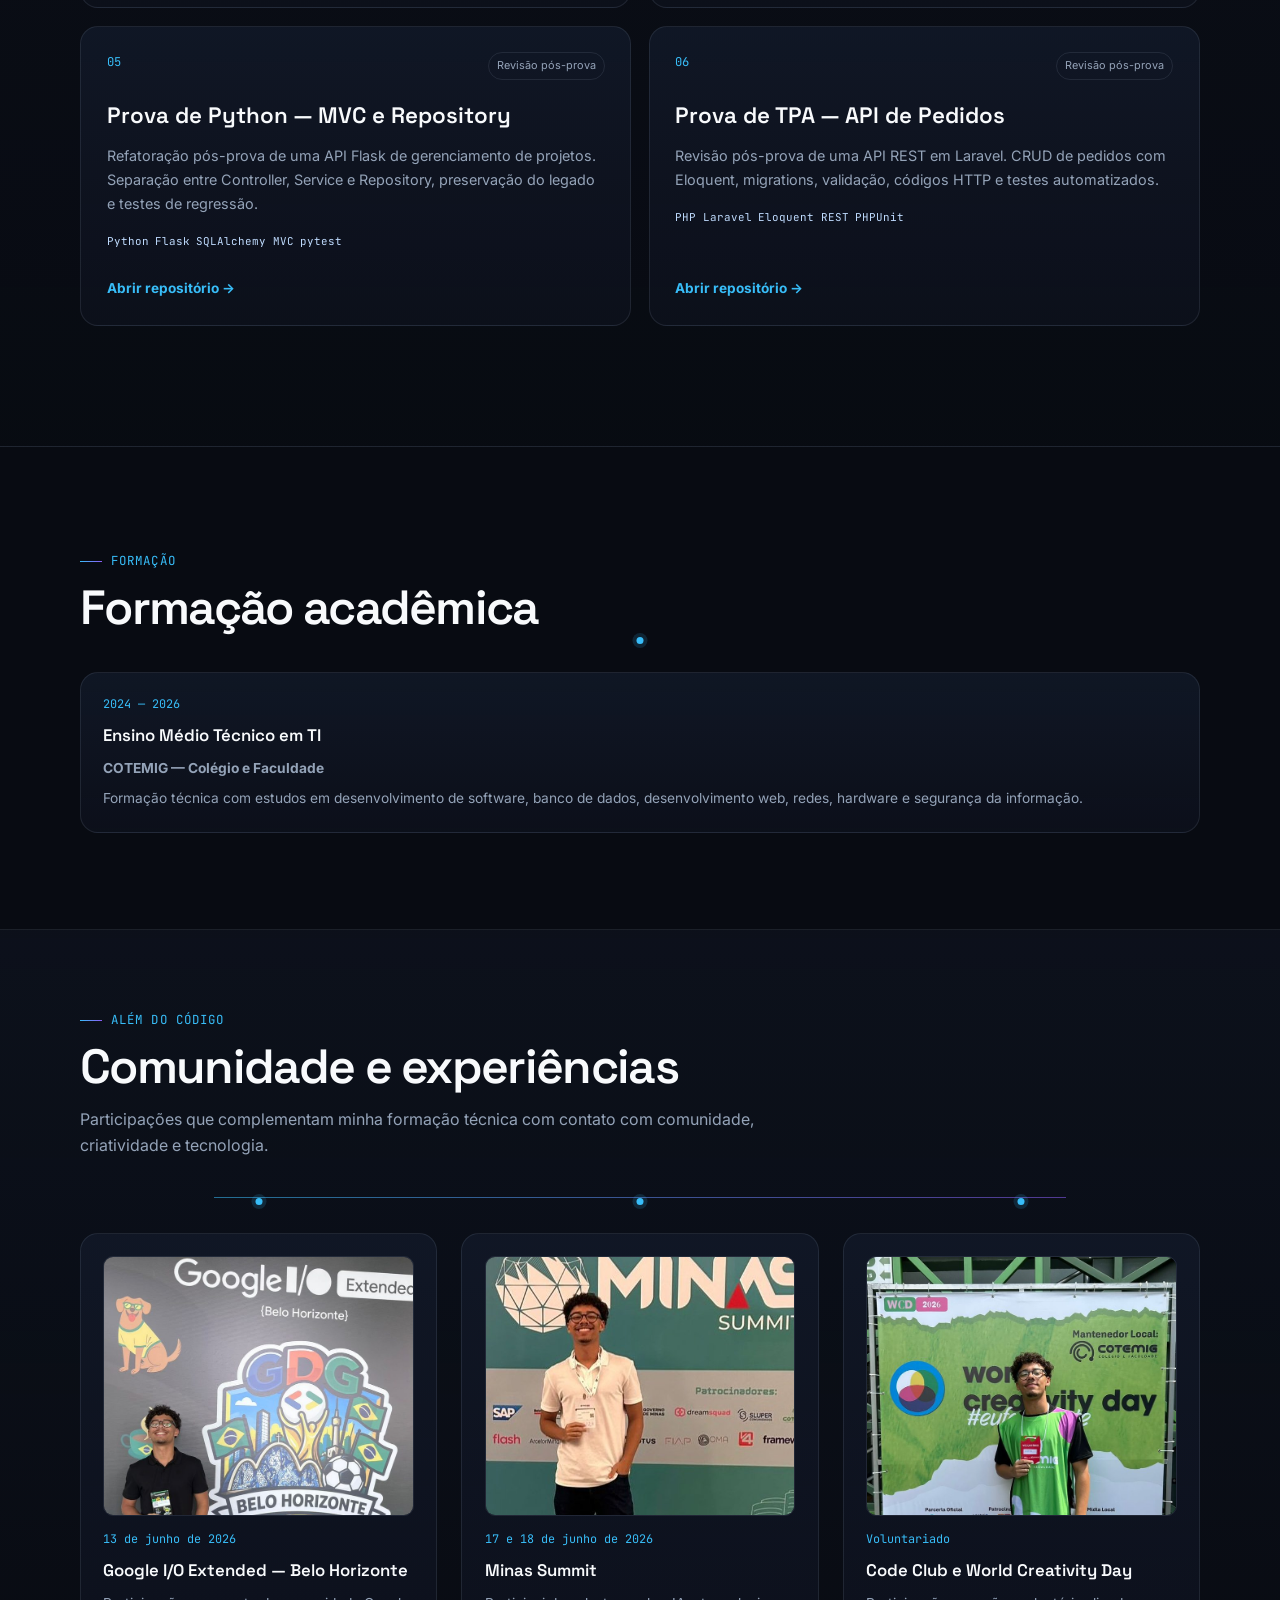
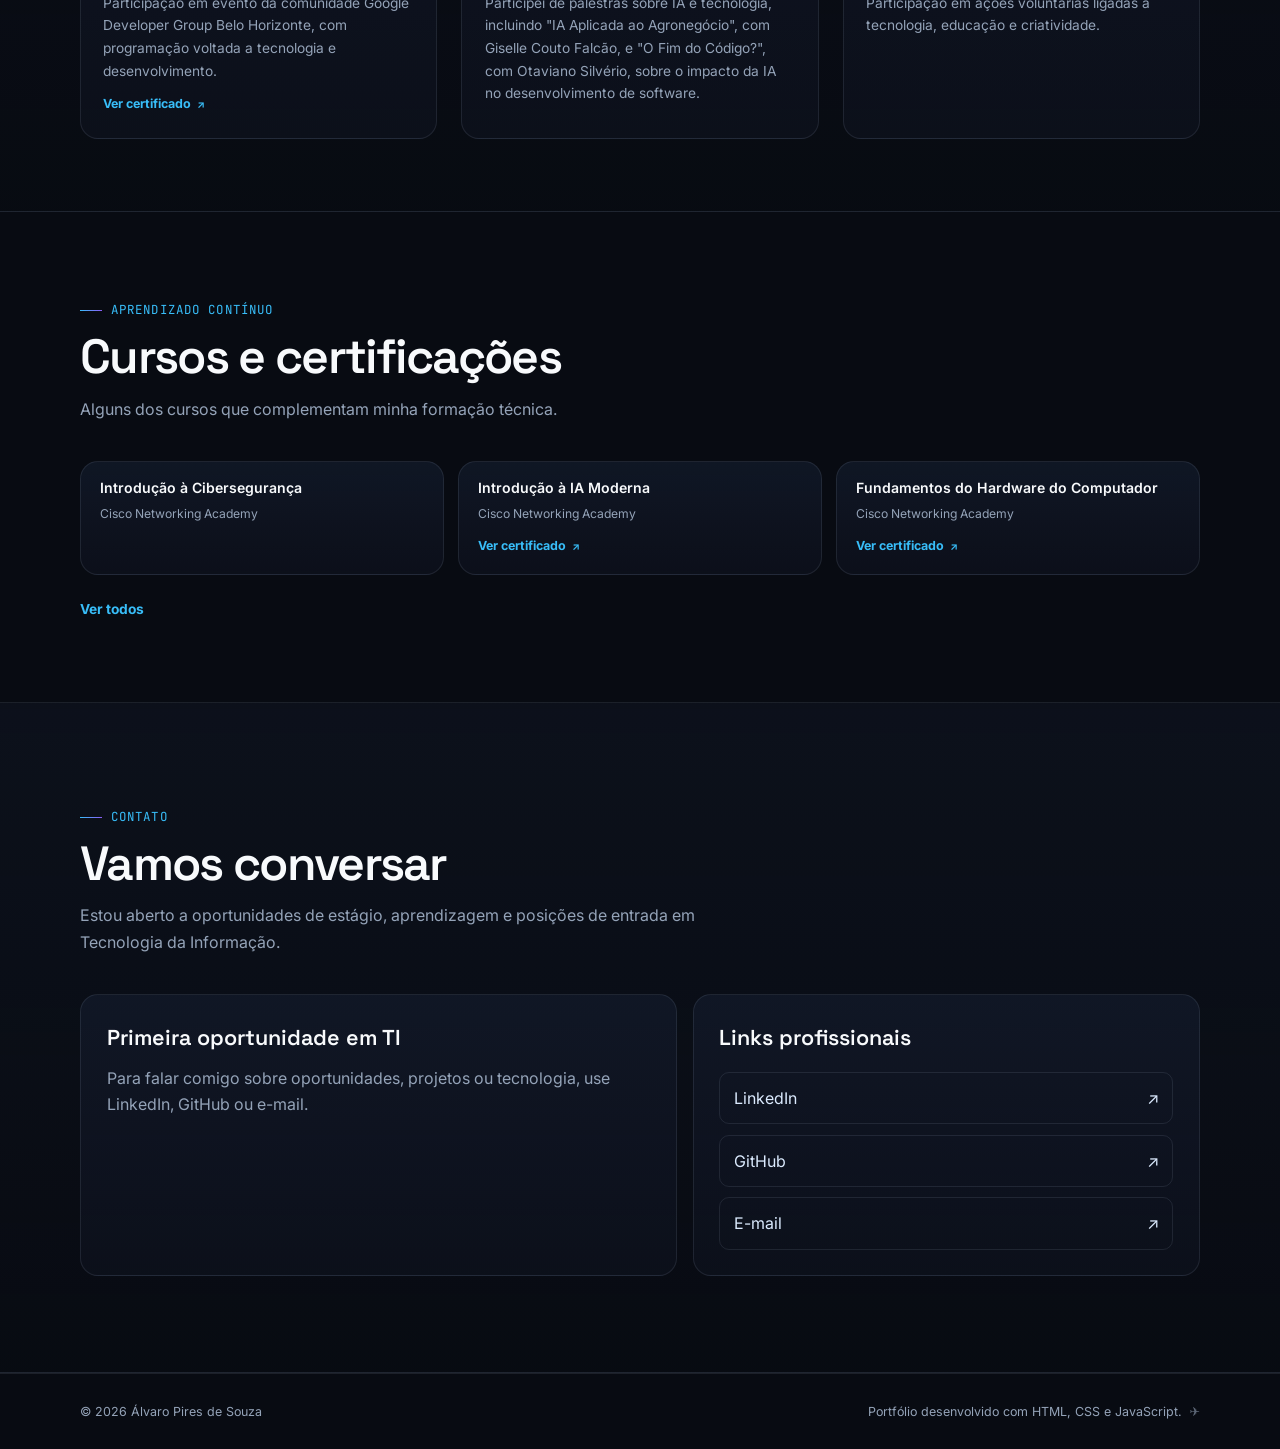
==== commit 0b077d80: "Adicionar revisões de Python e TPA aos projetos selecionados" ====
--- a/index.html
+++ b/index.html
@@ -183,6 +183,21 @@
             <div class="project-tags"><span>PHP</span><span>PDO</span><span>MySQL</span><span>CRUD</span></div>
             <a class="project-link" href="https://github.com/Alvaro3105/CRUD-em-PHP-PDO" target="_blank" rel="noopener" data-i18n="repoLink">Abrir repositório →</a>
           </article>
+          <article class="project-card reveal">
+            <div class="project-top"><span class="project-number">05</span><span class="project-label" data-i18n="examRevision">Revisão pós-prova</span></div>
+            <h3 data-i18n="projPythonTitle">Prova de Python — MVC e Repository</h3>
+            <p data-i18n="pythonExamDesc">Refatoração pós-prova de uma API Flask de gerenciamento de projetos. Separação entre Controller, Service e Repository, preservação do legado e testes de regressão.</p>
+            <div class="project-tags"><span>Python</span><span>Flask</span><span>SQLAlchemy</span><span>MVC</span><span>pytest</span></div>
+            <a class="project-link" href="https://github.com/Alvaro3105/Prova-de-python" target="_blank" rel="noopener" data-i18n="repoLink">Abrir repositório →</a>
+          </article>
+
+          <article class="project-card reveal">
+            <div class="project-top"><span class="project-number">06</span><span class="project-label" data-i18n="examRevision">Revisão pós-prova</span></div>
+            <h3 data-i18n="projTpaTitle">Prova de TPA — API de Pedidos</h3>
+            <p data-i18n="tpaExamDesc">Revisão pós-prova de uma API REST em Laravel. CRUD de pedidos com Eloquent, migrations, validação, códigos HTTP e testes automatizados.</p>
+            <div class="project-tags"><span>PHP</span><span>Laravel</span><span>Eloquent</span><span>REST</span><span>PHPUnit</span></div>
+            <a class="project-link" href="https://github.com/Alvaro3105/Prova-final-de-TPA-2etapa" target="_blank" rel="noopener" data-i18n="repoLink">Abrir repositório →</a>
+          </article>
         </div>
       </div>
     </section>
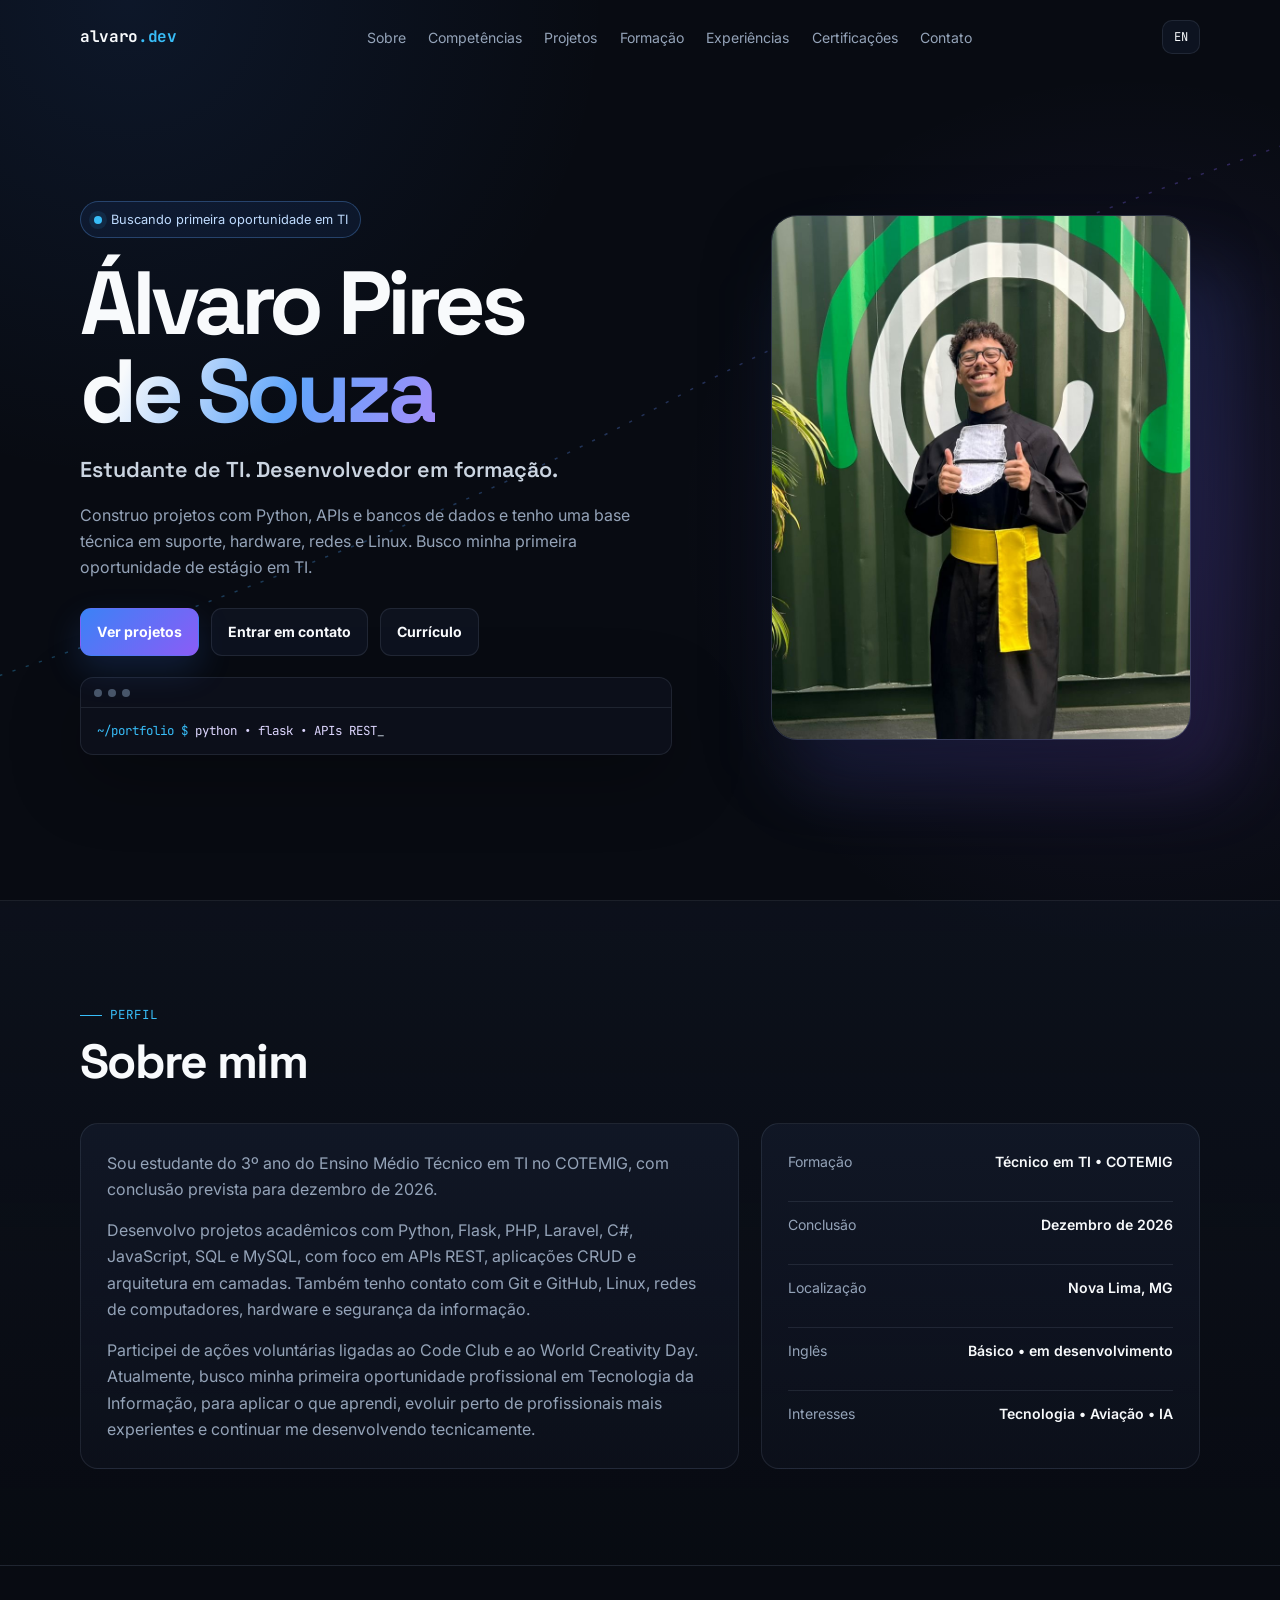
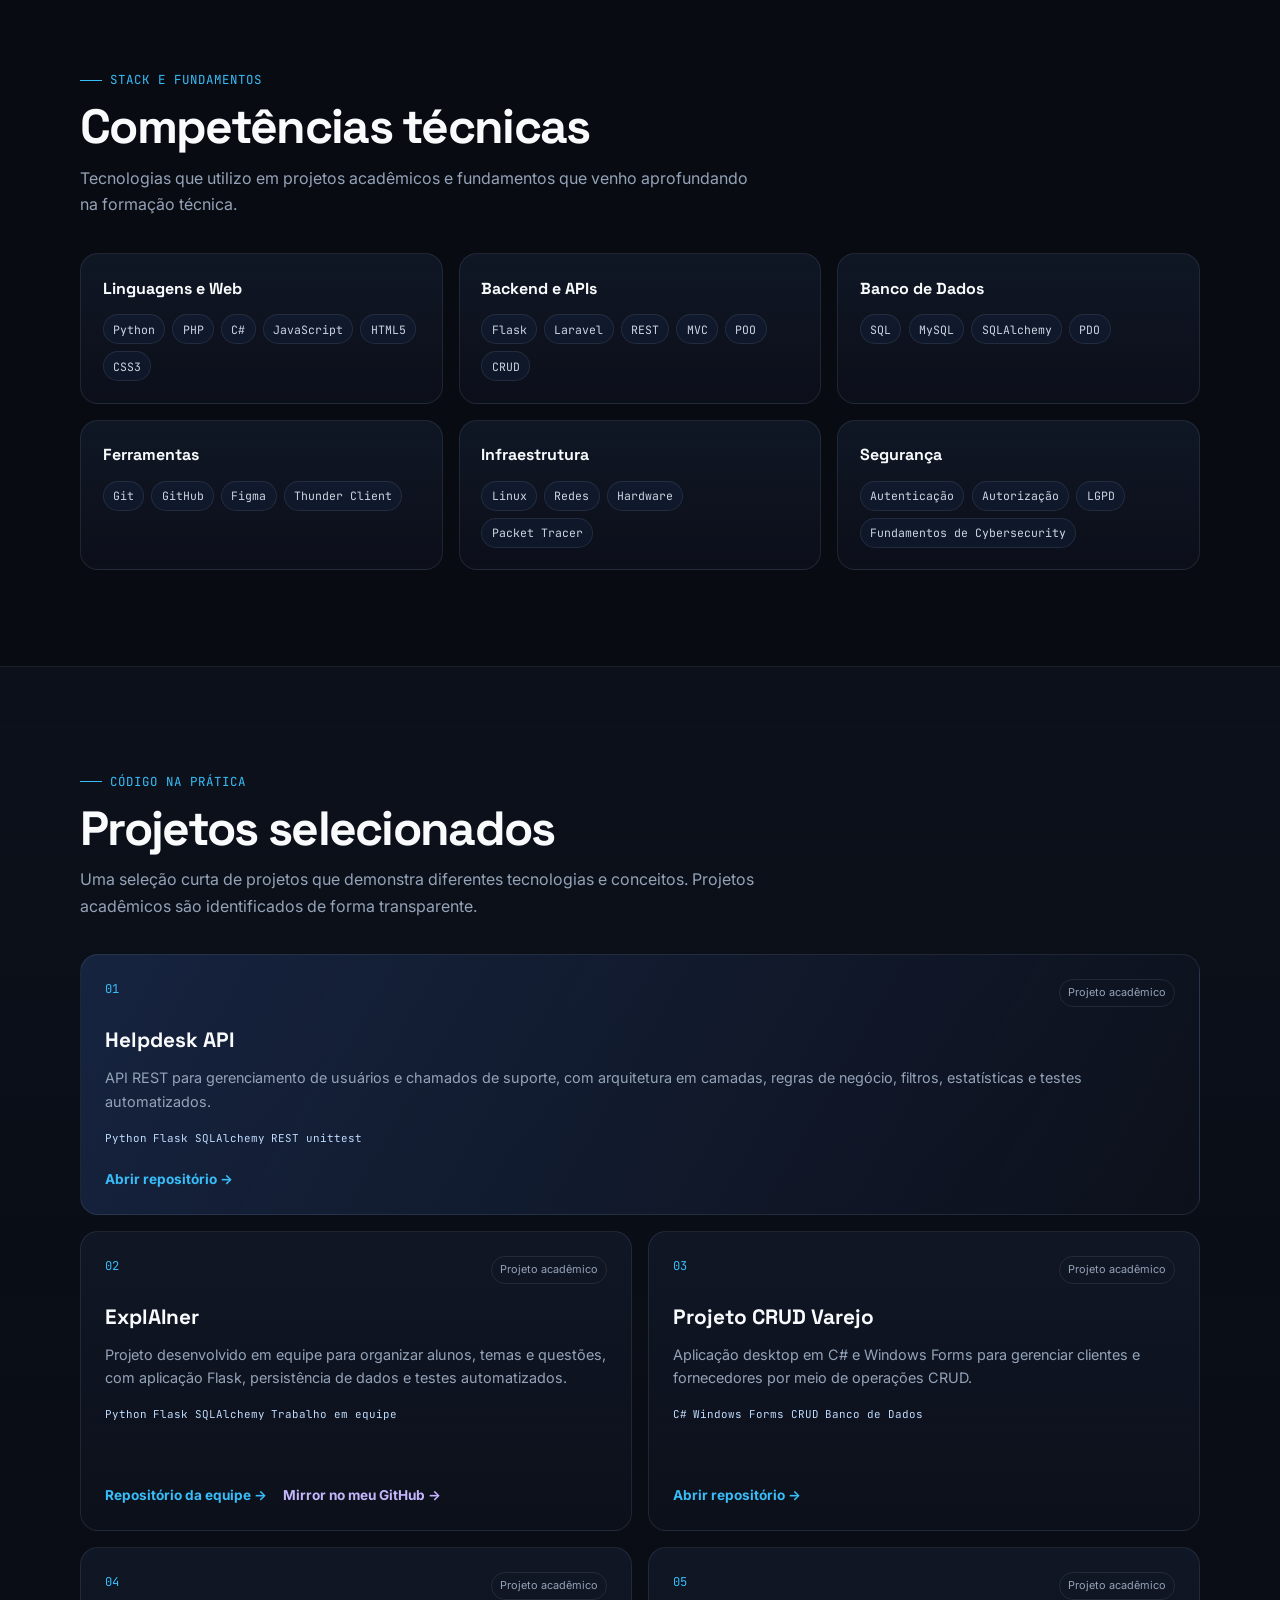
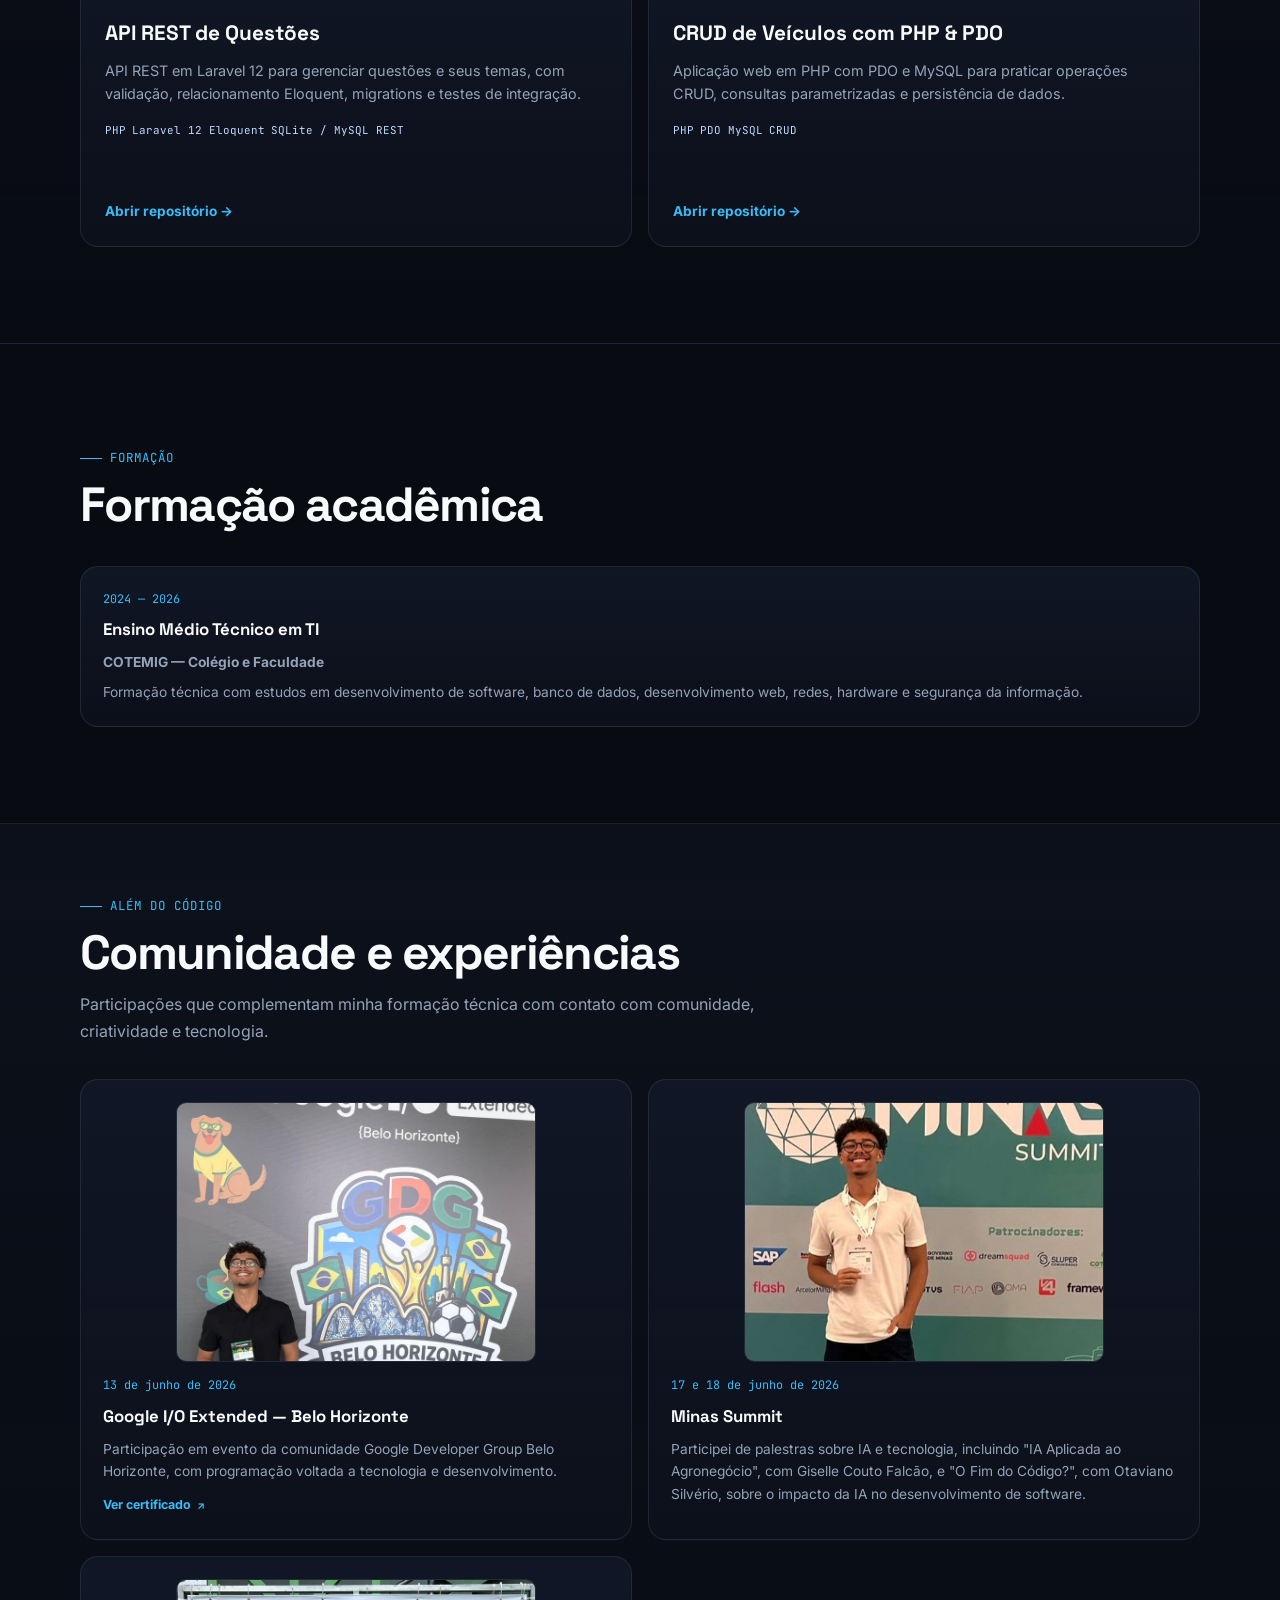
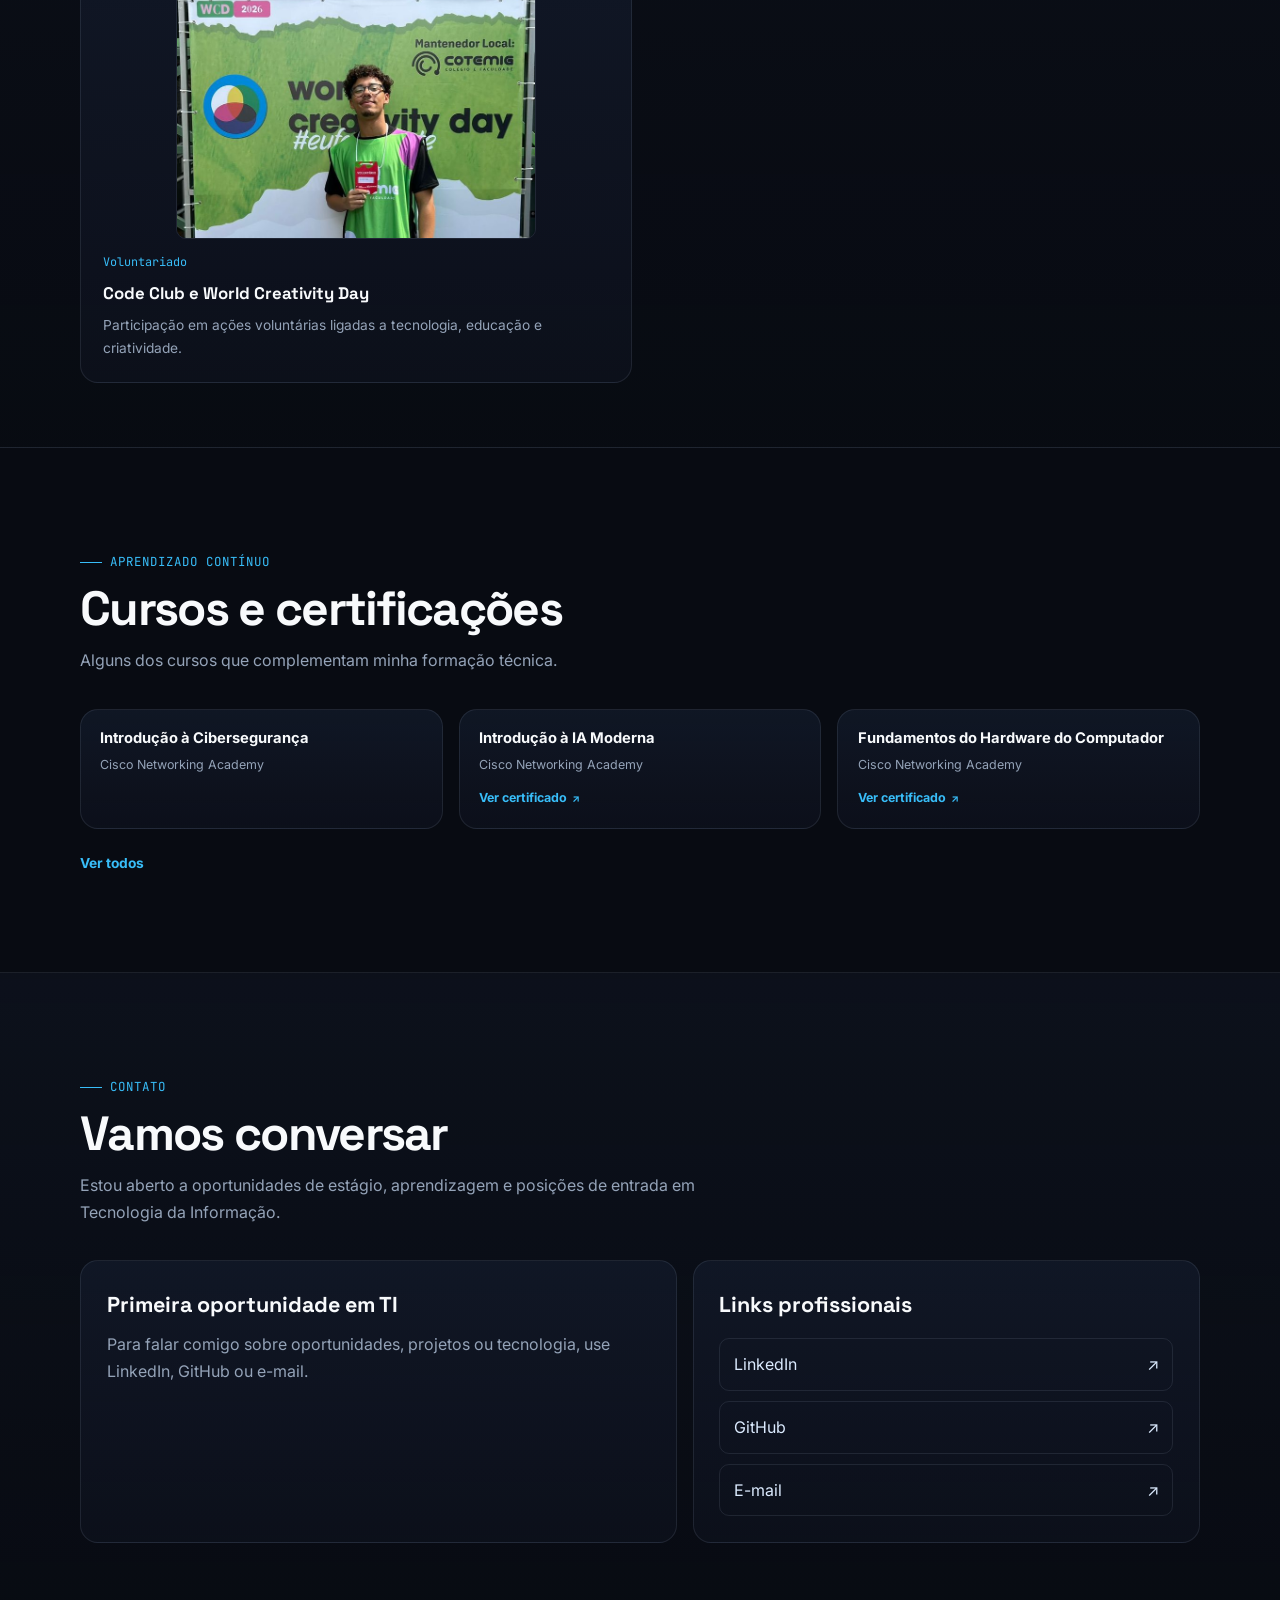
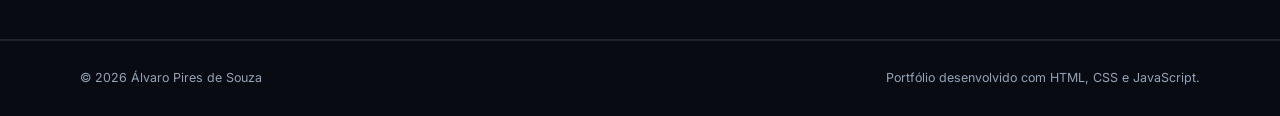
==== commit ccbb0f0a: "feat: destaca projetos e candidatura a estagio" ====
--- a/index.html
+++ b/index.html
@@ -3,16 +3,16 @@
 <head>
   <meta charset="UTF-8" />
   <meta name="viewport" content="width=device-width, initial-scale=1.0" />
-  <meta name="description" content="Portfólio de Álvaro Pires de Souza, estudante técnico em TI com projetos em desenvolvimento de software, APIs REST e banco de dados." />
+  <meta name="description" content="Portfólio de Álvaro Pires de Souza, estudante de TI e desenvolvedor em formação, com projetos em Python, APIs e bancos de dados." />
   <meta name="theme-color" content="#080b12" />
   <meta property="og:title" content="Álvaro Pires de Souza — Portfólio" />
-  <meta property="og:description" content="Estudante Técnico em TI | Desenvolvimento de Software • Banco de Dados" />
+  <meta property="og:description" content="Estudante de TI e desenvolvedor em formação. Projetos com Python, APIs e bancos de dados." />
   <meta property="og:type" content="website" />
   <meta property="og:url" content="https://alvaro3105.github.io/Portfolio/" />
   <meta property="og:image" content="https://alvaro3105.github.io/Portfolio/assets/images/perfil.jpg" />
   <meta name="twitter:card" content="summary_large_image" />
   <meta name="twitter:title" content="Álvaro Pires de Souza — Portfólio" />
-  <meta name="twitter:description" content="Estudante Técnico em TI | Desenvolvimento de Software • Banco de Dados" />
+  <meta name="twitter:description" content="Estudante de TI e desenvolvedor em formação. Projetos com Python, APIs e bancos de dados." />
   <meta name="twitter:image" content="https://alvaro3105.github.io/Portfolio/assets/images/perfil.jpg" />
   <link rel="canonical" href="https://alvaro3105.github.io/Portfolio/" />
   <link rel="icon" type="image/svg+xml" href="assets/images/favicon.svg" />
@@ -28,7 +28,7 @@
 
   <header class="site-header" id="siteHeader">
     <div class="container nav">
-      <a class="logo" href="#hero" data-i18n-aria="homeLabel" aria-label="Página inicial">alvaro<span>.dev</span></a>
+      <a class="logo" href="#hero" aria-label="Página inicial">alvaro<span>.dev</span></a>
 
       <ul class="nav-links" id="navLinks">
         <li><a href="#sobre" data-i18n="navAbout">Sobre</a></li>
@@ -37,18 +37,17 @@
         <li><a href="#formacao" data-i18n="navEducation">Formação</a></li>
         <li><a href="#experiencias" data-i18n="navJourney">Experiências</a></li>
         <li><a href="#certificacoes" data-i18n="navCertificates">Certificações</a></li>
-        <li><a href="assets/docs/Curriculo_Alvaro_Pires_de_Souza.pdf" download="Curriculo_Alvaro_Pires_de_Souza.pdf" data-i18n="resume">Currículo</a></li>
         <li><a href="#contato" data-i18n="navContact">Contato</a></li>
       </ul>
 
       <div class="nav-actions">
-        <button class="lang-switch" id="langSwitch" type="button" data-i18n-aria="langSwitchLabel" aria-label="Alternar idioma">EN</button>
-        <button class="menu-btn" id="menuBtn" type="button" data-i18n-aria="menuOpen" aria-label="Abrir menu" aria-expanded="false" aria-controls="navLinks">☰</button>
+        <button class="lang-switch" id="langSwitch" type="button" aria-label="Mudar para inglês">EN</button>
+        <button class="menu-btn" id="menuBtn" type="button" aria-label="Abrir menu" aria-controls="navLinks" aria-expanded="false">☰</button>
       </div>
     </div>
   </header>
 
-  <main id="main">
+  <main id="main" tabindex="-1">
     <section class="hero" id="hero">
       <svg class="flight-path" viewBox="0 0 1200 800" preserveAspectRatio="xMidYMid slice" aria-hidden="true" focusable="false">
         <defs>
@@ -57,38 +56,31 @@
             <stop offset="100%" stop-color="#8B5CF6" />
           </linearGradient>
         </defs>
-        <path id="flightRoute" class="route" d="M -50 650 Q 400 500 620 380 T 1250 120" fill="none" stroke="url(#routeGrad)" stroke-width="1.4" />
+        <path class="route" d="M -50 650 Q 400 500 620 380 T 1250 120" fill="none" stroke="url(#routeGrad)" stroke-width="1.4" />
         <circle cx="-50" cy="650" r="4" fill="#38BDF8" />
         <circle cx="1250" cy="120" r="4" fill="#8B5CF6" />
-        <g class="plane" opacity=".85">
-          <path d="M -9 0 L 7 -4 L 2 0 L 7 4 Z" fill="url(#routeGrad)" />
-          <animateMotion id="planeMotion" dur="46s" repeatCount="indefinite" rotate="auto" begin="indefinite">
-            <mpath href="#flightRoute" />
-          </animateMotion>
-        </g>
       </svg>
       <div class="container hero-grid">
         <div class="hero-content">
           <div class="availability" data-i18n="availability">Buscando primeira oportunidade em TI</div>
           <h1>Álvaro Pires<br /><span class="gradient-text">de Souza</span></h1>
-          <p class="hero-role" data-i18n="heroRole">Estudante Técnico em TI | Desenvolvimento de Software • Banco de Dados</p>
-          <p class="hero-copy" data-i18n="heroCopy">Desenvolvo projetos acadêmicos com foco em APIs REST, aplicações CRUD, banco de dados e arquitetura de software. Estou construindo minha base em desenvolvimento, infraestrutura e segurança para iniciar minha carreira em tecnologia.</p>
+          <p class="hero-role" data-i18n="heroRole">Estudante de TI. Desenvolvedor em formação.</p>
+          <p class="hero-copy" data-i18n="heroCopy">Construo projetos com Python, APIs e bancos de dados e tenho uma base técnica em suporte, hardware, redes e Linux. Busco minha primeira oportunidade de estágio em TI.</p>
 
           <div class="hero-actions">
             <a class="btn primary" href="#projetos" data-i18n="viewProjects">Ver projetos</a>
-            <a class="btn secondary" href="https://github.com/Alvaro3105" target="_blank" rel="noopener" data-i18n="github">GitHub</a>
-            <a class="btn secondary" href="https://www.linkedin.com/in/alvaro-pires-de-souza/" target="_blank" rel="noopener" data-i18n="linkedin">LinkedIn</a>
-            <a class="btn secondary" href="assets/docs/Curriculo_Alvaro_Pires_de_Souza.pdf" download="Curriculo_Alvaro_Pires_de_Souza.pdf" data-i18n="resume">Currículo</a>
-          </div>
-
-          <div class="terminal" data-i18n-aria="terminalLabel" aria-label="Tecnologias em destaque">
+            <a class="btn secondary" href="#contato" data-i18n="contactCta">Entrar em contato</a>
+            <a class="btn secondary" href="assets/docs/Curriculo_Alvaro_Pires_de_Souza.pdf" target="_blank" rel="noopener" data-i18n="resume">Currículo</a>
+          </div>
+
+          <div class="terminal" aria-label="Tecnologias em destaque">
             <div class="terminal-top" aria-hidden="true"><i></i><i></i><i></i></div>
             <div class="terminal-line"><span class="prompt">~/portfolio $ </span><span class="typed" id="typedText"></span><span aria-hidden="true">_</span></div>
           </div>
         </div>
 
         <div class="hero-photo-wrap reveal">
-          <img class="hero-photo" src="assets/images/perfil.jpg" alt="Álvaro Pires de Souza" data-i18n-alt="heroPhotoAlt" width="800" height="600" />
+          <img class="hero-photo" src="assets/images/perfil.jpg" alt="Retrato de Álvaro Pires de Souza" width="420" height="525" />
         </div>
       </div>
     </section>
@@ -109,7 +101,7 @@
             <p data-i18n="aboutP3">Participei de ações voluntárias ligadas ao Code Club e ao World Creativity Day. Atualmente, busco minha primeira oportunidade profissional em Tecnologia da Informação, para aplicar o que aprendi, evoluir perto de profissionais mais experientes e continuar me desenvolvendo tecnicamente.</p>
           </article>
 
-          <aside class="panel quick-facts reveal" data-i18n-aria="quickFactsLabel" aria-label="Informações rápidas">
+          <aside class="panel quick-facts reveal" aria-label="Informações rápidas">
             <div class="fact"><span data-i18n="factEducation">Formação</span><span data-i18n="factEducationValue">Técnico em TI • COTEMIG</span></div>
             <div class="fact"><span data-i18n="factConclusion">Conclusão</span><span data-i18n="factConclusionValue">Dezembro de 2026</span></div>
             <div class="fact"><span data-i18n="factLocation">Localização</span><span data-i18n="factLocationValue">Nova Lima, MG</span></div>
@@ -132,11 +124,11 @@
 
         <div class="skills-grid">
           <article class="skill-card reveal"><h3 data-i18n="langTitle">Linguagens e Web</h3><div class="pills"><span class="pill">Python</span><span class="pill">PHP</span><span class="pill">C#</span><span class="pill">JavaScript</span><span class="pill">HTML5</span><span class="pill">CSS3</span></div></article>
-          <article class="skill-card reveal"><h3 data-i18n="backendTitle">Backend e APIs</h3><div class="pills"><span class="pill">Flask</span><span class="pill">Laravel</span><span class="pill">REST</span><span class="pill">MVC</span><span class="pill" data-i18n="skillOOP">POO</span><span class="pill">CRUD</span></div></article>
+          <article class="skill-card reveal"><h3 data-i18n="backendTitle">Backend e APIs</h3><div class="pills"><span class="pill">Flask</span><span class="pill">Laravel</span><span class="pill">REST</span><span class="pill">MVC</span><span class="pill">POO</span><span class="pill">CRUD</span></div></article>
           <article class="skill-card reveal"><h3 data-i18n="dataTitle">Banco de Dados</h3><div class="pills"><span class="pill">SQL</span><span class="pill">MySQL</span><span class="pill">SQLAlchemy</span><span class="pill">PDO</span></div></article>
           <article class="skill-card reveal"><h3 data-i18n="toolsTitle">Ferramentas</h3><div class="pills"><span class="pill">Git</span><span class="pill">GitHub</span><span class="pill">Figma</span><span class="pill">Thunder Client</span></div></article>
-          <article class="skill-card reveal"><h3 data-i18n="infraTitle">Infraestrutura</h3><div class="pills"><span class="pill" data-i18n="skillNetworks">Redes</span><span class="pill">Hardware</span><span class="pill">Linux</span><span class="pill">Packet Tracer</span></div></article>
-          <article class="skill-card reveal"><h3 data-i18n="securityTitle">Segurança</h3><div class="pills"><span class="pill" data-i18n="skillAuth">Autenticação</span><span class="pill" data-i18n="skillAuthz">Autorização</span><span class="pill">LGPD</span><span class="pill" data-i18n="skillCyberFund">Fundamentos de Cybersecurity</span></div></article>
+          <article class="skill-card reveal"><h3 data-i18n="infraTitle">Infraestrutura</h3><div class="pills"><span class="pill">Linux</span><span class="pill">Redes</span><span class="pill">Hardware</span><span class="pill">Packet Tracer</span></div></article>
+          <article class="skill-card reveal"><h3 data-i18n="securityTitle">Segurança</h3><div class="pills"><span class="pill">Autenticação</span><span class="pill">Autorização</span><span class="pill">LGPD</span><span class="pill">Fundamentos de Cybersecurity</span></div></article>
         </div>
       </div>
     </section>
@@ -152,9 +144,9 @@
         </div>
 
         <div class="projects-grid">
-          <article class="project-card reveal">
+          <article class="project-card project-card--featured reveal">
             <div class="project-top"><span class="project-number">01</span><span class="project-label" data-i18n="academic">Projeto acadêmico</span></div>
-            <h3 data-i18n="projHelpdeskTitle">Helpdesk API</h3>
+            <h3>Helpdesk API</h3>
             <p data-i18n="helpdeskDesc">API REST para gerenciamento de usuários e chamados de suporte, com arquitetura em camadas, regras de negócio, filtros, estatísticas e testes automatizados.</p>
             <div class="project-tags"><span>Python</span><span>Flask</span><span>SQLAlchemy</span><span>REST</span><span>unittest</span></div>
             <a class="project-link" href="https://github.com/Alvaro3105/Helpdesk" target="_blank" rel="noopener" data-i18n="repoLink">Abrir repositório →</a>
@@ -162,41 +154,37 @@
 
           <article class="project-card reveal">
             <div class="project-top"><span class="project-number">02</span><span class="project-label" data-i18n="academic">Projeto acadêmico</span></div>
-            <h3 data-i18n="projRetailTitle">Projeto CRUD Varejo</h3>
-            <p data-i18n="retailDesc">Aplicação desktop em C# e Windows Forms para gerenciar clientes e fornecedores por meio de operações CRUD.</p>
-            <div class="project-tags"><span>C#</span><span>Windows Forms</span><span>CRUD</span><span data-i18n="tagDatabase">Banco de Dados</span></div>
-            <a class="project-link" href="https://github.com/Alvaro3105/projeto-final-crud-varejo" target="_blank" rel="noopener" data-i18n="repoLink">Abrir repositório →</a>
+            <h3>ExplAIner</h3>
+            <p data-i18n="explainerDesc">Projeto desenvolvido em equipe para organizar alunos, temas e questões, com aplicação Flask, persistência de dados e testes automatizados.</p>
+            <div class="project-tags"><span>Python</span><span>Flask</span><span>SQLAlchemy</span><span data-i18n="teamWork">Trabalho em equipe</span></div>
+            <div class="project-links">
+              <a class="project-link" href="https://github.com/lucasf0ntana/ExplAInerRepositorio" target="_blank" rel="noopener" data-i18n="canonicalRepoLink">Repositório da equipe →</a>
+              <a class="project-link project-link--secondary" href="https://github.com/Alvaro3105/Explainer" target="_blank" rel="noopener" data-i18n="mirrorRepoLink">Mirror no meu GitHub →</a>
+            </div>
           </article>
 
           <article class="project-card reveal">
             <div class="project-top"><span class="project-number">03</span><span class="project-label" data-i18n="academic">Projeto acadêmico</span></div>
-            <h3 data-i18n="projQuestionsTitle">API REST de Questões</h3>
-            <p data-i18n="laravelDesc">API REST em Laravel para gerenciamento de questões, com rotas CRUD, Controllers, Models, migrations e persistência em MySQL.</p>
-            <div class="project-tags"><span>PHP</span><span>Laravel</span><span>MySQL</span><span>MVC</span><span>REST</span></div>
-            <a class="project-link" href="https://github.com/Alvaro3105/atividade_integrada" target="_blank" rel="noopener" data-i18n="repoLink">Abrir repositório →</a>
+            <h3>Projeto CRUD Varejo</h3>
+            <p data-i18n="retailDesc">Aplicação desktop em C# e Windows Forms para gerenciar clientes e fornecedores por meio de operações CRUD.</p>
+            <div class="project-tags"><span>C#</span><span>Windows Forms</span><span>CRUD</span><span>Banco de Dados</span></div>
+            <a class="project-link" href="https://github.com/Alvaro3105/projeto-final-crud-varejo" target="_blank" rel="noopener" data-i18n="repoLink">Abrir repositório →</a>
           </article>
 
           <article class="project-card reveal">
             <div class="project-top"><span class="project-number">04</span><span class="project-label" data-i18n="academic">Projeto acadêmico</span></div>
-            <h3 data-i18n="projVehicleTitle">CRUD de Veículos com PHP &amp; PDO</h3>
+            <h3>API REST de Questões</h3>
+            <p data-i18n="laravelDesc">API REST em Laravel 12 para gerenciar questões e seus temas, com validação, relacionamento Eloquent, migrations e testes de integração.</p>
+            <div class="project-tags"><span>PHP</span><span>Laravel 12</span><span>Eloquent</span><span>SQLite / MySQL</span><span>REST</span></div>
+            <a class="project-link" href="https://github.com/Alvaro3105/atividade_integrada" target="_blank" rel="noopener" data-i18n="repoLink">Abrir repositório →</a>
+          </article>
+
+          <article class="project-card reveal">
+            <div class="project-top"><span class="project-number">05</span><span class="project-label" data-i18n="academic">Projeto acadêmico</span></div>
+            <h3>CRUD de Veículos com PHP &amp; PDO</h3>
             <p data-i18n="pdoDesc">Aplicação web em PHP com PDO e MySQL para praticar operações CRUD, consultas parametrizadas e persistência de dados.</p>
             <div class="project-tags"><span>PHP</span><span>PDO</span><span>MySQL</span><span>CRUD</span></div>
             <a class="project-link" href="https://github.com/Alvaro3105/CRUD-em-PHP-PDO" target="_blank" rel="noopener" data-i18n="repoLink">Abrir repositório →</a>
-          </article>
-          <article class="project-card reveal">
-            <div class="project-top"><span class="project-number">05</span><span class="project-label" data-i18n="examRevision">Revisão pós-prova</span></div>
-            <h3 data-i18n="projPythonTitle">Prova de Python — MVC e Repository</h3>
-            <p data-i18n="pythonExamDesc">Refatoração pós-prova de uma API Flask de gerenciamento de projetos. Separação entre Controller, Service e Repository, preservação do legado e testes de regressão.</p>
-            <div class="project-tags"><span>Python</span><span>Flask</span><span>SQLAlchemy</span><span>MVC</span><span>pytest</span></div>
-            <a class="project-link" href="https://github.com/Alvaro3105/Prova-de-python" target="_blank" rel="noopener" data-i18n="repoLink">Abrir repositório →</a>
-          </article>
-
-          <article class="project-card reveal">
-            <div class="project-top"><span class="project-number">06</span><span class="project-label" data-i18n="examRevision">Revisão pós-prova</span></div>
-            <h3 data-i18n="projTpaTitle">Prova de TPA — API de Pedidos</h3>
-            <p data-i18n="tpaExamDesc">Revisão pós-prova de uma API REST em Laravel. CRUD de pedidos com Eloquent, migrations, validação, códigos HTTP e testes automatizados.</p>
-            <div class="project-tags"><span>PHP</span><span>Laravel</span><span>Eloquent</span><span>REST</span><span>PHPUnit</span></div>
-            <a class="project-link" href="https://github.com/Alvaro3105/Prova-final-de-TPA-2etapa" target="_blank" rel="noopener" data-i18n="repoLink">Abrir repositório →</a>
           </article>
         </div>
       </div>
@@ -226,7 +214,7 @@
 
         <div class="timeline">
           <article class="timeline-item reveal">
-            <img class="timeline-photo google-photo" src="assets/images/google-io.jpg" alt="Álvaro no Google I/O Extended Belo Horizonte" data-i18n-alt="googleAlt" width="760" height="1351" />
+            <img class="timeline-photo google-photo" src="assets/images/google-io.jpg" alt="Álvaro no Google I/O Extended Belo Horizonte" loading="lazy" width="900" height="1600" />
             <div class="timeline-date" data-i18n="googleDate">13 de junho de 2026</div>
             <h3 data-i18n="googleTitle">Google I/O Extended — Belo Horizonte</h3>
             <p data-i18n="googleDesc">Participação em evento da comunidade Google Developer Group Belo Horizonte, com programação voltada a tecnologia e desenvolvimento.</p>
@@ -234,14 +222,14 @@
           </article>
 
           <article class="timeline-item reveal">
-            <img class="timeline-photo minas-photo" src="assets/images/minas-summit.jpg" alt="Álvaro no Minas Summit" data-i18n-alt="minasAlt" width="497" height="884" />
+            <img class="timeline-photo minas-photo" src="assets/images/minas-summit.jpg" alt="Álvaro no Minas Summit" loading="lazy" width="497" height="884" />
             <div class="timeline-date" data-i18n="minasDate">17 e 18 de junho de 2026</div>
             <h3 data-i18n="minasTitle">Minas Summit</h3>
             <p data-i18n="minasDesc">Participei de palestras sobre IA e tecnologia, incluindo "IA Aplicada ao Agronegócio", com Giselle Couto Falcão, e "O Fim do Código?", com Otaviano Silvério.</p>
           </article>
 
           <article class="timeline-item reveal">
-            <img class="timeline-photo wcd-photo" src="assets/images/world-creativity-day.jpg" alt="Álvaro em ação voluntária no World Creativity Day" data-i18n-alt="wcdAlt" width="760" height="1351" />
+            <img class="timeline-photo wcd-photo" src="assets/images/world-creativity-day.jpg" alt="Álvaro em ação voluntária no World Creativity Day" loading="lazy" width="900" height="1600" />
             <div class="timeline-date" data-i18n="volunteerDate">Voluntariado</div>
             <h3 data-i18n="volunteerTitle">Code Club e World Creativity Day</h3>
             <p data-i18n="volunteerDesc">Participação em ações voluntárias ligadas a tecnologia, educação e criatividade.</p>
@@ -270,7 +258,7 @@
           <article class="certificate-card hidden-cert reveal"><h3 data-i18n="certDevices">Using Computer and Mobile Devices</h3><p data-i18n="cisco">Cisco Networking Academy</p><a class="cert-view" href="assets/docs/certificados/cisco-using-computer-mobile-devices.pdf" target="_blank" rel="noopener" data-i18n="certView">Ver certificado</a></article>
           <article class="certificate-card hidden-cert reveal"><h3 data-i18n="certCoke">Coletivo Coca-Cola Jovem</h3><p data-i18n="coke">Coletivo Coca-Cola • 2026</p><a class="cert-view" href="assets/docs/certificados/coletivo-coca-cola-jovem.pdf" target="_blank" rel="noopener" data-i18n="certView">Ver certificado</a></article>
         </div>
-        <div class="cert-actions reveal"><button type="button" class="text-button" id="certToggle" aria-expanded="false" aria-controls="certificatesGrid" data-i18n="showAll">Ver todos</button></div>
+        <div class="cert-actions reveal"><button type="button" class="text-button" id="certToggle" aria-controls="certificatesGrid" aria-expanded="false" data-i18n="showAll">Ver todos</button></div>
       </div>
     </section>
 
@@ -292,9 +280,9 @@
           <aside class="contact-card reveal">
             <h3 data-i18n="contactLinksTitle">Links profissionais</h3>
             <div class="contact-links">
-              <a href="https://www.linkedin.com/in/alvaro-pires-de-souza/" target="_blank" rel="noopener"><span>LinkedIn</span><span>↗</span></a>
-              <a href="https://github.com/Alvaro3105" target="_blank" rel="noopener"><span>GitHub</span><span>↗</span></a>
-              <a href="mailto:ap4321316@gmail.com"><span data-i18n="contactEmailLabel">E-mail</span><span>↗</span></a>
+              <a href="https://www.linkedin.com/in/alvaro-pires-de-souza/" target="_blank" rel="noopener"><span>LinkedIn</span><span aria-hidden="true">↗</span></a>
+              <a href="https://github.com/Alvaro3105" target="_blank" rel="noopener"><span>GitHub</span><span aria-hidden="true">↗</span></a>
+              <a href="mailto:ap4321316@gmail.com"><span>E-mail</span><span aria-hidden="true">↗</span></a>
             </div>
           </aside>
         </div>
@@ -305,10 +293,10 @@
   <footer>
     <div class="container footer-inner">
       <span>© <span id="year"></span> Álvaro Pires de Souza</span>
-      <span class="footer-tech"><span data-i18n="footer">Portfólio desenvolvido com HTML, CSS e JavaScript.</span> <span class="footer-plane" aria-hidden="true">✈</span></span>
+      <span data-i18n="footer">Portfólio desenvolvido com HTML, CSS e JavaScript.</span>
     </div>
   </footer>
 
   <script src="assets/js/main.js" defer></script>
 </body>
-</html>+</html>
--- a/assets/css/style.css
+++ b/assets/css/style.css
@@ -8,13 +8,10 @@
   --blue: #3b82f6;
   --blue-light: #38bdf8;
   --purple: #8b5cf6;
-  --blue-deep: #1d4ed8;
-  --purple-deep: #6d28d9;
   --border: rgba(148, 163, 184, 0.14);
   --border-strong: rgba(96, 165, 250, 0.3);
   --shadow: 0 24px 70px rgba(0, 0, 0, 0.28);
   --radius: 18px;
-  --ease: cubic-bezier(.16, .8, .24, 1);
   --display: "Space Grotesk", system-ui, sans-serif;
   --body: "Inter", system-ui, sans-serif;
   --mono: "JetBrains Mono", ui-monospace, monospace;
@@ -31,17 +28,6 @@
   font-family: var(--body);
   line-height: 1.65;
   overflow-x: hidden;
-  position: relative;
-}
-body::after {
-  content: "";
-  position: fixed;
-  inset: 0;
-  z-index: 2;
-  opacity: .035;
-  mix-blend-mode: overlay;
-  pointer-events: none;
-  background-image: url("data:image/svg+xml,%3Csvg xmlns='http://www.w3.org/2000/svg' viewBox='0 0 220 220'%3E%3Cfilter id='n'%3E%3CfeTurbulence type='fractalNoise' baseFrequency='0.85' numOctaves='2' stitchTiles='stitch'/%3E%3C/filter%3E%3Crect width='100%25' height='100%25' filter='url(%23n)'/%3E%3C/svg%3E");
 }
 
 a { color: inherit; }
@@ -54,6 +40,7 @@
   outline-offset: 3px;
   border-radius: 6px;
 }
+#main:focus { outline: none; }
 
 .skip-link {
   position: fixed;
@@ -72,21 +59,21 @@
 .container { width: min(1120px, calc(100% - 2.5rem)); margin-inline: auto; }
 .section { padding: 6rem 0; position: relative; }
 .section.alt { background: linear-gradient(180deg, rgba(17,24,39,.42), rgba(8,11,18,.2)); border-block: 1px solid var(--border); }
-.section-head { display: flex; align-items: end; justify-content: space-between; gap: 2rem; margin-bottom: 2.4rem; }
+.section-head { display: flex; align-items: end; justify-content: space-between; gap: 2rem; margin-bottom: 2.2rem; }
 .eyebrow {
   display: inline-flex;
   align-items: center;
-  gap: .55rem;
+  gap: .5rem;
   font-family: var(--mono);
   color: var(--blue-light);
   font-size: .78rem;
-  letter-spacing: .09em;
+  letter-spacing: .08em;
   text-transform: uppercase;
-  margin-bottom: .7rem;
-}
-.eyebrow::before { content: ""; width: 22px; height: 1px; background: linear-gradient(90deg, var(--blue-light), var(--purple)); }
-.section h2 { font-family: var(--display); font-weight: 600; font-size: clamp(2rem, 4vw, 3rem); line-height: 1.06; letter-spacing: -.035em; }
-.section-intro { max-width: 680px; color: var(--muted); margin-top: .8rem; }
+  margin-bottom: .65rem;
+}
+.eyebrow::before { content: ""; width: 22px; height: 1px; background: currentColor; }
+.section h2 { font-family: var(--display); font-size: clamp(2rem, 4vw, 3rem); line-height: 1.08; letter-spacing: -.035em; }
+.section-intro { max-width: 680px; color: var(--muted); margin-top: .75rem; }
 
 /* Nav */
 .site-header {
@@ -94,14 +81,14 @@
   inset: 0 0 auto;
   z-index: 100;
   border-bottom: 1px solid transparent;
-  transition: background .25s var(--ease), border-color .25s var(--ease);
+  transition: background .25s, border-color .25s;
 }
 .site-header.scrolled { background: rgba(8, 11, 18, .86); backdrop-filter: blur(18px); border-color: var(--border); }
 .nav { min-height: 74px; display: flex; align-items: center; justify-content: space-between; gap: 1rem; }
 .logo { font-family: var(--mono); font-weight: 700; text-decoration: none; letter-spacing: -.02em; }
 .logo span { color: var(--blue-light); }
 .nav-links { display: flex; gap: 1.4rem; list-style: none; align-items: center; }
-.nav-links a { text-decoration: none; color: var(--muted); font-size: .88rem; transition: color .2s var(--ease); }
+.nav-links a { text-decoration: none; color: var(--muted); font-size: .88rem; transition: color .2s; }
 .nav-links a:hover, .nav-links a:focus-visible { color: var(--text); }
 .nav-actions { display: flex; align-items: center; gap: .65rem; }
 .lang-switch {
@@ -113,25 +100,22 @@
   font-family: var(--mono);
   font-size: .76rem;
   cursor: pointer;
-  transition: border-color .2s var(--ease), background .2s var(--ease);
-}
-.lang-switch:hover { border-color: var(--border-strong); background: var(--surface-2); }
+}
 .menu-btn { display: none; background: transparent; color: var(--text); border: 1px solid var(--border); border-radius: 10px; width: 42px; height: 42px; font-size: 1.15rem; }
 
 /* Hero */
 .hero { min-height: 100vh; display: grid; align-items: center; padding: 8.5rem 0 5rem; position: relative; isolation: isolate; }
 .hero-grid { display: grid; grid-template-columns: 1.15fr .85fr; align-items: center; gap: clamp(2.5rem, 7vw, 6rem); }
 
-/* Aviação */
-.flight-path { position: absolute; inset: 0; z-index: -1; opacity: .34; pointer-events: none; }
-.flight-path path.route { stroke-dasharray: 3 10; }
+/* Rota de voo discreta no fundo do Hero - detalhe pessoal (aviacao), puramente decorativo */
+.flight-path { position: absolute; inset: 0; z-index: -1; opacity: .3; pointer-events: none; }
+.flight-path path { stroke-dasharray: 3 10; }
 .flight-path circle { opacity: .8; }
 @media (prefers-reduced-motion: no-preference) {
   .flight-path .route { animation: flight-dash 70s linear infinite; }
 }
 @keyframes flight-dash { to { stroke-dashoffset: -2000; } }
-@media (max-width: 900px) { .flight-path { opacity: .2; } }
-
+@media (max-width: 900px) { .flight-path { opacity: .18; } }
 .availability {
   display: inline-flex; align-items: center; gap: .55rem;
   padding: .45rem .8rem;
@@ -143,15 +127,8 @@
   margin-bottom: 1.35rem;
 }
 .availability::before { content: ""; width: 8px; height: 8px; border-radius: 50%; background: var(--blue-light); box-shadow: 0 0 0 5px rgba(56,189,248,.10); }
-@media (prefers-reduced-motion: no-preference) {
-  .availability::before { animation: pulse-dot 2.6s ease-in-out infinite; }
-}
-@keyframes pulse-dot {
-  0%, 100% { box-shadow: 0 0 0 5px rgba(56,189,248,.10); }
-  50% { box-shadow: 0 0 0 8px rgba(56,189,248,.16); }
-}
-.hero h1 { font-family: var(--display); font-weight: 700; font-size: clamp(3.2rem, 7.5vw, 6.2rem); line-height: .96; letter-spacing: -.06em; margin-bottom: 1.1rem; }
-.gradient-text { background: linear-gradient(115deg, #f8fafc 10%, #7dd3fc 46%, #a78bfa 88%); -webkit-background-clip: text; background-clip: text; color: transparent; }
+.hero h1 { font-family: var(--display); font-size: clamp(3rem, 7vw, 5.6rem); line-height: .98; letter-spacing: -.055em; margin-bottom: 1rem; }
+.gradient-text { background: linear-gradient(115deg, #f8fafc 15%, #60a5fa 58%, #a78bfa); -webkit-background-clip: text; background-clip: text; color: transparent; }
 .hero-role { color: #cbd5e1; font-family: var(--display); font-size: clamp(1.05rem, 2vw, 1.35rem); font-weight: 600; margin-bottom: .9rem; }
 .hero-copy { color: var(--muted); max-width: 640px; font-size: 1rem; }
 .hero-actions { display: flex; flex-wrap: wrap; gap: .75rem; margin-top: 1.7rem; }
@@ -164,13 +141,12 @@
   font-weight: 700;
   font-size: .88rem;
   border: 1px solid var(--border);
-  transition: transform .2s var(--ease), border-color .2s var(--ease), background .2s var(--ease), box-shadow .25s var(--ease);
+  transition: transform .2s, border-color .2s, background .2s;
 }
 .btn:hover { transform: translateY(-2px); }
-.btn.primary { background: linear-gradient(135deg, var(--blue-deep), var(--purple-deep)); color: #fff; border-color: transparent; box-shadow: 0 14px 34px rgba(59,130,246,.18); }
-.btn.primary:hover { box-shadow: 0 18px 46px rgba(59,130,246,.3); }
+.btn.primary { background: linear-gradient(135deg, var(--blue), var(--purple)); color: #fff; border-color: transparent; box-shadow: 0 14px 34px rgba(59,130,246,.18); }
 .btn.secondary { background: rgba(17,24,39,.62); color: var(--text); }
-.btn.secondary:hover { border-color: var(--border-strong); background: var(--surface-2); }
+.btn.secondary:hover { border-color: var(--border-strong); }
 .terminal {
   margin-top: 1.35rem;
   width: min(100%, 620px);
@@ -178,7 +154,7 @@
   background: rgba(13,17,28,.86);
   border-radius: 13px;
   overflow: hidden;
-  box-shadow: var(--shadow), inset 0 1px 0 rgba(248,250,252,.05);
+  box-shadow: var(--shadow);
 }
 .terminal-top { display: flex; gap: 6px; padding: .65rem .8rem; border-bottom: 1px solid var(--border); }
 .terminal-top i { width: 8px; height: 8px; border-radius: 50%; background: #475569; }
@@ -192,20 +168,21 @@
   position: absolute;
   inset: 10% -7% -8% 7%;
   border-radius: 28px;
-  background: linear-gradient(135deg, rgba(59,130,246,.24), rgba(139,92,246,.2));
+  background: linear-gradient(135deg, rgba(59,130,246,.22), rgba(139,92,246,.18));
   filter: blur(35px);
   z-index: -1;
 }
 .hero-photo {
   width: min(100%, 420px);
   margin-inline: auto;
-  aspect-ratio: 3 / 4;
+  aspect-ratio: 4 / 5;
   object-fit: cover;
-  object-position: center 90%;
+  object-position: center;
   border-radius: 26px;
   border: 1px solid rgba(148,163,184,.24);
   box-shadow: var(--shadow);
 }
+.photo-note { margin-top: .8rem; color: var(--muted); font-family: var(--mono); font-size: .72rem; text-align: center; }
 
 /* Cards */
 .about-grid { display: grid; grid-template-columns: 1.2fr .8fr; gap: 1.4rem; }
@@ -224,74 +201,38 @@
 .fact span:last-child { text-align: right; font-weight: 600; }
 
 .skills-grid { display: grid; grid-template-columns: repeat(3, 1fr); gap: 1rem; }
-.skill-card { padding: 1.35rem; transition: border-color .25s var(--ease); }
-.skill-card:hover { border-color: var(--border-strong); }
-.skill-card h3 { font-family: var(--display); font-weight: 600; font-size: 1rem; margin-bottom: .8rem; }
+.skill-card { padding: 1.35rem; }
+.skill-card h3 { font-family: var(--display); font-size: 1rem; margin-bottom: .75rem; }
 .pills { display: flex; flex-wrap: wrap; gap: .45rem; }
-.pill { padding: .28rem .6rem; border-radius: 999px; border: 1px solid var(--border); background: rgba(59,130,246,.06); color: #cbd5e1; font-family: var(--mono); font-size: .72rem; letter-spacing: .015em; }
-
-.projects-grid { display: grid; grid-template-columns: repeat(2, 1fr); gap: 1.1rem; }
-.project-card {
-  padding: 1.6rem;
-  display: flex;
-  flex-direction: column;
-  min-height: 300px;
-  position: relative;
-  overflow: hidden;
-  transition: transform .3s var(--ease), border-color .3s var(--ease);
-}
-.project-card::before {
-  content: "";
-  position: absolute;
-  inset: 0 0 auto 0;
-  height: 2px;
-  background: linear-gradient(90deg, var(--blue-light), var(--purple));
-  opacity: 0;
-  transition: opacity .3s var(--ease);
-}
+.pill { padding: .28rem .58rem; border-radius: 999px; border: 1px solid var(--border); background: rgba(59,130,246,.06); color: #cbd5e1; font-family: var(--mono); font-size: .72rem; }
+
+.projects-grid { display: grid; grid-template-columns: repeat(2, 1fr); gap: 1rem; }
+.project-card { padding: 1.5rem; display: flex; flex-direction: column; min-height: 300px; transition: transform .2s, border-color .2s; }
+.project-card--featured { grid-column: 1 / -1; min-height: 260px; background: linear-gradient(120deg, rgba(23,37,65,.96), rgba(13,17,28,.84)); }
 .project-card:hover { transform: translateY(-4px); border-color: var(--border-strong); }
-.project-card:hover::before { opacity: 1; }
 .project-top { display: flex; align-items: flex-start; justify-content: space-between; gap: 1rem; }
 .project-number { font-family: var(--mono); color: var(--blue-light); font-size: .76rem; }
 .project-label { padding: .24rem .5rem; border-radius: 999px; border: 1px solid var(--border); color: var(--muted); font-size: .68rem; }
-.project-card h3 { font-family: var(--display); font-weight: 600; font-size: 1.4rem; margin: 1.1rem 0 .6rem; }
+.project-card h3 { font-family: var(--display); font-size: 1.3rem; margin: 1rem 0 .55rem; }
 .project-card p { color: var(--muted); font-size: .9rem; }
-.project-tags { display: flex; flex-wrap: wrap; gap: .4rem; margin: 1.1rem 0 1.3rem; }
+.project-tags { display: flex; flex-wrap: wrap; gap: .4rem; margin: 1rem 0 1.25rem; }
 .project-tags span { font-family: var(--mono); font-size: .68rem; color: #bfdbfe; }
-.project-link { margin-top: auto; text-decoration: none; font-weight: 700; font-size: .85rem; color: var(--blue-light); transition: color .2s var(--ease); }
+.project-links { display: flex; flex-wrap: wrap; align-items: center; gap: .65rem 1rem; margin-top: auto; }
+.project-link { margin-top: auto; text-decoration: none; font-weight: 700; font-size: .85rem; color: var(--blue-light); }
+.project-links .project-link { margin-top: 0; }
+.project-link--secondary { color: #c4b5fd; }
 .project-link:hover { color: #fff; }
 
-.timeline { position: relative; display: grid; grid-template-columns: repeat(3, 1fr); gap: 1.5rem; padding-top: 2.25rem; }
-.timeline::before {
-  content: "";
-  position: absolute;
-  top: 0;
-  left: 12%;
-  right: 12%;
-  height: 1px;
-  background: linear-gradient(90deg, rgba(56,189,248,.55), rgba(139,92,246,.55));
-}
-.timeline-item { padding: 1.4rem; position: relative; }
-.timeline-item::after {
-  content: "";
-  position: absolute;
-  top: -2.25rem;
-  left: 50%;
-  transform: translateX(-50%);
-  width: 7px;
-  height: 7px;
-  border-radius: 50%;
-  background: var(--blue-light);
-  box-shadow: 0 0 0 4px rgba(56,189,248,.15);
-}
+.timeline { display: grid; grid-template-columns: repeat(2, 1fr); gap: 1rem; }
+.timeline-item { padding: 1.4rem; }
 .timeline-date { color: var(--blue-light); font-family: var(--mono); font-size: .74rem; margin-bottom: .45rem; }
-.timeline-item h3 { font-family: var(--display); font-weight: 600; font-size: 1.05rem; }
+.timeline-item h3 { font-family: var(--display); font-size: 1.05rem; }
 .timeline-item p { color: var(--muted); font-size: .86rem; margin-top: .45rem; }
 
-.certificates-grid { display: grid; grid-template-columns: repeat(3, 1fr); gap: .85rem; }
-.certificate-card { padding: 1.05rem 1.2rem; }
-.certificate-card h3 { font-size: .88rem; line-height: 1.35; font-weight: 600; }
-.certificate-card p { color: var(--muted); font-size: .76rem; margin-top: .4rem; }
+.certificates-grid { display: grid; grid-template-columns: repeat(3, 1fr); gap: 1rem; }
+.certificate-card { padding: 1.2rem; }
+.certificate-card h3 { font-size: .92rem; line-height: 1.35; }
+.certificate-card p { color: var(--muted); font-size: .78rem; margin-top: .4rem; }
 .certificate-card.hidden-cert { display: none; }
 .show-all-certs .certificate-card.hidden-cert { display: block; }
 .cert-actions { margin-top: 1.25rem; }
@@ -310,27 +251,23 @@
   margin-bottom: .85rem;
   margin-inline: auto;
 }
-#experiencias { padding-block: 4.5rem; }
-#projetos { padding-block: 7.5rem; }
-#certificacoes { padding-block: 5rem; }
-.google-photo { object-position: center 27%; }
-.minas-photo { object-position: center 28%; }
-.wcd-photo { object-position: center 26%; }
+#experiencias { padding-block: 4rem; }
+.google-photo { object-position: center 33%; }
+.minas-photo { object-position: center 32%; }
+.wcd-photo { object-position: center 30%; }
 
 .contact-wrap { display: grid; grid-template-columns: 1fr .85fr; gap: 1rem; }
 .contact-card { padding: 1.6rem; }
-.contact-card h3 { font-family: var(--display); font-weight: 600; font-size: 1.35rem; margin-bottom: .55rem; }
+.contact-card h3 { font-family: var(--display); font-size: 1.35rem; margin-bottom: .55rem; }
 .contact-card p { color: var(--muted); }
 .contact-links { display: grid; gap: .65rem; margin-top: 1rem; }
-.contact-links a { display: flex; align-items: center; justify-content: space-between; gap: 1rem; text-decoration: none; padding: .75rem .85rem; border: 1px solid var(--border); border-radius: 10px; color: #dbeafe; transition: border-color .2s var(--ease), background .2s var(--ease); }
-.contact-links a:hover { border-color: var(--border-strong); background: var(--surface-2); }
+.contact-links a { display: flex; align-items: center; justify-content: space-between; gap: 1rem; text-decoration: none; padding: .75rem .85rem; border: 1px solid var(--border); border-radius: 10px; color: #dbeafe; }
+.contact-links a:hover { border-color: var(--border-strong); }
 
 footer { border-top: 1px solid var(--border); padding: 1.7rem 0; color: var(--muted); font-size: .78rem; }
-.footer-inner { display: flex; justify-content: space-between; gap: 1rem; align-items: center; flex-wrap: wrap; }
-.footer-tech { display: inline-flex; align-items: center; }
-.footer-plane { margin-left: .45rem; opacity: .6; }
-
-.reveal { opacity: 0; transform: translateY(18px); transition: opacity .55s var(--ease), transform .55s var(--ease); }
+.footer-inner { display: flex; justify-content: space-between; gap: 1rem; align-items: center; }
+
+.reveal { opacity: 0; transform: translateY(18px); transition: opacity .55s ease, transform .55s ease; }
 .reveal.visible { opacity: 1; transform: translateY(0); }
 
 @media (max-width: 900px) {
@@ -340,24 +277,21 @@
   .menu-btn { display: inline-grid; place-items: center; }
   .hero-grid, .about-grid, .contact-wrap { grid-template-columns: 1fr; }
   .hero-copy { max-width: 100%; }
-  .hero-photo-wrap { width: min(70vw, 330px); margin: 2rem auto 0; }
+  .hero-photo-wrap { order: -1; width: min(70vw, 330px); margin: 0 auto; }
+  .hero-photo { aspect-ratio: 1 / 1.08; }
   .skills-grid { grid-template-columns: repeat(2, 1fr); }
   .certificates-grid { grid-template-columns: repeat(2, 1fr); }
-  .timeline { grid-template-columns: 1fr; padding-top: 0; }
-  .timeline::before, .timeline-item::after { display: none; }
-  #projetos { padding-block: 6rem; }
 }
 
 @media (max-width: 620px) {
   .container { width: min(100% - 1.4rem, 1120px); }
   .section { padding: 4.5rem 0; }
   #experiencias { padding-block: 3.25rem; }
-  #projetos { padding-block: 4.5rem; }
-  #certificacoes { padding-block: 4rem; }
   .hero { padding-top: 6.5rem; }
   .hero h1 { font-size: clamp(2.65rem, 15vw, 4rem); }
   .hero-actions .btn { flex: 1 1 46%; }
   .skills-grid, .projects-grid, .timeline, .certificates-grid { grid-template-columns: 1fr; }
+  .project-card--featured { grid-column: auto; }
   .section-head { align-items: flex-start; flex-direction: column; }
   .footer-inner { flex-direction: column; align-items: flex-start; }
   .nav { min-height: 68px; }
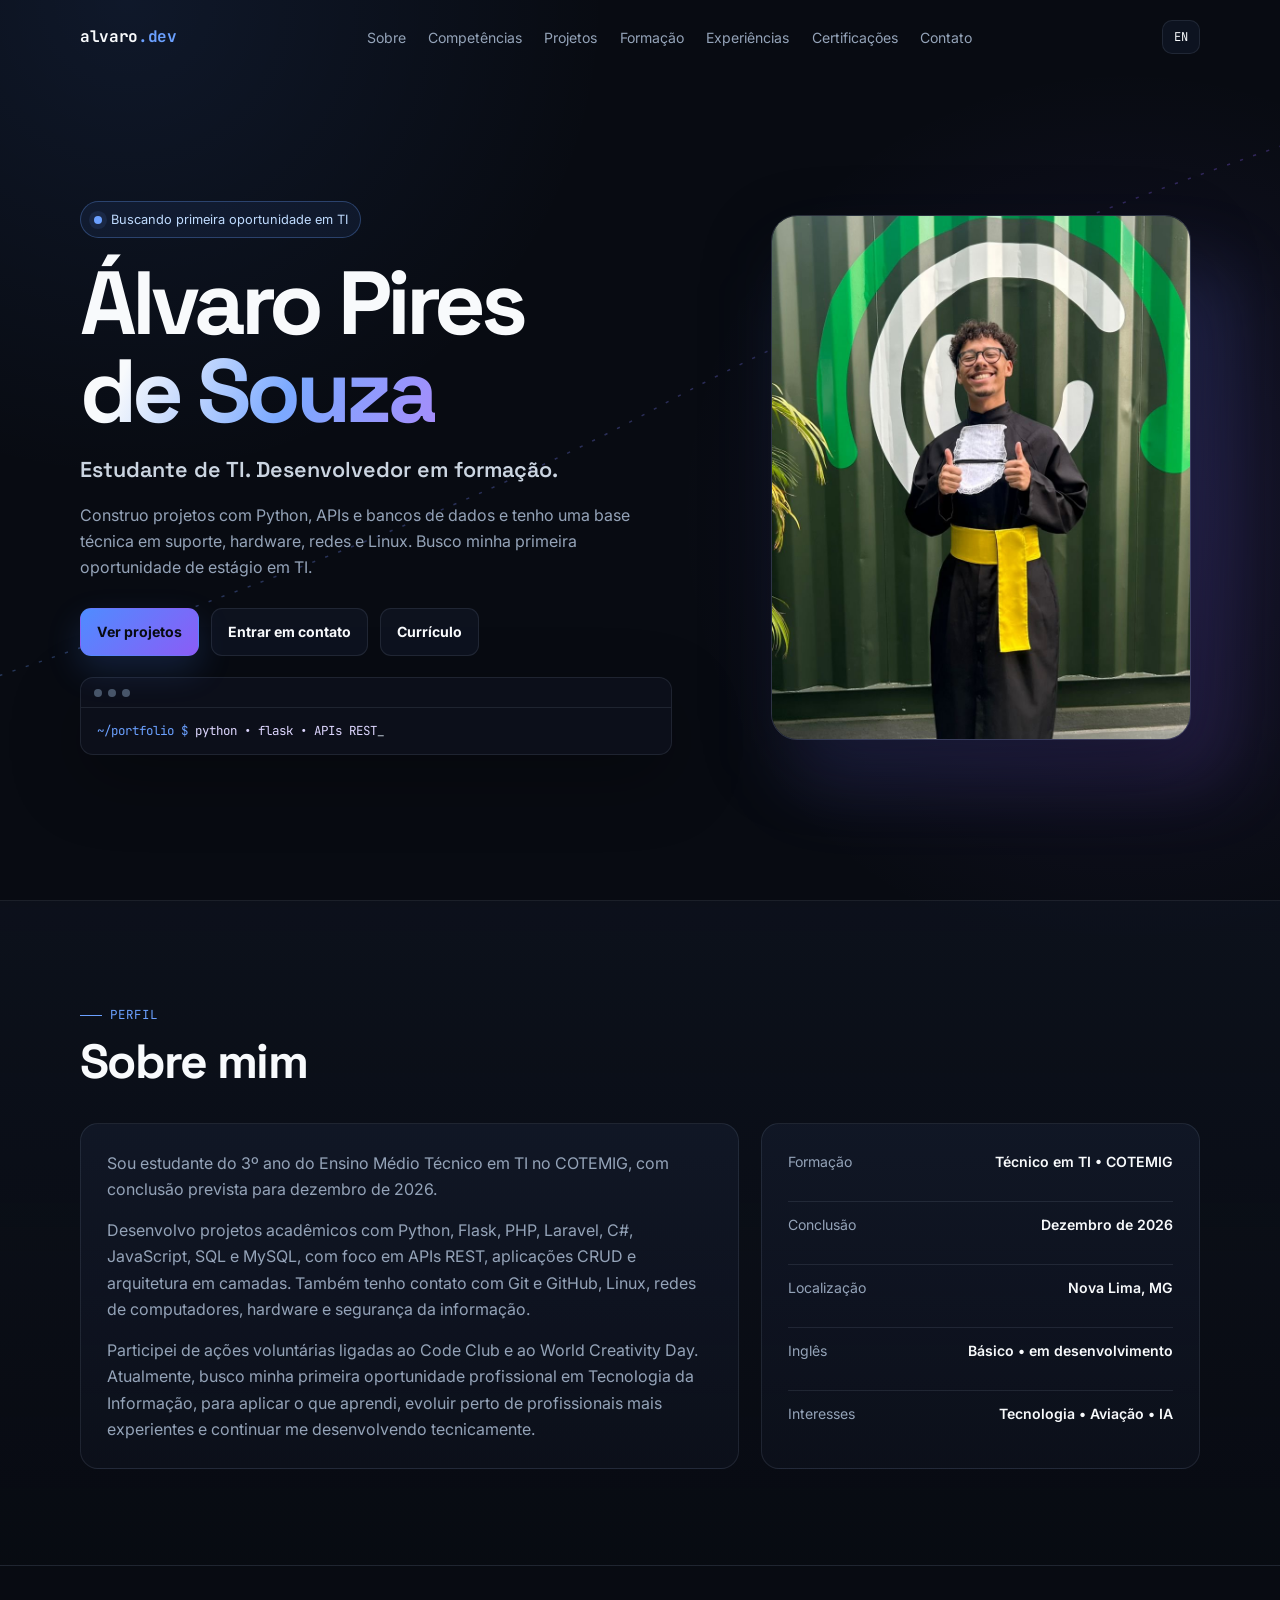
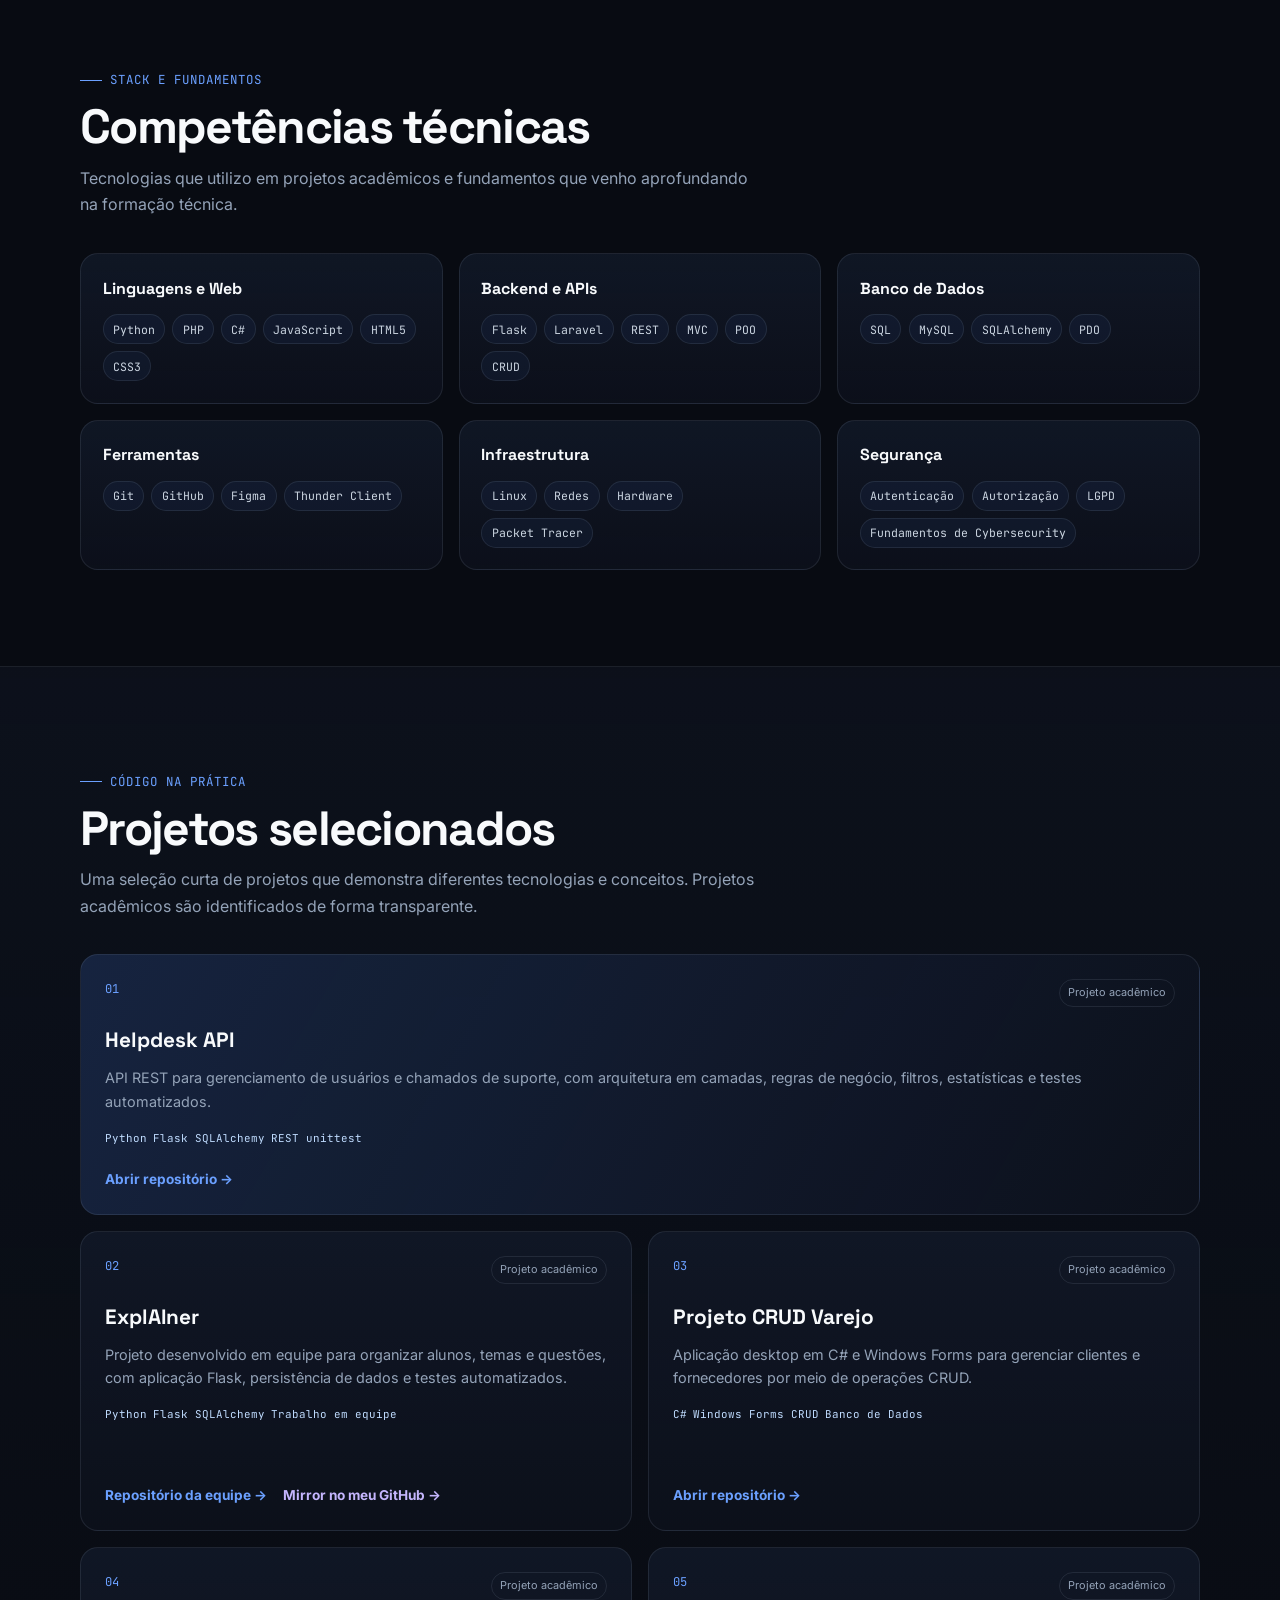
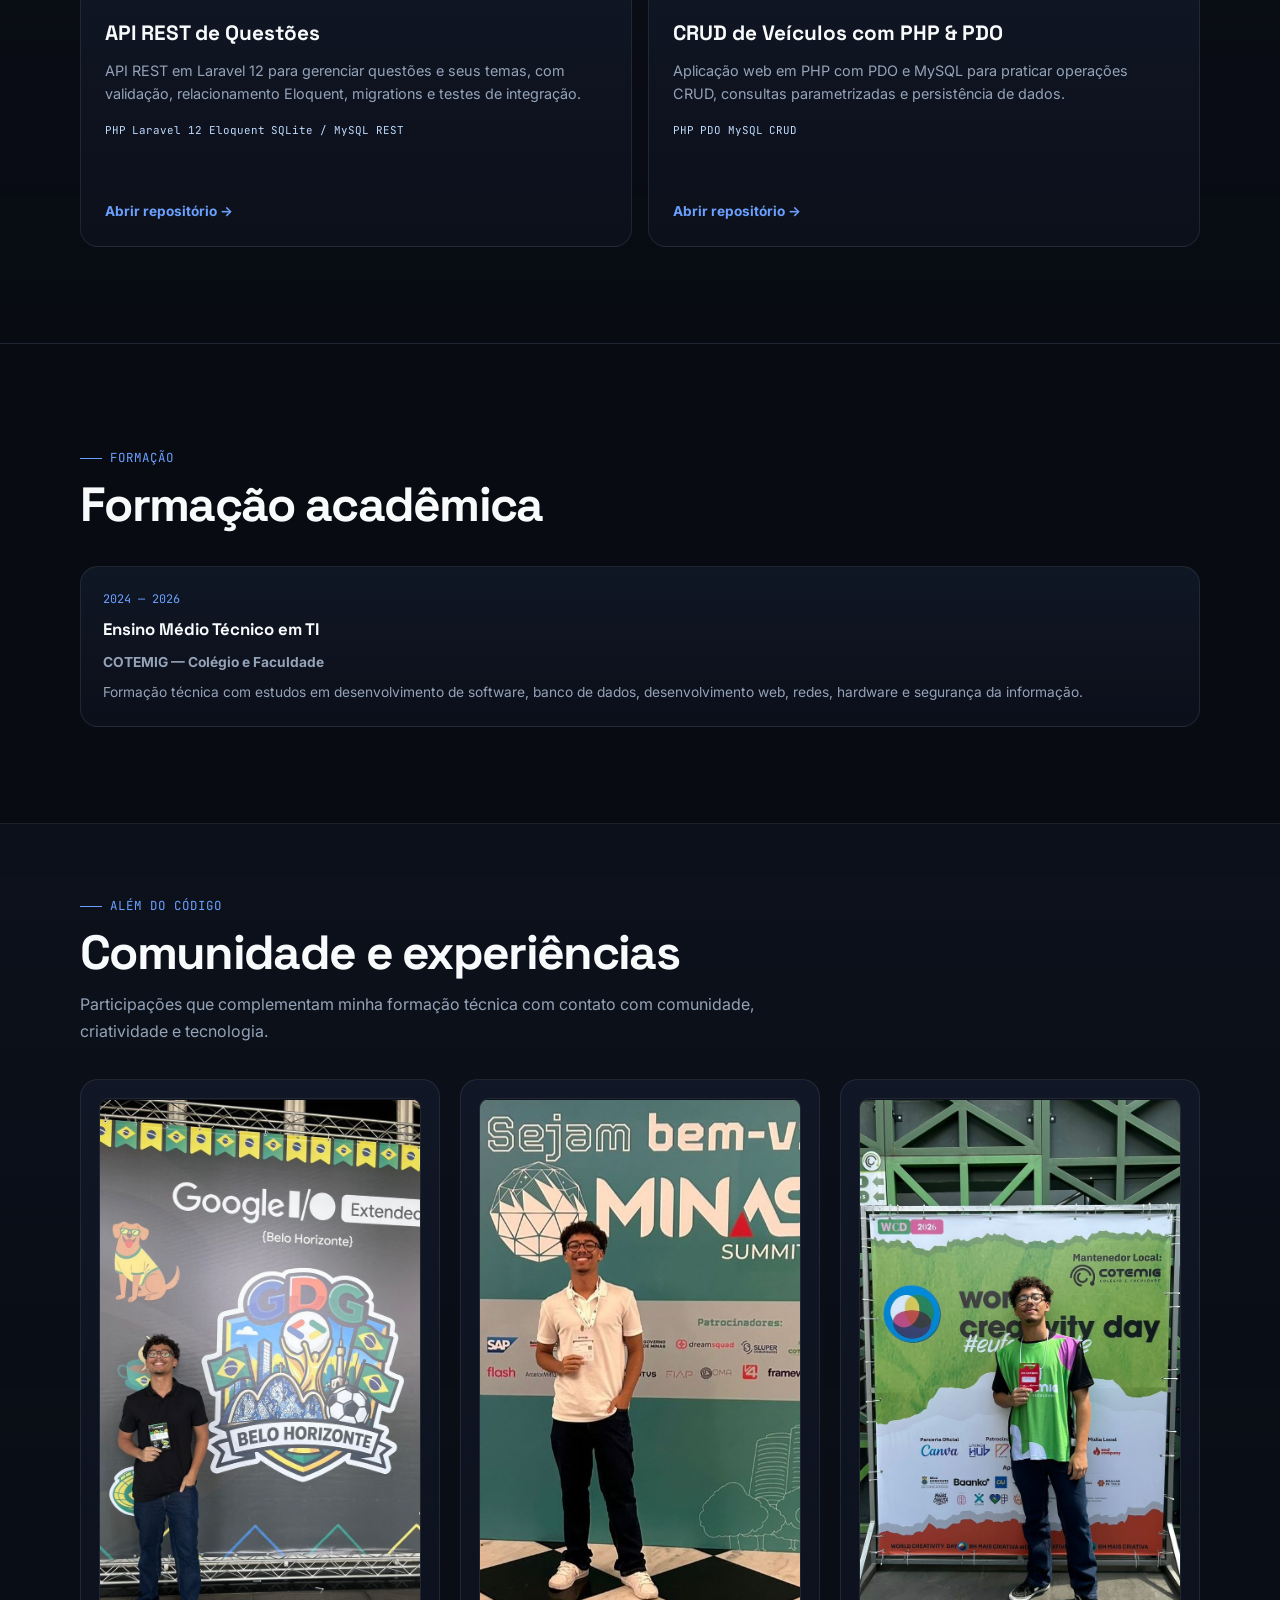
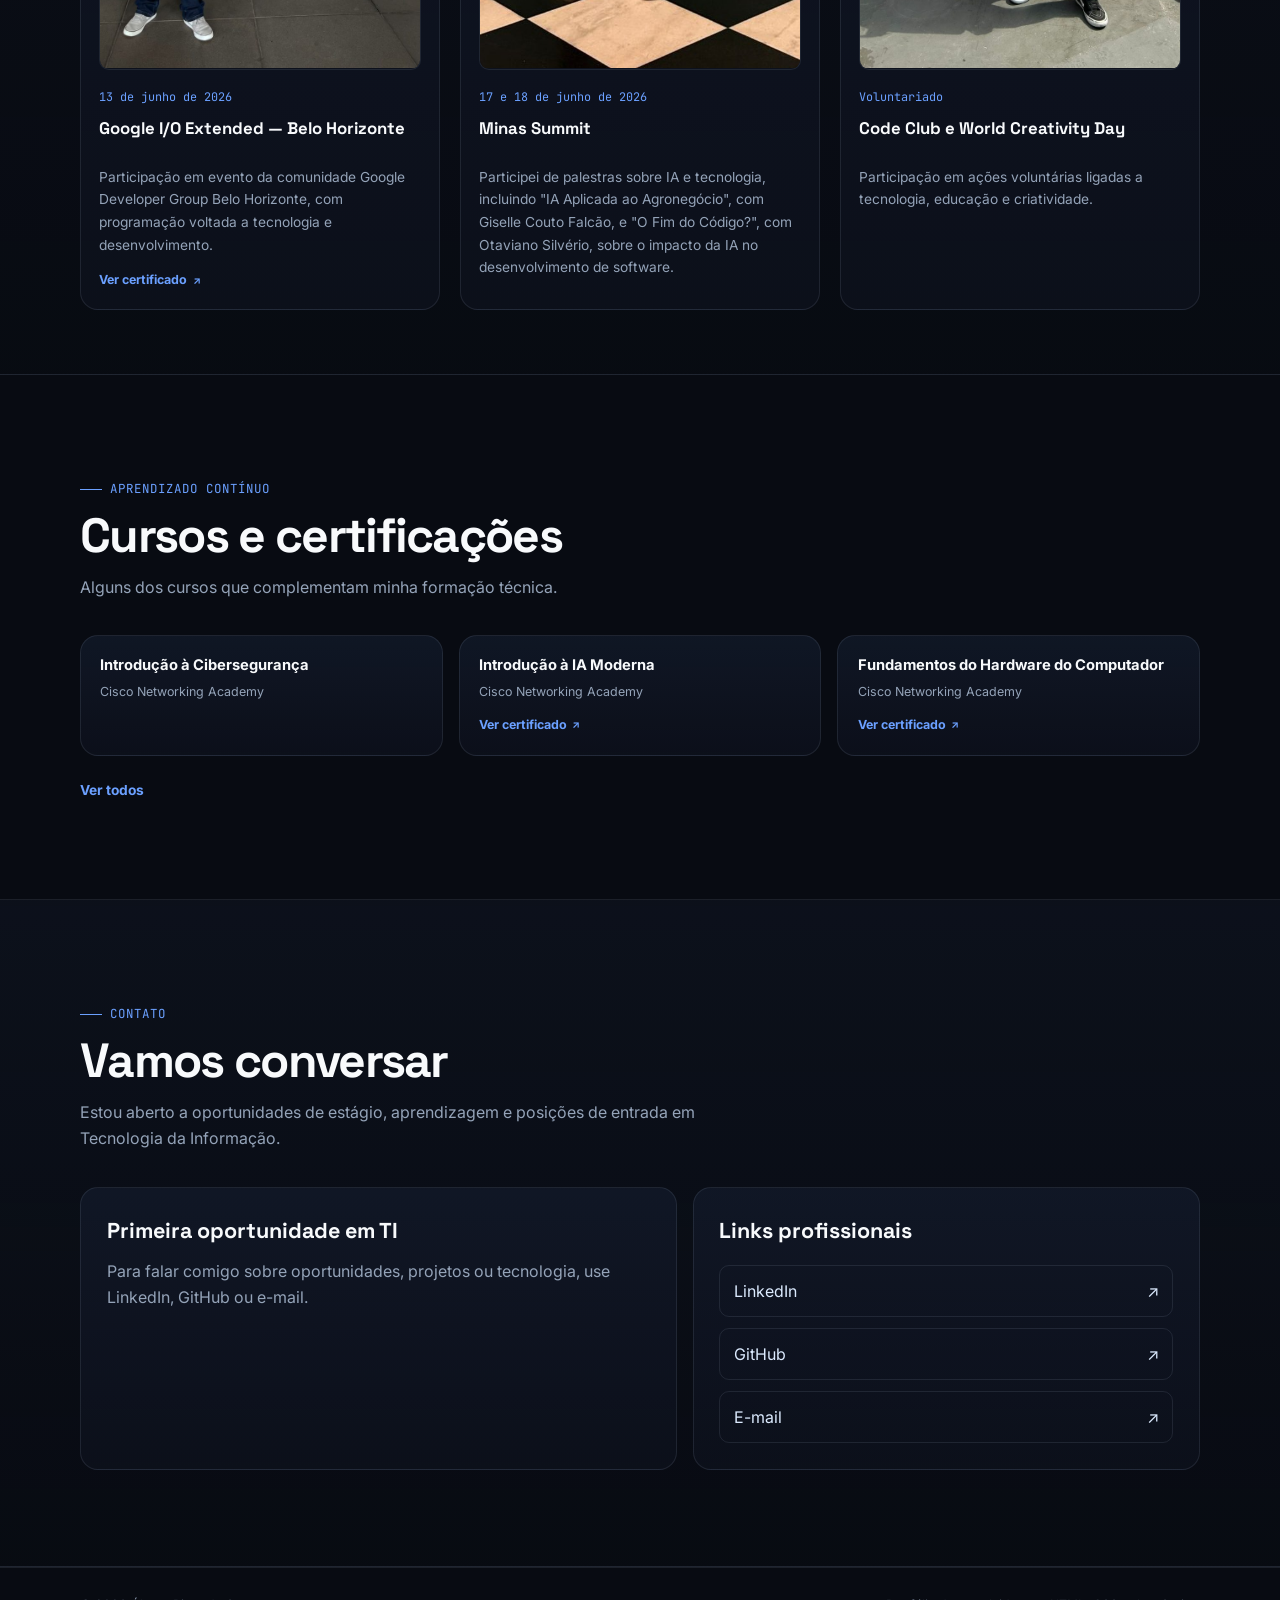
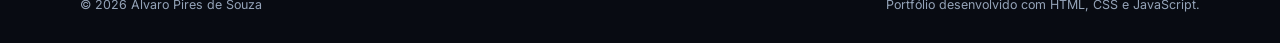
==== commit 07a63e47: "style: ajusta identidade azul e responsividade do portfolio" ====
--- a/index.html
+++ b/index.html
@@ -28,7 +28,7 @@
 
   <header class="site-header" id="siteHeader">
     <div class="container nav">
-      <a class="logo" href="#hero" aria-label="Página inicial">alvaro<span>.dev</span></a>
+      <a class="logo" href="#hero" aria-label="Página inicial" data-i18n-label="homeLabel">alvaro<span>.dev</span></a>
 
       <ul class="nav-links" id="navLinks">
         <li><a href="#sobre" data-i18n="navAbout">Sobre</a></li>
@@ -52,12 +52,12 @@
       <svg class="flight-path" viewBox="0 0 1200 800" preserveAspectRatio="xMidYMid slice" aria-hidden="true" focusable="false">
         <defs>
           <linearGradient id="routeGrad" x1="0%" y1="100%" x2="100%" y2="0%">
-            <stop offset="0%" stop-color="#38BDF8" />
+            <stop offset="0%" stop-color="#6BA0FF" />
             <stop offset="100%" stop-color="#8B5CF6" />
           </linearGradient>
         </defs>
         <path class="route" d="M -50 650 Q 400 500 620 380 T 1250 120" fill="none" stroke="url(#routeGrad)" stroke-width="1.4" />
-        <circle cx="-50" cy="650" r="4" fill="#38BDF8" />
+        <circle cx="-50" cy="650" r="4" fill="#6BA0FF" />
         <circle cx="1250" cy="120" r="4" fill="#8B5CF6" />
       </svg>
       <div class="container hero-grid">
@@ -73,14 +73,14 @@
             <a class="btn secondary" href="assets/docs/Curriculo_Alvaro_Pires_de_Souza.pdf" target="_blank" rel="noopener" data-i18n="resume">Currículo</a>
           </div>
 
-          <div class="terminal" aria-label="Tecnologias em destaque">
+          <div class="terminal" aria-label="Tecnologias em destaque" data-i18n-label="terminalLabel">
             <div class="terminal-top" aria-hidden="true"><i></i><i></i><i></i></div>
             <div class="terminal-line"><span class="prompt">~/portfolio $ </span><span class="typed" id="typedText"></span><span aria-hidden="true">_</span></div>
           </div>
         </div>
 
         <div class="hero-photo-wrap reveal">
-          <img class="hero-photo" src="assets/images/perfil.jpg" alt="Retrato de Álvaro Pires de Souza" width="420" height="525" />
+          <img class="hero-photo" src="assets/images/perfil.jpg" alt="Retrato de Álvaro Pires de Souza" data-i18n-alt="portraitAlt" width="420" height="525" />
         </div>
       </div>
     </section>
@@ -101,7 +101,7 @@
             <p data-i18n="aboutP3">Participei de ações voluntárias ligadas ao Code Club e ao World Creativity Day. Atualmente, busco minha primeira oportunidade profissional em Tecnologia da Informação, para aplicar o que aprendi, evoluir perto de profissionais mais experientes e continuar me desenvolvendo tecnicamente.</p>
           </article>
 
-          <aside class="panel quick-facts reveal" aria-label="Informações rápidas">
+          <aside class="panel quick-facts reveal" aria-label="Informações rápidas" data-i18n-label="factsLabel">
             <div class="fact"><span data-i18n="factEducation">Formação</span><span data-i18n="factEducationValue">Técnico em TI • COTEMIG</span></div>
             <div class="fact"><span data-i18n="factConclusion">Conclusão</span><span data-i18n="factConclusionValue">Dezembro de 2026</span></div>
             <div class="fact"><span data-i18n="factLocation">Localização</span><span data-i18n="factLocationValue">Nova Lima, MG</span></div>
@@ -124,11 +124,11 @@
 
         <div class="skills-grid">
           <article class="skill-card reveal"><h3 data-i18n="langTitle">Linguagens e Web</h3><div class="pills"><span class="pill">Python</span><span class="pill">PHP</span><span class="pill">C#</span><span class="pill">JavaScript</span><span class="pill">HTML5</span><span class="pill">CSS3</span></div></article>
-          <article class="skill-card reveal"><h3 data-i18n="backendTitle">Backend e APIs</h3><div class="pills"><span class="pill">Flask</span><span class="pill">Laravel</span><span class="pill">REST</span><span class="pill">MVC</span><span class="pill">POO</span><span class="pill">CRUD</span></div></article>
+          <article class="skill-card reveal"><h3 data-i18n="backendTitle">Backend e APIs</h3><div class="pills"><span class="pill">Flask</span><span class="pill">Laravel</span><span class="pill">REST</span><span class="pill">MVC</span><span class="pill" data-i18n="oopTag">POO</span><span class="pill">CRUD</span></div></article>
           <article class="skill-card reveal"><h3 data-i18n="dataTitle">Banco de Dados</h3><div class="pills"><span class="pill">SQL</span><span class="pill">MySQL</span><span class="pill">SQLAlchemy</span><span class="pill">PDO</span></div></article>
           <article class="skill-card reveal"><h3 data-i18n="toolsTitle">Ferramentas</h3><div class="pills"><span class="pill">Git</span><span class="pill">GitHub</span><span class="pill">Figma</span><span class="pill">Thunder Client</span></div></article>
-          <article class="skill-card reveal"><h3 data-i18n="infraTitle">Infraestrutura</h3><div class="pills"><span class="pill">Linux</span><span class="pill">Redes</span><span class="pill">Hardware</span><span class="pill">Packet Tracer</span></div></article>
-          <article class="skill-card reveal"><h3 data-i18n="securityTitle">Segurança</h3><div class="pills"><span class="pill">Autenticação</span><span class="pill">Autorização</span><span class="pill">LGPD</span><span class="pill">Fundamentos de Cybersecurity</span></div></article>
+          <article class="skill-card reveal"><h3 data-i18n="infraTitle">Infraestrutura</h3><div class="pills"><span class="pill">Linux</span><span class="pill" data-i18n="networksTag">Redes</span><span class="pill">Hardware</span><span class="pill">Packet Tracer</span></div></article>
+          <article class="skill-card reveal"><h3 data-i18n="securityTitle">Segurança</h3><div class="pills"><span class="pill" data-i18n="authenticationTag">Autenticação</span><span class="pill" data-i18n="authorizationTag">Autorização</span><span class="pill">LGPD</span><span class="pill" data-i18n="cybersecurityTag">Fundamentos de Cybersecurity</span></div></article>
         </div>
       </div>
     </section>
@@ -165,15 +165,15 @@
 
           <article class="project-card reveal">
             <div class="project-top"><span class="project-number">03</span><span class="project-label" data-i18n="academic">Projeto acadêmico</span></div>
-            <h3>Projeto CRUD Varejo</h3>
+            <h3 data-i18n="retailTitle">Projeto CRUD Varejo</h3>
             <p data-i18n="retailDesc">Aplicação desktop em C# e Windows Forms para gerenciar clientes e fornecedores por meio de operações CRUD.</p>
-            <div class="project-tags"><span>C#</span><span>Windows Forms</span><span>CRUD</span><span>Banco de Dados</span></div>
+            <div class="project-tags"><span>C#</span><span>Windows Forms</span><span>CRUD</span><span data-i18n="dataTitle">Banco de Dados</span></div>
             <a class="project-link" href="https://github.com/Alvaro3105/projeto-final-crud-varejo" target="_blank" rel="noopener" data-i18n="repoLink">Abrir repositório →</a>
           </article>
 
           <article class="project-card reveal">
             <div class="project-top"><span class="project-number">04</span><span class="project-label" data-i18n="academic">Projeto acadêmico</span></div>
-            <h3>API REST de Questões</h3>
+            <h3 data-i18n="laravelTitle">API REST de Questões</h3>
             <p data-i18n="laravelDesc">API REST em Laravel 12 para gerenciar questões e seus temas, com validação, relacionamento Eloquent, migrations e testes de integração.</p>
             <div class="project-tags"><span>PHP</span><span>Laravel 12</span><span>Eloquent</span><span>SQLite / MySQL</span><span>REST</span></div>
             <a class="project-link" href="https://github.com/Alvaro3105/atividade_integrada" target="_blank" rel="noopener" data-i18n="repoLink">Abrir repositório →</a>
@@ -181,7 +181,7 @@
 
           <article class="project-card reveal">
             <div class="project-top"><span class="project-number">05</span><span class="project-label" data-i18n="academic">Projeto acadêmico</span></div>
-            <h3>CRUD de Veículos com PHP &amp; PDO</h3>
+            <h3 data-i18n="pdoTitle">CRUD de Veículos com PHP &amp; PDO</h3>
             <p data-i18n="pdoDesc">Aplicação web em PHP com PDO e MySQL para praticar operações CRUD, consultas parametrizadas e persistência de dados.</p>
             <div class="project-tags"><span>PHP</span><span>PDO</span><span>MySQL</span><span>CRUD</span></div>
             <a class="project-link" href="https://github.com/Alvaro3105/CRUD-em-PHP-PDO" target="_blank" rel="noopener" data-i18n="repoLink">Abrir repositório →</a>
@@ -214,25 +214,31 @@
 
         <div class="timeline">
           <article class="timeline-item reveal">
-            <img class="timeline-photo google-photo" src="assets/images/google-io.jpg" alt="Álvaro no Google I/O Extended Belo Horizonte" loading="lazy" width="900" height="1600" />
-            <div class="timeline-date" data-i18n="googleDate">13 de junho de 2026</div>
-            <h3 data-i18n="googleTitle">Google I/O Extended — Belo Horizonte</h3>
-            <p data-i18n="googleDesc">Participação em evento da comunidade Google Developer Group Belo Horizonte, com programação voltada a tecnologia e desenvolvimento.</p>
-            <a class="cert-view" href="assets/docs/certificados/google-io-extended-participacao.pdf" target="_blank" rel="noopener" data-i18n="certView">Ver certificado</a>
+            <img class="timeline-photo google-photo" src="assets/images/google-io.jpg" alt="Álvaro no Google I/O Extended Belo Horizonte" data-i18n-alt="googlePhotoAlt" loading="lazy" width="900" height="1600" />
+            <div class="timeline-content">
+              <div class="timeline-date" data-i18n="googleDate">13 de junho de 2026</div>
+              <h3 data-i18n="googleTitle">Google I/O Extended — Belo Horizonte</h3>
+              <p data-i18n="googleDesc">Participação em evento da comunidade Google Developer Group Belo Horizonte, com programação voltada a tecnologia e desenvolvimento.</p>
+              <a class="cert-view" href="assets/docs/certificados/google-io-extended-participacao.pdf" target="_blank" rel="noopener" data-i18n="certView">Ver certificado</a>
+            </div>
           </article>
 
           <article class="timeline-item reveal">
-            <img class="timeline-photo minas-photo" src="assets/images/minas-summit.jpg" alt="Álvaro no Minas Summit" loading="lazy" width="497" height="884" />
-            <div class="timeline-date" data-i18n="minasDate">17 e 18 de junho de 2026</div>
-            <h3 data-i18n="minasTitle">Minas Summit</h3>
-            <p data-i18n="minasDesc">Participei de palestras sobre IA e tecnologia, incluindo "IA Aplicada ao Agronegócio", com Giselle Couto Falcão, e "O Fim do Código?", com Otaviano Silvério.</p>
+            <img class="timeline-photo minas-photo" src="assets/images/minas-summit.jpg" alt="Álvaro no Minas Summit" data-i18n-alt="minasPhotoAlt" loading="lazy" width="497" height="884" />
+            <div class="timeline-content">
+              <div class="timeline-date" data-i18n="minasDate">17 e 18 de junho de 2026</div>
+              <h3 data-i18n="minasTitle">Minas Summit</h3>
+              <p data-i18n="minasDesc">Participei de palestras sobre IA e tecnologia, incluindo "IA Aplicada ao Agronegócio", com Giselle Couto Falcão, e "O Fim do Código?", com Otaviano Silvério.</p>
+            </div>
           </article>
 
           <article class="timeline-item reveal">
-            <img class="timeline-photo wcd-photo" src="assets/images/world-creativity-day.jpg" alt="Álvaro em ação voluntária no World Creativity Day" loading="lazy" width="900" height="1600" />
-            <div class="timeline-date" data-i18n="volunteerDate">Voluntariado</div>
-            <h3 data-i18n="volunteerTitle">Code Club e World Creativity Day</h3>
-            <p data-i18n="volunteerDesc">Participação em ações voluntárias ligadas a tecnologia, educação e criatividade.</p>
+            <img class="timeline-photo wcd-photo" src="assets/images/world-creativity-day.jpg" alt="Álvaro em ação voluntária no World Creativity Day" data-i18n-alt="volunteerPhotoAlt" loading="lazy" width="900" height="1600" />
+            <div class="timeline-content">
+              <div class="timeline-date" data-i18n="volunteerDate">Voluntariado</div>
+              <h3 data-i18n="volunteerTitle">Code Club e World Creativity Day</h3>
+              <p data-i18n="volunteerDesc">Participação em ações voluntárias ligadas a tecnologia, educação e criatividade.</p>
+            </div>
           </article>
         </div>
       </div>
--- a/assets/css/style.css
+++ b/assets/css/style.css
@@ -5,11 +5,11 @@
   --surface-2: #151d2d;
   --text: #f8fafc;
   --muted: #94a3b8;
-  --blue: #3b82f6;
-  --blue-light: #38bdf8;
+  --blue: #4f8cff;
+  --blue-light: #6ba0ff;
   --purple: #8b5cf6;
   --border: rgba(148, 163, 184, 0.14);
-  --border-strong: rgba(96, 165, 250, 0.3);
+  --border-strong: rgba(107, 160, 255, 0.3);
   --shadow: 0 24px 70px rgba(0, 0, 0, 0.28);
   --radius: 18px;
   --display: "Space Grotesk", system-ui, sans-serif;
@@ -21,7 +21,7 @@
 html { scroll-behavior: smooth; scroll-padding-top: 90px; }
 body {
   background:
-    radial-gradient(circle at 10% 0%, rgba(59, 130, 246, .10), transparent 30rem),
+    radial-gradient(circle at 10% 0%, rgba(79, 140, 255, .10), transparent 30rem),
     radial-gradient(circle at 88% 8%, rgba(139, 92, 246, .10), transparent 28rem),
     var(--bg);
   color: var(--text);
@@ -33,7 +33,7 @@
 a { color: inherit; }
 button, a { -webkit-tap-highlight-color: transparent; }
 img { max-width: 100%; display: block; }
-::selection { background: rgba(59, 130, 246, .32); color: #fff; }
+::selection { background: rgba(79, 140, 255, .32); color: #fff; }
 
 a:focus-visible, button:focus-visible, [tabindex]:focus-visible {
   outline: 2px solid var(--blue-light);
@@ -120,15 +120,15 @@
   display: inline-flex; align-items: center; gap: .55rem;
   padding: .45rem .8rem;
   border: 1px solid var(--border-strong);
-  background: rgba(59,130,246,.08);
+  background: rgba(79,140,255,.08);
   border-radius: 999px;
   color: #bfdbfe;
   font-size: .8rem;
   margin-bottom: 1.35rem;
 }
-.availability::before { content: ""; width: 8px; height: 8px; border-radius: 50%; background: var(--blue-light); box-shadow: 0 0 0 5px rgba(56,189,248,.10); }
+.availability::before { content: ""; width: 8px; height: 8px; border-radius: 50%; background: var(--blue-light); box-shadow: 0 0 0 5px rgba(107,160,255,.10); }
 .hero h1 { font-family: var(--display); font-size: clamp(3rem, 7vw, 5.6rem); line-height: .98; letter-spacing: -.055em; margin-bottom: 1rem; }
-.gradient-text { background: linear-gradient(115deg, #f8fafc 15%, #60a5fa 58%, #a78bfa); -webkit-background-clip: text; background-clip: text; color: transparent; }
+.gradient-text { background: linear-gradient(115deg, #f8fafc 15%, #7ba9ff 58%, #a78bfa); -webkit-background-clip: text; background-clip: text; color: transparent; }
 .hero-role { color: #cbd5e1; font-family: var(--display); font-size: clamp(1.05rem, 2vw, 1.35rem); font-weight: 600; margin-bottom: .9rem; }
 .hero-copy { color: var(--muted); max-width: 640px; font-size: 1rem; }
 .hero-actions { display: flex; flex-wrap: wrap; gap: .75rem; margin-top: 1.7rem; }
@@ -144,7 +144,7 @@
   transition: transform .2s, border-color .2s, background .2s;
 }
 .btn:hover { transform: translateY(-2px); }
-.btn.primary { background: linear-gradient(135deg, var(--blue), var(--purple)); color: #fff; border-color: transparent; box-shadow: 0 14px 34px rgba(59,130,246,.18); }
+.btn.primary { background: linear-gradient(135deg, var(--blue), var(--purple)); color: var(--bg); border-color: transparent; box-shadow: 0 14px 34px rgba(79,140,255,.18); }
 .btn.secondary { background: rgba(17,24,39,.62); color: var(--text); }
 .btn.secondary:hover { border-color: var(--border-strong); }
 .terminal {
@@ -168,12 +168,13 @@
   position: absolute;
   inset: 10% -7% -8% 7%;
   border-radius: 28px;
-  background: linear-gradient(135deg, rgba(59,130,246,.22), rgba(139,92,246,.18));
+  background: linear-gradient(135deg, rgba(79,140,255,.22), rgba(139,92,246,.18));
   filter: blur(35px);
   z-index: -1;
 }
 .hero-photo {
   width: min(100%, 420px);
+  height: auto;
   margin-inline: auto;
   aspect-ratio: 4 / 5;
   object-fit: cover;
@@ -204,7 +205,7 @@
 .skill-card { padding: 1.35rem; }
 .skill-card h3 { font-family: var(--display); font-size: 1rem; margin-bottom: .75rem; }
 .pills { display: flex; flex-wrap: wrap; gap: .45rem; }
-.pill { padding: .28rem .58rem; border-radius: 999px; border: 1px solid var(--border); background: rgba(59,130,246,.06); color: #cbd5e1; font-family: var(--mono); font-size: .72rem; }
+.pill { padding: .28rem .58rem; border-radius: 999px; border: 1px solid var(--border); background: rgba(79,140,255,.06); color: #cbd5e1; font-family: var(--mono); font-size: .72rem; }
 
 .projects-grid { display: grid; grid-template-columns: repeat(2, 1fr); gap: 1rem; }
 .project-card { padding: 1.5rem; display: flex; flex-direction: column; min-height: 300px; transition: transform .2s, border-color .2s; }
@@ -223,8 +224,12 @@
 .project-link--secondary { color: #c4b5fd; }
 .project-link:hover { color: #fff; }
 
-.timeline { display: grid; grid-template-columns: repeat(2, 1fr); gap: 1rem; }
+.timeline { display: grid; grid-template-columns: repeat(3, minmax(0, 1fr)); gap: 1.25rem; align-items: stretch; }
 .timeline-item { padding: 1.4rem; }
+.timeline > .timeline-item { display: flex; flex-direction: column; min-width: 0; padding: 1.15rem; gap: 1.15rem; }
+.timeline-content { display: flex; flex-direction: column; flex: 1; }
+.timeline .timeline-item h3 { min-height: 2.6em; }
+.timeline .cert-view { align-self: flex-start; margin-top: auto; padding-top: .85rem; }
 .timeline-date { color: var(--blue-light); font-family: var(--mono); font-size: .74rem; margin-bottom: .45rem; }
 .timeline-item h3 { font-family: var(--display); font-size: 1.05rem; }
 .timeline-item p { color: var(--muted); font-size: .86rem; margin-top: .45rem; }
@@ -242,19 +247,17 @@
 .cert-view::after { content: "↗"; font-size: .82em; }
 
 .timeline-photo {
-  width: min(100%, 360px);
-  height: clamp(180px, 22vw, 260px);
-  aspect-ratio: 4 / 3;
-  object-fit: cover;
+  width: 100%;
+  height: auto;
+  aspect-ratio: 9 / 16;
+  object-fit: contain;
+  background: var(--bg-soft);
+  flex-shrink: 0;
   border-radius: 10px;
   border: 1px solid var(--border);
-  margin-bottom: .85rem;
-  margin-inline: auto;
+  margin: 0;
 }
 #experiencias { padding-block: 4rem; }
-.google-photo { object-position: center 33%; }
-.minas-photo { object-position: center 32%; }
-.wcd-photo { object-position: center 30%; }
 
 .contact-wrap { display: grid; grid-template-columns: 1fr .85fr; gap: 1rem; }
 .contact-card { padding: 1.6rem; }
@@ -270,6 +273,13 @@
 .reveal { opacity: 0; transform: translateY(18px); transition: opacity .55s ease, transform .55s ease; }
 .reveal.visible { opacity: 1; transform: translateY(0); }
 
+@media (min-width: 621px) and (max-width: 1000px) {
+  .timeline { grid-template-columns: 1fr; }
+  .timeline > .timeline-item { display: grid; grid-template-columns: 180px minmax(0, 1fr); gap: 1.5rem; align-items: center; }
+  .timeline .timeline-item h3 { min-height: 0; }
+  .timeline .cert-view { margin-top: .75rem; padding-top: 0; }
+}
+
 @media (max-width: 900px) {
   .nav-links { position: fixed; top: 74px; left: 1rem; right: 1rem; display: none; flex-direction: column; align-items: stretch; gap: 0; padding: .7rem; background: rgba(13,17,28,.97); border: 1px solid var(--border); border-radius: 14px; box-shadow: var(--shadow); }
   .nav-links.open { display: flex; }
@@ -277,8 +287,8 @@
   .menu-btn { display: inline-grid; place-items: center; }
   .hero-grid, .about-grid, .contact-wrap { grid-template-columns: 1fr; }
   .hero-copy { max-width: 100%; }
-  .hero-photo-wrap { order: -1; width: min(70vw, 330px); margin: 0 auto; }
-  .hero-photo { aspect-ratio: 1 / 1.08; }
+  .hero-photo-wrap { order: 1; width: min(70vw, 330px); margin: 0 auto; }
+  .hero-photo { aspect-ratio: 4 / 5; }
   .skills-grid { grid-template-columns: repeat(2, 1fr); }
   .certificates-grid { grid-template-columns: repeat(2, 1fr); }
 }
@@ -288,9 +298,13 @@
   .section { padding: 4.5rem 0; }
   #experiencias { padding-block: 3.25rem; }
   .hero { padding-top: 6.5rem; }
+  .hero-photo-wrap { width: min(70vw, 270px); }
   .hero h1 { font-size: clamp(2.65rem, 15vw, 4rem); }
   .hero-actions .btn { flex: 1 1 46%; }
   .skills-grid, .projects-grid, .timeline, .certificates-grid { grid-template-columns: 1fr; }
+  .timeline-photo { width: min(100%, 260px); align-self: center; }
+  .timeline .timeline-item h3 { min-height: 0; }
+  .timeline .cert-view { margin-top: .75rem; padding-top: 0; }
   .project-card--featured { grid-column: auto; }
   .section-head { align-items: flex-start; flex-direction: column; }
   .footer-inner { flex-direction: column; align-items: flex-start; }
